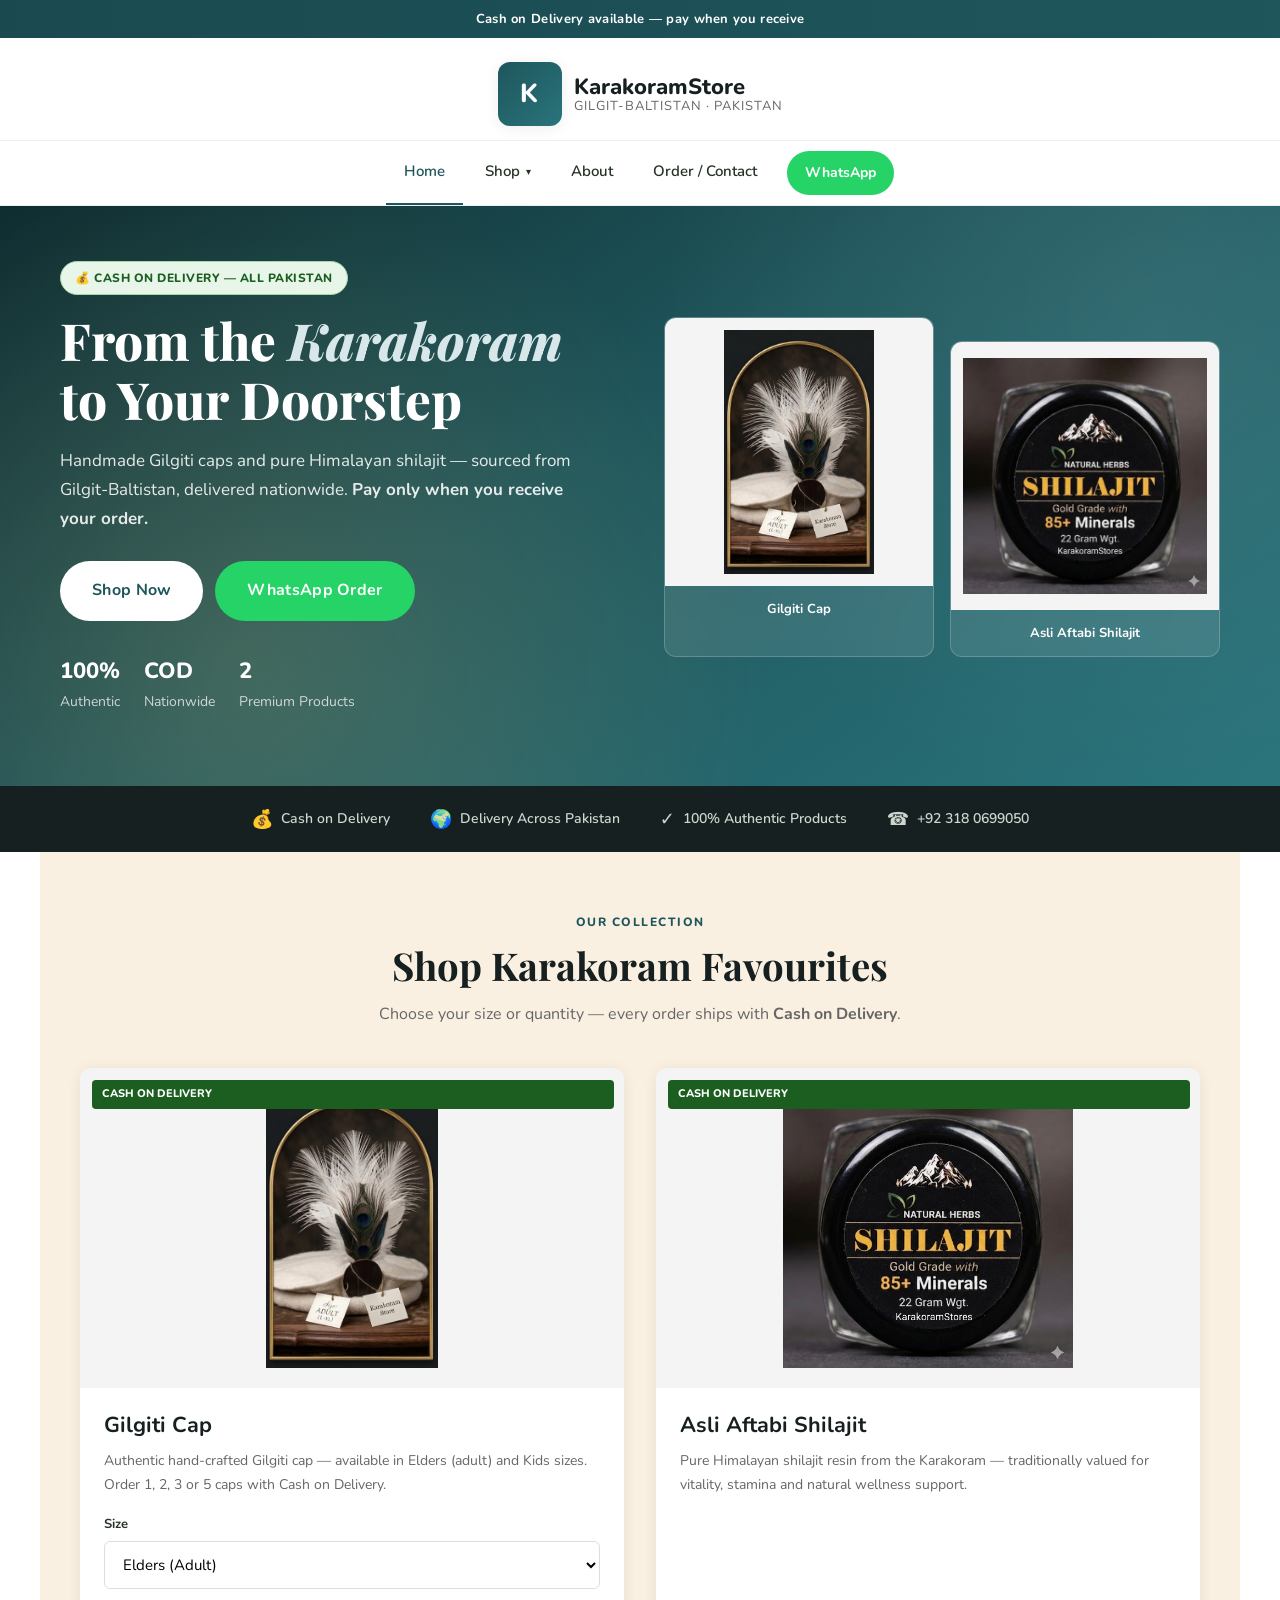
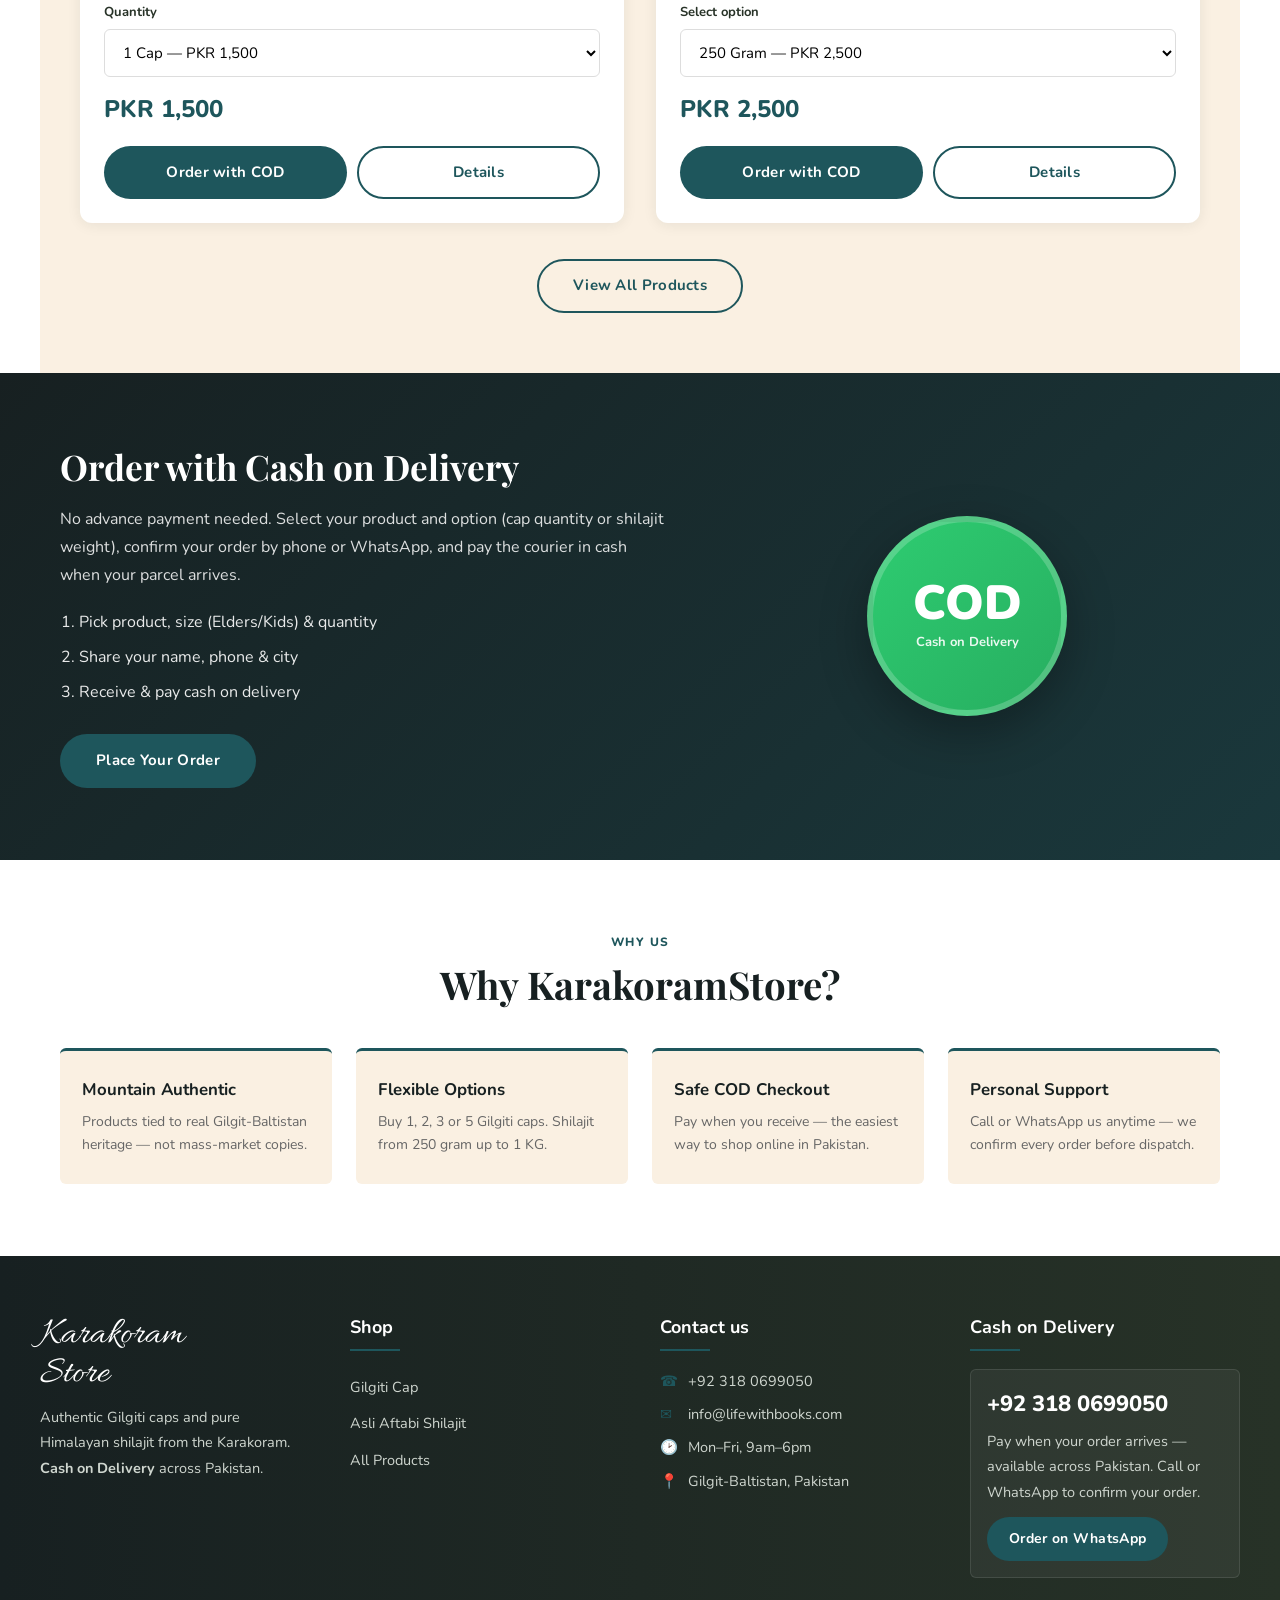
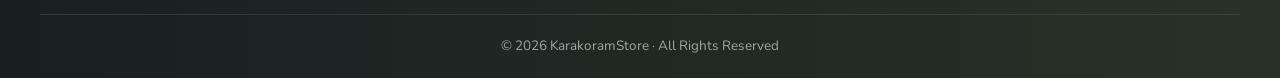
==== index.html @ fca8dd4c "Use Gilgitcaps.jpg for elders cap image and remove GilgitiCap.png Co-authored-by: Cursor <cursoragen" ====
<!DOCTYPE html>
<html lang="en">
<head>
  <meta charset="UTF-8">
  <meta name="viewport" content="width=device-width, initial-scale=1.0">
  <title>KarakoramStore — Gilgiti Caps &amp; Himalayan Shilajit | Cash on Delivery</title>
  <meta name="description" content="Shop authentic Gilgiti caps and Asli Aftabi Shilajit from Gilgit-Baltistan. Cash on Delivery across Pakistan.">
  <link rel="stylesheet" href="css/style.css">
</head>
<body data-page="home" id="top">

  <div id="site-header-host"></div>

  <section class="store-hero">
    <div class="store-hero-bg" aria-hidden="true"></div>
    <div class="store-hero-inner max-wrap">
      <div class="store-hero-copy">
        <span class="pill pill-cod">&#128176; Cash on Delivery — All Pakistan</span>
        <h1>From the <em>Karakoram</em> to Your Doorstep</h1>
        <p class="lead">Handmade Gilgiti caps and pure Himalayan shilajit — sourced from Gilgit-Baltistan, delivered nationwide. <strong>Pay only when you receive your order.</strong></p>
        <div class="hero-cta">
          <a class="btn btn-lg" href="#shop">Shop Now</a>
          <a class="btn btn-lg btn-whatsapp" id="hero-whatsapp" href="#">WhatsApp Order</a>
        </div>
        <ul class="hero-stats">
          <li><strong>100%</strong> Authentic</li>
          <li><strong>COD</strong> Nationwide</li>
          <li><strong>2</strong> Premium Products</li>
        </ul>
      </div>
      <div class="store-hero-products" aria-hidden="true">
        <a href="product.html?id=gilgiti-cap" class="hero-product-card">
          <img src="images/Gilgitcaps.jpg" alt="Gilgiti Cap">
          <span>Gilgiti Cap</span>
        </a>
        <a href="product.html?id=asli-aftabi-shilajit" class="hero-product-card hero-product-card--alt">
          <img src="images/Shilajit.png" alt="Asli Aftabi Shilajit">
          <span>Asli Aftabi Shilajit</span>
        </a>
      </div>
    </div>
  </section>

  <div class="trust-bar">
    <div class="max-wrap trust-bar-inner">
      <div class="trust-item"><span class="trust-icon">&#128176;</span> Cash on Delivery</div>
      <div class="trust-item"><span class="trust-icon">&#127757;</span> Delivery Across Pakistan</div>
      <div class="trust-item"><span class="trust-icon">&#10003;</span> 100% Authentic Products</div>
      <div class="trust-item"><span class="trust-icon">&#9742;</span> <span id="trust-phone">+92 318 0699050</span></div>
    </div>
  </div>

  <section id="shop" class="section featured-shop">
    <div class="section-head">
      <span class="section-label">Our Collection</span>
      <h2>Shop Karakoram Favourites</h2>
      <p>Choose your size or quantity — every order ships with <strong>Cash on Delivery</strong>.</p>
    </div>
    <div class="featured-product-grid" id="featured-products"></div>
    <div class="section-cta">
      <a class="btn outline" href="all-products.html">View All Products</a>
    </div>
  </section>

  <section class="cod-section">
    <div class="max-wrap cod-section-inner">
      <div class="cod-section-copy">
        <h2>Order with Cash on Delivery</h2>
        <p>No advance payment needed. Select your product and option (cap quantity or shilajit weight), confirm your order by phone or WhatsApp, and pay the courier in cash when your parcel arrives.</p>
        <ol class="cod-steps">
          <li>Pick product, size (Elders/Kids) &amp; quantity</li>
          <li>Share your name, phone &amp; city</li>
          <li>Receive &amp; pay cash on delivery</li>
        </ol>
        <a class="btn" href="contact.html">Place Your Order</a>
      </div>
      <div class="cod-section-badge">
        <div class="cod-big-badge">
          <span>COD</span>
          <small>Cash on Delivery</small>
        </div>
      </div>
    </div>
  </section>

  <section class="why-section">
    <div class="max-wrap">
      <div class="section-head">
        <span class="section-label">Why Us</span>
        <h2>Why KarakoramStore?</h2>
      </div>
      <div class="why-grid">
        <article class="why-card">
          <h3>Mountain Authentic</h3>
          <p>Products tied to real Gilgit-Baltistan heritage — not mass-market copies.</p>
        </article>
        <article class="why-card">
          <h3>Flexible Options</h3>
          <p>Buy 1, 2, 3 or 5 Gilgiti caps. Shilajit from 250 gram up to 1 KG.</p>
        </article>
        <article class="why-card">
          <h3>Safe COD Checkout</h3>
          <p>Pay when you receive — the easiest way to shop online in Pakistan.</p>
        </article>
        <article class="why-card">
          <h3>Personal Support</h3>
          <p>Call or WhatsApp us anytime — we confirm every order before dispatch.</p>
        </article>
      </div>
    </div>
  </section>

  <div id="site-footer-host"></div>

  <script src="js/site.js"></script>
  <script src="js/products.js"></script>
  <script src="js/main.js"></script>
</body>
</html>
---- css/style.css ----
/* ===== KarakoramStore Stylesheet ===== */

@import url('https://fonts.googleapis.com/css2?family=Allura&family=Nunito:wght@300;400;500;600;700;800&family=Playfair+Display:wght@600;700;800&display=swap');

:root {
  --contrast: #172021;
  --contrast-2: #273227;
  --contrast-3: #666666;
  --contrast-4: #a3a791;
  --base: #faf0e2;
  --base-2: #ffffff;
  --accent: #1E565C;
  --accent-2: #1E565C;
  --accent-hover: #2a747c;
  --shadow: 0 2px 14px rgba(23, 32, 33, 0.08);
  --shadow-hover: 0 8px 24px rgba(23, 32, 33, 0.15);
  --radius: 6px;
  --max-width: 1200px;
}

* { box-sizing: border-box; margin: 0; padding: 0; }

html { scroll-behavior: smooth; }

body {
  background-color: var(--base-2);
  color: var(--contrast-3);
  font-family: 'Nunito', system-ui, -apple-system, Segoe UI, Roboto, sans-serif;
  font-size: 16px;
  line-height: 1.7;
  -webkit-font-smoothing: antialiased;
  text-rendering: optimizeLegibility;
}

a { color: var(--accent-2); text-decoration: none; transition: color .2s ease; }
a:hover, a:focus { color: var(--accent-hover); }

img { max-width: 100%; display: block; }

h1, h2, h3, h4, h5, h6 { color: var(--contrast); font-weight: 700; line-height: 1.25; }

/* ===== Header ===== */
.site-header {
  background-color: var(--base-2);
  border-bottom: 1px solid #eee;
  text-align: center;
  padding: 24px 20px 0;
  position: relative;
  z-index: 20;
}
.site-header .site-logo {
  display: inline-flex;
  align-items: center;
  gap: 12px;
  margin-bottom: 14px;
}
.site-header .logo-mark {
  width: 64px;
  height: 64px;
  border-radius: 12px;
  background: linear-gradient(135deg, var(--accent), #2a747c);
  display: grid;
  place-items: center;
  color: #fff;
  font-weight: 800;
  font-size: 26px;
  letter-spacing: .5px;
  box-shadow: var(--shadow);
}
.site-header .logo-text {
  text-align: left;
  line-height: 1.1;
}
.site-header .logo-text strong {
  display: block;
  color: var(--contrast);
  font-size: 22px;
  font-weight: 800;
}
.site-header .logo-text span {
  display: block;
  font-size: 13px;
  color: var(--contrast-3);
  letter-spacing: 1px;
  text-transform: uppercase;
}

/* ===== Main navigation ===== */
.main-nav {
  background-color: var(--base-2);
  position: sticky;
  top: 0;
  z-index: 50;
  box-shadow: 0 1px 0 #eee;
}
.main-nav .nav-inner {
  max-width: var(--max-width);
  margin: 0 auto;
  display: flex;
  align-items: center;
  justify-content: center;
  padding: 0 20px;
  position: relative;
}
.main-nav ul {
  list-style: none;
  display: flex;
  align-items: center;
  flex-wrap: wrap;
  gap: 4px;
}
.main-nav ul li { position: relative; }
.main-nav ul li a {
  display: block;
  color: var(--contrast-2);
  padding: 18px 18px;
  font-weight: 600;
  font-size: 15px;
  text-transform: capitalize;
  border-bottom: 2px solid transparent;
}
.main-nav ul li a:hover,
.main-nav ul li.active > a { color: var(--accent); border-bottom-color: var(--accent); }

.main-nav ul li.has-dropdown > a::after {
  content: '\25BE';
  display: inline-block;
  margin-left: 6px;
  font-size: 10px;
  vertical-align: middle;
}
.main-nav ul li.has-dropdown ul {
  position: absolute;
  top: 100%;
  left: 0;
  flex-direction: column;
  background: var(--base-2);
  min-width: 240px;
  box-shadow: var(--shadow-hover);
  border-radius: 0 0 var(--radius) var(--radius);
  padding: 8px 0;
  gap: 0;
  opacity: 0;
  visibility: hidden;
  transform: translateY(6px);
  transition: all .2s ease;
}
.main-nav ul li.has-dropdown:hover > ul,
.main-nav ul li.has-dropdown:focus-within > ul {
  opacity: 1; visibility: visible; transform: translateY(0);
}
.main-nav ul li.has-dropdown ul li a {
  padding: 10px 18px;
  border-bottom: none;
  font-size: 14px;
}
.main-nav ul li.has-dropdown ul li a:hover {
  background: var(--base);
  color: var(--accent);
}

.menu-toggle {
  display: none;
  background: transparent;
  border: 0;
  color: var(--contrast);
  font-size: 24px;
  padding: 14px;
  cursor: pointer;
}

/* ===== Hero ===== */
.hero {
  background: linear-gradient(135deg, var(--base) 0%, #fffaf0 100%);
  padding: 80px 20px 90px;
  text-align: center;
  position: relative;
  overflow: hidden;
}
.hero::before, .hero::after {
  content: '';
  position: absolute;
  border-radius: 50%;
  filter: blur(80px);
  opacity: .25;
}
.hero::before { width: 320px; height: 320px; background: var(--accent); top: -120px; left: -120px; }
.hero::after { width: 380px; height: 380px; background: #d8b96d; bottom: -180px; right: -120px; }
.hero .container { max-width: 760px; margin: 0 auto; position: relative; z-index: 2; }
.hero h1 {
  font-family: 'Allura', cursive;
  font-size: clamp(2.8rem, 6vw, 4.5rem);
  font-weight: 400;
  color: var(--contrast);
  line-height: 1;
  letter-spacing: 0.32px;
  margin-bottom: 18px;
}
.hero p {
  max-width: 600px;
  margin: 0 auto 28px;
  font-family: 'Nunito', sans-serif;
  font-size: 16px;
  font-weight: 400;
  line-height: 1.625;
  letter-spacing: .32px;
  color: var(--contrast-3);
}
.hero .search-box {
  max-width: 480px;
  margin: 0 auto;
  background: #fff;
  border-radius: 100px;
  padding: 6px;
  display: flex;
  box-shadow: var(--shadow);
  align-items: center;
}
.hero .search-box input {
  flex: 1;
  border: 0;
  outline: 0;
  background: transparent;
  padding: 12px 18px;
  font-family: inherit;
  font-size: 15px;
  color: var(--contrast);
}
.hero .search-box button {
  background: var(--accent);
  color: #fff;
  border: 0;
  border-radius: 100px;
  padding: 12px 26px;
  font-family: inherit;
  font-size: 15px;
  font-weight: 700;
  cursor: pointer;
  transition: background .2s ease;
}
.hero .search-box button:hover { background: var(--accent-hover); }

/* ===== Section ===== */
.section {
  max-width: var(--max-width);
  margin: 0 auto;
  padding: 60px 20px;
}
.section-title {
  text-align: center;
  margin-bottom: 36px;
}
.section-title a, .section-title h2 {
  display: inline-block;
  font-size: clamp(1.8rem, 3.4vw, 2.4rem);
  font-weight: 800;
  color: var(--contrast);
  position: relative;
  padding-bottom: 14px;
}
.section-title a::after, .section-title h2::after {
  content: '';
  position: absolute;
  left: 50%;
  bottom: 0;
  transform: translateX(-50%);
  width: 70px;
  height: 3px;
  background: var(--accent);
  border-radius: 4px;
}
.section-title a:hover { color: var(--accent); }

/* ===== Product grid ===== */
.product-grid {
  display: grid;
  grid-template-columns: repeat(4, 1fr);
  gap: 35px 28px;
}
.product-card {
  background: #fff;
  border-radius: var(--radius);
  overflow: hidden;
  box-shadow: var(--shadow);
  transition: transform .3s ease, box-shadow .3s ease;
  display: flex;
  flex-direction: column;
  text-align: center;
}
.product-card:hover { transform: translateY(-4px); box-shadow: var(--shadow-hover); }
.product-card a.thumb {
  display: block;
  position: relative;
  background: linear-gradient(135deg, #f6e9d0, #fff);
  padding: 26px 18px;
  aspect-ratio: 3/4;
  overflow: hidden;
}
.product-card.has-image a.thumb {
  padding: 0;
  background: #f4f4f4;
  aspect-ratio: 1;
  display: flex;
  align-items: center;
  justify-content: center;
}
.product-card .product-image {
  width: 100%;
  height: 100%;
  object-fit: contain;
  display: block;
  transition: transform .3s ease;
}
.product-card.has-image:hover .product-image {
  transform: scale(1.03);
}
.product-card .cover {
  position: absolute;
  inset: 26px 18px;
  display: flex;
  align-items: center;
  justify-content: center;
  perspective: 600px;
}
.product-card .cover .product-tile {
  width: 70%;
  height: 90%;
  background: linear-gradient(135deg, var(--accent), #2a747c);
  border-radius: 4px 8px 8px 4px;
  position: relative;
  transform: rotateY(-12deg);
  box-shadow: -6px 8px 20px rgba(23, 32, 33, 0.25);
  overflow: hidden;
  transition: transform .3s ease;
}
.product-card:hover .cover .product-tile { transform: rotateY(-6deg); }
.product-card .cover .product-tile::before {
  content: '';
  position: absolute;
  left: 0; top: 0; bottom: 0;
  width: 8px;
  background: linear-gradient(90deg, rgba(0,0,0,.25), rgba(0,0,0,0));
}
.product-card .cover .product-tile .title-on-cover {
  position: absolute;
  inset: 12px 10px;
  color: #fff;
  font-size: 11px;
  font-weight: 800;
  text-align: center;
  display: flex;
  align-items: center;
  justify-content: center;
  letter-spacing: .5px;
  line-height: 1.25;
  text-transform: uppercase;
}
.product-card .cover .product-tile .ribbon {
  position: absolute;
  bottom: 8px;
  left: 8px;
  right: 8px;
  height: 2px;
  background: rgba(255,255,255,.45);
}

/* Variations of cover color by category */
.product-card.cover-english .cover .product-tile { background: linear-gradient(135deg, #1E565C, #2a747c); }
.product-card.cover-french .cover .product-tile { background: linear-gradient(135deg, #213a8a, #3b5fbf); }
.product-card.cover-german .cover .product-tile { background: linear-gradient(135deg, #6b2424, #a14444); }
.product-card.cover-spanish .cover .product-tile { background: linear-gradient(135deg, #b25a17, #d6802a); }
.product-card.cover-vocabulary .cover .product-tile { background: linear-gradient(135deg, #4a3266, #6f4ea0); }
.product-card.cover-grammar .cover .product-tile { background: linear-gradient(135deg, #1f6b3a, #2f9a55); }
.product-card.cover-kids .cover .product-tile { background: linear-gradient(135deg, #c44b7d, #e07caa); }
.product-card.cover-self .cover .product-tile { background: linear-gradient(135deg, #aa7619, #dba23a); }
.product-card.cover-business .cover .product-tile { background: linear-gradient(135deg, #1c2e4a, #2f4a78); }
.product-card.cover-literature .cover .product-tile { background: linear-gradient(135deg, #7a2424, #b04545); }
.product-card.cover-traditional .cover .product-tile { background: linear-gradient(135deg, #5c3d1e, #8b5e2a); }
.product-card.cover-health .cover .product-tile { background: linear-gradient(135deg, #2d5016, #4a7c2c); }

.product-card .product-price {
  display: block;
  font-size: 16px;
  font-weight: 800;
  color: var(--accent);
}

.product-price-detail {
  font-size: 1.4rem;
  font-weight: 800;
  color: var(--accent);
  margin-bottom: 12px;
}

.product-card .info {
  padding: 18px 16px 22px;
  display: flex;
  flex-direction: column;
  gap: 12px;
  flex: 1;
}
.product-card.has-image h3 {
  min-height: auto;
}
.product-card h3 {
  font-size: 15px;
  font-weight: 700;
  line-height: 1.35;
  color: var(--contrast);
  min-height: 60px;
  display: -webkit-box;
  -webkit-line-clamp: 3;
  -webkit-box-orient: vertical;
  overflow: hidden;
}
.product-card h3 a { color: inherit; }
.product-card h3 a:hover { color: var(--accent); }
.product-card .read-more {
  display: inline-block;
  color: var(--accent);
  font-weight: 700;
  font-size: 14px;
  margin-top: auto;
}
.product-card .read-more::after {
  content: ' \00BB';
}

/* ===== Single product page ===== */
.product-single {
  max-width: 860px;
  margin: 0 auto;
  padding: 60px 20px;
}
.product-single.has-image {
  max-width: 920px;
}
.product-hero-image {
  margin-bottom: 32px;
  text-align: center;
  background: #f4f4f4;
  border-radius: var(--radius);
  padding: 28px 20px;
  box-shadow: var(--shadow);
}
.product-hero-image img {
  max-width: 100%;
  max-height: 520px;
  width: auto;
  height: auto;
  object-fit: contain;
  margin: 0 auto;
}
.product-single h1 {
  font-size: clamp(1.8rem, 3.6vw, 2.4rem);
  color: var(--contrast);
  margin-bottom: 8px;
  line-height: 1.2;
}
.product-single .breadcrumb {
  font-size: 14px;
  color: var(--contrast-4);
  margin-bottom: 28px;
}
.product-single .breadcrumb a { color: var(--accent); }
.product-single .meta {
  display: flex;
  flex-wrap: wrap;
  gap: 8px;
  margin-bottom: 28px;
}
.product-single .meta .tag {
  display: inline-block;
  background: var(--base);
  color: var(--contrast-2);
  padding: 4px 12px;
  border-radius: 100px;
  font-size: 12px;
  font-weight: 600;
}
.product-single .article p {
  margin-bottom: 18px;
  font-size: 16.5px;
  line-height: 1.85;
  color: var(--contrast-3);
}
.product-single .article h2 {
  font-size: 1.6rem;
  margin: 36px 0 16px;
  color: var(--contrast);
}
.product-single .order-block {
  background: var(--base);
  border-left: 4px solid var(--accent);
  padding: 26px;
  border-radius: var(--radius);
  margin: 36px 0;
  text-align: center;
}
.product-single .order-block .btn {
  display: inline-flex;
  align-items: center;
  gap: 8px;
}
.btn {
  display: inline-block;
  background: var(--accent);
  color: #fff;
  border: 0;
  padding: 14px 36px;
  border-radius: 100px;
  font-family: inherit;
  font-size: 15px;
  font-weight: 700;
  letter-spacing: .3px;
  cursor: pointer;
  transition: background .2s ease, transform .2s ease;
}
.btn:hover { background: var(--accent-hover); color: #fff; transform: translateY(-2px); }
.btn.outline { background: transparent; color: var(--accent); border: 2px solid var(--accent); padding: 12px 34px; }
.btn.outline:hover { background: var(--accent); color: #fff; }

.copyright-block {
  background: var(--base);
  padding: 24px;
  border-radius: var(--radius);
  margin: 36px 0;
  font-size: 14.5px;
}
.copyright-block strong { color: var(--contrast); }

/* ===== Related list ===== */
.related-posts {
  border-top: 1px solid #eee;
  padding-top: 36px;
}
.related-posts h3 {
  font-size: 14px;
  font-weight: 800;
  letter-spacing: 1px;
  text-transform: uppercase;
  color: var(--accent);
  margin-bottom: 16px;
}
.related-posts ul {
  list-style: none;
  display: grid;
  grid-template-columns: 1fr;
  gap: 0;
}
.related-posts ul li {
  border-bottom: 1px solid #eee;
}
.related-posts ul li a {
  display: flex;
  align-items: center;
  justify-content: space-between;
  gap: 12px;
  padding: 12px 0;
  color: var(--contrast-2);
  font-weight: 600;
  font-size: 15px;
}
.related-posts ul li a:hover { color: var(--accent); }
.related-posts ul li a span.arrow { color: var(--accent); font-weight: 700; }

/* ===== Sidebar search widget ===== */
.search-widget {
  background: var(--base);
  padding: 22px;
  border-radius: var(--radius);
  margin-bottom: 30px;
}
.search-widget h4 {
  font-size: 14px;
  text-transform: uppercase;
  letter-spacing: 1px;
  margin-bottom: 12px;
  color: var(--accent);
}
.search-widget form { display: flex; gap: 6px; }
.search-widget input {
  flex: 1;
  padding: 10px 14px;
  border: 1px solid #ddd;
  border-radius: var(--radius);
  font-family: inherit;
}
.search-widget button {
  background: var(--accent);
  color: #fff;
  border: 0;
  padding: 10px 18px;
  border-radius: var(--radius);
  font-weight: 700;
  cursor: pointer;
}

/* ===== Footer ===== */
.site-footer {
  background-image: linear-gradient(90deg, var(--contrast), var(--contrast-2));
  color: #cfd6cf;
  padding: 60px 20px 20px;
  position: relative;
}
.site-footer .footer-inner {
  max-width: var(--max-width);
  margin: 0 auto;
  display: grid;
  grid-template-columns: repeat(4, 1fr);
  gap: 40px;
}
.site-footer h4 {
  color: #fff;
  font-size: 18px;
  margin-bottom: 18px;
  padding-bottom: 12px;
  position: relative;
}
.site-footer h4::after {
  content: '';
  position: absolute;
  left: 0; bottom: 0;
  width: 50px;
  height: 2px;
  background: var(--accent-2);
}
.site-footer .brand-name {
  font-family: 'Allura', cursive;
  font-size: 2.4rem;
  color: #fff;
  display: block;
  margin-bottom: 12px;
  line-height: 1;
}
.site-footer p { font-size: 14.5px; line-height: 1.75; }
.site-footer ul { list-style: none; }
.site-footer ul li { padding: 6px 0; font-size: 14.5px; }
.site-footer ul li a { color: #cfd6cf; }
.site-footer ul li a:hover { color: #fff; }
.site-footer .contact-info p { display: flex; align-items: start; gap: 10px; margin-bottom: 8px; }
.site-footer .contact-info .icon {
  flex: 0 0 18px;
  color: var(--accent-2);
  font-weight: 700;
}
.site-footer .quote-box {
  background: rgba(255,255,255,.05);
  border: 1px solid rgba(255,255,255,.1);
  padding: 16px;
  border-radius: var(--radius);
  margin-top: 12px;
}
.site-footer .quote-box .phone {
  font-size: 22px;
  font-weight: 800;
  color: #fff;
  display: block;
  margin-bottom: 6px;
}
.footer-bottom {
  max-width: var(--max-width);
  margin: 36px auto 0;
  padding-top: 20px;
  border-top: 1px solid rgba(255,255,255,.1);
  text-align: center;
  font-size: 13.5px;
  color: #9fa89f;
}

/* ===== Back to top button ===== */
.back-to-top {
  position: fixed;
  bottom: 30px;
  right: 30px;
  width: 44px;
  height: 44px;
  display: grid;
  place-items: center;
  background: var(--accent);
  color: #fff;
  border-radius: 8px;
  font-size: 20px;
  text-decoration: none;
  box-shadow: var(--shadow);
  opacity: 0;
  pointer-events: none;
  transform: translateY(20px);
  transition: all .3s ease;
  z-index: 40;
}
.back-to-top.show { opacity: 1; pointer-events: auto; transform: translateY(0); }
.back-to-top:hover { background: var(--accent-hover); color: #fff; }

/* ===== About / Contact page ===== */
.page-content {
  max-width: 860px;
  margin: 0 auto;
  padding: 60px 20px;
}
.page-content h1 {
  font-size: clamp(2rem, 4vw, 2.6rem);
  margin-bottom: 20px;
}
.page-content p { margin-bottom: 18px; font-size: 16.5px; line-height: 1.85; }
.contact-grid {
  display: grid;
  grid-template-columns: 1fr 1fr;
  gap: 36px;
  margin-top: 30px;
}
.contact-form { display: flex; flex-direction: column; gap: 14px; }
.contact-form input,
.contact-form textarea {
  padding: 12px 16px;
  border: 1px solid #ddd;
  border-radius: var(--radius);
  font-family: inherit;
  font-size: 15px;
}
.contact-form input:focus,
.contact-form textarea:focus { outline: none; border-color: var(--accent); }
.contact-form textarea { min-height: 140px; resize: vertical; }
.contact-info-block {
  background: var(--base);
  padding: 26px;
  border-radius: var(--radius);
}
.contact-info-block h3 { color: var(--contrast); margin-bottom: 14px; }
.contact-info-block p { margin-bottom: 8px; font-size: 15px; }

/* ===== Download Modal ===== */
#download-modal {
  position: fixed;
  inset: 0;
  z-index: 1000;
  display: grid;
  place-items: center;
  padding: 20px;
}
#download-modal .modal-backdrop {
  position: absolute;
  inset: 0;
  background: rgba(23, 32, 33, .55);
  backdrop-filter: blur(4px);
  cursor: pointer;
}
#download-modal .modal-box {
  position: relative;
  background: #fff;
  border-radius: 14px;
  padding: 40px 36px 34px;
  max-width: 440px;
  width: 100%;
  text-align: center;
  box-shadow: 0 20px 50px rgba(0,0,0,.25);
  animation: modalIn .25s ease;
}
@keyframes modalIn {
  from { opacity: 0; transform: translateY(20px) scale(.96); }
  to { opacity: 1; transform: translateY(0) scale(1); }
}
#download-modal .modal-close {
  position: absolute;
  top: 14px;
  right: 16px;
  background: none;
  border: 0;
  font-size: 26px;
  color: var(--contrast-4);
  cursor: pointer;
  line-height: 1;
  padding: 4px;
}
#download-modal .modal-close:hover { color: var(--contrast); }
#download-modal .modal-icon { font-size: 48px; margin-bottom: 14px; }
#download-modal h3 {
  font-size: 22px;
  color: var(--contrast);
  margin-bottom: 10px;
}
#download-modal p {
  font-size: 15px;
  color: var(--contrast-3);
  line-height: 1.65;
}

/* ===== Store layout utilities ===== */
.max-wrap { max-width: var(--max-width); margin: 0 auto; padding: 0 20px; }

.header-cod-strip {
  background: linear-gradient(90deg, #1a4a50, var(--accent));
  color: #fff;
  text-align: center;
  font-size: 13px;
  font-weight: 700;
  padding: 8px 16px;
  letter-spacing: .3px;
}

.main-nav .nav-inner { gap: 12px; flex-wrap: wrap; }
.nav-whatsapp {
  display: inline-flex;
  align-items: center;
  background: #25d366;
  color: #fff !important;
  padding: 10px 18px !important;
  border-radius: 100px;
  font-size: 14px !important;
  font-weight: 700;
  border-bottom: none !important;
  white-space: nowrap;
}
.nav-whatsapp:hover { background: #1fb855; color: #fff !important; }

.pill {
  display: inline-block;
  padding: 6px 14px;
  border-radius: 100px;
  font-size: 12px;
  font-weight: 800;
  letter-spacing: .5px;
  text-transform: uppercase;
  margin-bottom: 16px;
}
.pill-cod { background: #e8f5e9; color: #1b5e20; border: 1px solid #a5d6a7; }

.btn-lg { padding: 16px 32px; font-size: 16px; }
.btn-sm { padding: 10px 22px; font-size: 14px; }
.btn-whatsapp, .btn-whatsapp-block {
  background: #25d366 !important;
  color: #fff !important;
}
.btn-whatsapp:hover, .btn-whatsapp-block:hover {
  background: #1fb855 !important;
  color: #fff !important;
}

/* ===== Store hero (homepage) ===== */
.store-hero {
  position: relative;
  padding: 56px 20px 72px;
  overflow: hidden;
  background: linear-gradient(145deg, #0f2d30 0%, var(--accent) 45%, #2a747c 100%);
  color: #fff;
}
.store-hero-bg {
  position: absolute;
  inset: 0;
  background:
    radial-gradient(circle at 20% 80%, rgba(216, 185, 109, .2), transparent 45%),
    radial-gradient(circle at 90% 20%, rgba(255,255,255,.08), transparent 40%);
  pointer-events: none;
}
.store-hero-inner {
  position: relative;
  z-index: 2;
  max-width: var(--max-width);
  margin: 0 auto;
  display: grid;
  grid-template-columns: 1fr 1fr;
  gap: 48px;
  align-items: center;
}
.store-hero-copy h1 {
  font-family: 'Playfair Display', Georgia, serif;
  font-size: clamp(2rem, 4.5vw, 3.2rem);
  font-weight: 800;
  line-height: 1.15;
  color: #fff;
  margin-bottom: 18px;
}
.store-hero-copy h1 em { font-style: italic; color: #d8e8ea; }
.store-hero-copy .lead {
  font-size: 17px;
  line-height: 1.7;
  color: rgba(255,255,255,.88);
  margin-bottom: 28px;
  max-width: 520px;
}
.hero-cta { display: flex; flex-wrap: wrap; gap: 12px; margin-bottom: 32px; }
.store-hero .btn { background: #fff; color: var(--accent); }
.store-hero .btn:hover { background: var(--base); color: var(--accent); }
.store-hero .btn.outline {
  background: transparent;
  color: #fff;
  border: 2px solid rgba(255,255,255,.6);
}
.store-hero .btn.outline:hover { background: rgba(255,255,255,.12); color: #fff; }
.hero-stats {
  list-style: none;
  display: flex;
  flex-wrap: wrap;
  gap: 24px;
}
.hero-stats li { font-size: 14px; color: rgba(255,255,255,.75); }
.hero-stats strong { display: block; font-size: 22px; color: #fff; font-weight: 800; }

.store-hero-products {
  display: grid;
  grid-template-columns: 1fr 1fr;
  gap: 16px;
}
.hero-product-card {
  display: block;
  background: rgba(255,255,255,.1);
  border: 1px solid rgba(255,255,255,.2);
  border-radius: 12px;
  overflow: hidden;
  transition: transform .25s ease, box-shadow .25s ease;
  backdrop-filter: blur(8px);
}
.hero-product-card:hover { transform: translateY(-4px); box-shadow: 0 12px 32px rgba(0,0,0,.25); color: #fff; }
.hero-product-card img {
  width: 100%;
  aspect-ratio: 1;
  object-fit: contain;
  background: #f4f4f4;
  padding: 12px;
}
.hero-product-card span {
  display: block;
  padding: 12px;
  font-size: 13px;
  font-weight: 700;
  text-align: center;
  color: #fff;
}
.hero-product-card--alt { margin-top: 24px; }

.trust-bar {
  background: var(--contrast);
  color: #cfd6cf;
  padding: 18px 20px;
}
.trust-bar-inner {
  max-width: var(--max-width);
  margin: 0 auto;
  display: flex;
  flex-wrap: wrap;
  justify-content: center;
  gap: 28px 40px;
}
.trust-item {
  display: flex;
  align-items: center;
  gap: 8px;
  font-size: 14px;
  font-weight: 600;
}
.trust-icon { font-size: 18px; }

.section-head { text-align: center; max-width: 640px; margin: 0 auto 40px; }
.section-label {
  display: block;
  font-size: 12px;
  font-weight: 800;
  letter-spacing: 1.5px;
  text-transform: uppercase;
  color: var(--accent);
  margin-bottom: 8px;
}
.section-head h2 {
  font-family: 'Playfair Display', Georgia, serif;
  font-size: clamp(1.8rem, 3vw, 2.4rem);
  margin-bottom: 12px;
}
.section-head p { color: var(--contrast-3); font-size: 16px; }
.section-cta { text-align: center; margin-top: 36px; }

.featured-shop { background: var(--base); }
.featured-product-grid {
  max-width: var(--max-width);
  margin: 0 auto;
  padding: 0 20px;
  display: grid;
  grid-template-columns: repeat(2, 1fr);
  gap: 32px;
}
.featured-card {
  background: #fff;
  border-radius: 12px;
  overflow: hidden;
  box-shadow: var(--shadow);
  position: relative;
  display: flex;
  flex-direction: column;
}
.featured-card .card-cod-tag {
  position: absolute;
  top: 12px;
  left: 12px;
  z-index: 3;
  background: #1b5e20;
  color: #fff;
  font-size: 11px;
  font-weight: 800;
  padding: 5px 10px;
  border-radius: 4px;
  text-transform: uppercase;
}
.featured-card-image {
  display: block;
  background: #f4f4f4;
  padding: 20px;
}
.featured-card-image img {
  width: 100%;
  max-height: 280px;
  object-fit: contain;
  margin: 0 auto;
}
.featured-card-body { padding: 24px; flex: 1; display: flex; flex-direction: column; }
.featured-card-body h3 { font-size: 1.35rem; margin-bottom: 10px; }
.featured-card-body h3 a { color: var(--contrast); }
.featured-excerpt { font-size: 14px; color: var(--contrast-3); margin-bottom: 16px; flex: 1; }
.variant-label { font-size: 13px; font-weight: 700; color: var(--contrast-2); margin-bottom: 6px; display: block; }
.variant-select {
  width: 100%;
  padding: 12px 14px;
  border: 1px solid #ddd;
  border-radius: var(--radius);
  font-family: inherit;
  font-size: 15px;
  margin-bottom: 12px;
  background: #fff;
}
.featured-price {
  font-size: 1.5rem;
  font-weight: 800;
  color: var(--accent);
  margin-bottom: 16px;
}
.featured-card-actions { display: flex; flex-wrap: wrap; gap: 10px; }
.featured-card-actions .btn { flex: 1; min-width: 140px; text-align: center; }

.cod-section {
  padding: 72px 20px;
  background: linear-gradient(135deg, var(--contrast) 0%, #1a383c 100%);
  color: #fff;
}
.cod-section-inner {
  max-width: var(--max-width);
  margin: 0 auto;
  display: grid;
  grid-template-columns: 1.2fr 1fr;
  gap: 48px;
  align-items: center;
}
.cod-section h2 {
  font-family: 'Playfair Display', Georgia, serif;
  font-size: clamp(1.6rem, 3vw, 2.2rem);
  color: #fff;
  margin-bottom: 16px;
}
.cod-section p { color: rgba(255,255,255,.85); margin-bottom: 20px; line-height: 1.75; }
.cod-steps {
  margin: 0 0 28px 1.2rem;
  color: rgba(255,255,255,.9);
}
.cod-steps li { margin-bottom: 8px; }
.cod-big-badge {
  width: 200px;
  height: 200px;
  margin: 0 auto;
  border-radius: 50%;
  background: linear-gradient(135deg, #2ecc71, #27ae60);
  display: flex;
  flex-direction: column;
  align-items: center;
  justify-content: center;
  box-shadow: 0 16px 48px rgba(0,0,0,.3);
  border: 6px solid rgba(255,255,255,.2);
}
.cod-big-badge span { font-size: 3rem; font-weight: 900; color: #fff; line-height: 1; }
.cod-big-badge small { font-size: 13px; font-weight: 700; color: rgba(255,255,255,.9); margin-top: 4px; }

.why-section { padding: 72px 20px; }
.why-grid {
  max-width: var(--max-width);
  margin: 0 auto;
  display: grid;
  grid-template-columns: repeat(4, 1fr);
  gap: 24px;
}
.why-card {
  background: var(--base);
  padding: 28px 22px;
  border-radius: var(--radius);
  border-top: 3px solid var(--accent);
}
.why-card h3 { font-size: 1.05rem; margin-bottom: 10px; }
.why-card p { font-size: 14px; color: var(--contrast-3); line-height: 1.65; }

.page-hero-compact {
  background: linear-gradient(135deg, var(--base) 0%, #fff 100%);
  padding: 48px 20px;
  text-align: center;
  border-bottom: 1px solid #eee;
}
.page-hero-compact h1 {
  font-family: 'Playfair Display', Georgia, serif;
  font-size: clamp(1.8rem, 3.5vw, 2.4rem);
  margin-bottom: 10px;
}

.product-card { position: relative; }
.card-cod-tag {
  position: absolute;
  top: 10px;
  right: 10px;
  z-index: 2;
  background: #1b5e20;
  color: #fff;
  font-size: 10px;
  font-weight: 800;
  padding: 4px 8px;
  border-radius: 4px;
}
.product-variants-hint {
  font-size: 12px;
  color: var(--contrast-4);
  margin-top: -4px;
}

.product-options {
  background: var(--base);
  padding: 22px;
  border-radius: var(--radius);
  margin-bottom: 20px;
  max-width: 400px;
}
.product-options-sized { max-width: 420px; }
.product-options .option-row { margin-bottom: 14px; }
.product-options .option-row:last-of-type { margin-bottom: 8px; }
.product-options label { display: block; font-weight: 700; margin-bottom: 8px; color: var(--contrast); }
.tag-cod { background: #e8f5e9 !important; color: #1b5e20 !important; }

.cod-badge {
  background: linear-gradient(135deg, #e8f5e9, #f1f8e9);
  border: 1px solid #a5d6a7;
  border-radius: var(--radius);
  padding: 20px 24px;
  margin-bottom: 28px;
}
.cod-badge strong { display: block; font-size: 1.1rem; color: #1b5e20; margin-bottom: 6px; }
.cod-badge p { margin: 0; font-size: 14px; color: var(--contrast-3); }

.order-block-actions { display: flex; flex-wrap: wrap; gap: 12px; justify-content: center; }

.order-form label {
  font-size: 13px;
  font-weight: 700;
  color: var(--contrast-2);
  margin-bottom: 4px;
}
.order-form select,
.order-form input,
.order-form textarea { margin-bottom: 14px; }
.form-heading { margin-bottom: 16px; color: var(--contrast); }
.payment-fieldset {
  border: 1px solid #ddd;
  border-radius: var(--radius);
  padding: 16px;
  margin-bottom: 16px;
}
.payment-fieldset legend { font-weight: 700; padding: 0 8px; color: var(--contrast); }
.payment-option {
  display: flex;
  align-items: flex-start;
  gap: 10px;
  cursor: pointer;
  font-size: 14px;
}
.payment-option input { margin-top: 4px; }
.btn-whatsapp-block { display: block; text-align: center; margin-top: 8px; }

.site-footer .contact-info a { color: #cfd6cf; }
.site-footer .contact-info a:hover { color: #fff; }

/* ===== Responsive ===== */
@media (min-width: 769px) {
  .product-grid:has(.product-card:nth-child(2):last-child) {
    grid-template-columns: repeat(2, minmax(0, 280px));
    justify-content: center;
  }
}

@media (max-width: 1024px) {
  .product-grid { grid-template-columns: repeat(3, 1fr); }
  .product-grid:has(.product-card:nth-child(2):last-child) {
    grid-template-columns: repeat(2, 1fr);
  }
  .site-footer .footer-inner { grid-template-columns: repeat(2, 1fr); }
}

@media (max-width: 900px) {
  .store-hero-inner { grid-template-columns: 1fr; text-align: center; }
  .store-hero-copy .lead { margin-left: auto; margin-right: auto; }
  .hero-cta, .hero-stats { justify-content: center; }
  .store-hero-products { max-width: 400px; margin: 0 auto; }
  .featured-product-grid { grid-template-columns: 1fr; }
  .cod-section-inner { grid-template-columns: 1fr; text-align: center; }
  .why-grid { grid-template-columns: repeat(2, 1fr); }
}

@media (max-width: 768px) {
  .main-nav .nav-inner { justify-content: space-between; padding: 0; }
  .nav-whatsapp { display: none; }
  .menu-toggle { display: block; }
  .main-nav ul {
    display: none;
    flex-direction: column;
    position: absolute;
    top: 100%;
    left: 0; right: 0;
    background: #fff;
    border-top: 1px solid #eee;
    box-shadow: var(--shadow-hover);
    align-items: stretch;
    gap: 0;
    padding: 8px 0;
  }
  .main-nav.is-open ul { display: flex; }
  .main-nav ul li a { padding: 14px 24px; border-bottom: 1px solid #f3f3f3; }
  .main-nav ul li.has-dropdown ul {
    position: static;
    opacity: 1; visibility: visible; transform: none;
    box-shadow: none;
    padding-left: 16px;
    background: var(--base);
    display: none;
  }
  .main-nav ul li.has-dropdown.is-open ul { display: flex; }
  .main-nav ul li.has-dropdown > a::after { float: right; }
  .product-grid { grid-template-columns: repeat(2, 1fr); gap: 24px 16px; }
  .hero { padding: 60px 20px; }
  .contact-grid { grid-template-columns: 1fr; }
}

@media (max-width: 480px) {
  .why-grid { grid-template-columns: 1fr; }
  .hero-stats { flex-direction: column; gap: 12px; }
  .site-header .logo-mark { width: 56px; height: 56px; font-size: 22px; }
  .site-header .logo-text strong { font-size: 19px; }
  .hero .search-box { flex-direction: column; padding: 12px; border-radius: var(--radius); }
  .hero .search-box button { width: 100%; }
  .product-card h3 { font-size: 14px; min-height: 54px; }
  .section { padding: 40px 16px; }
}
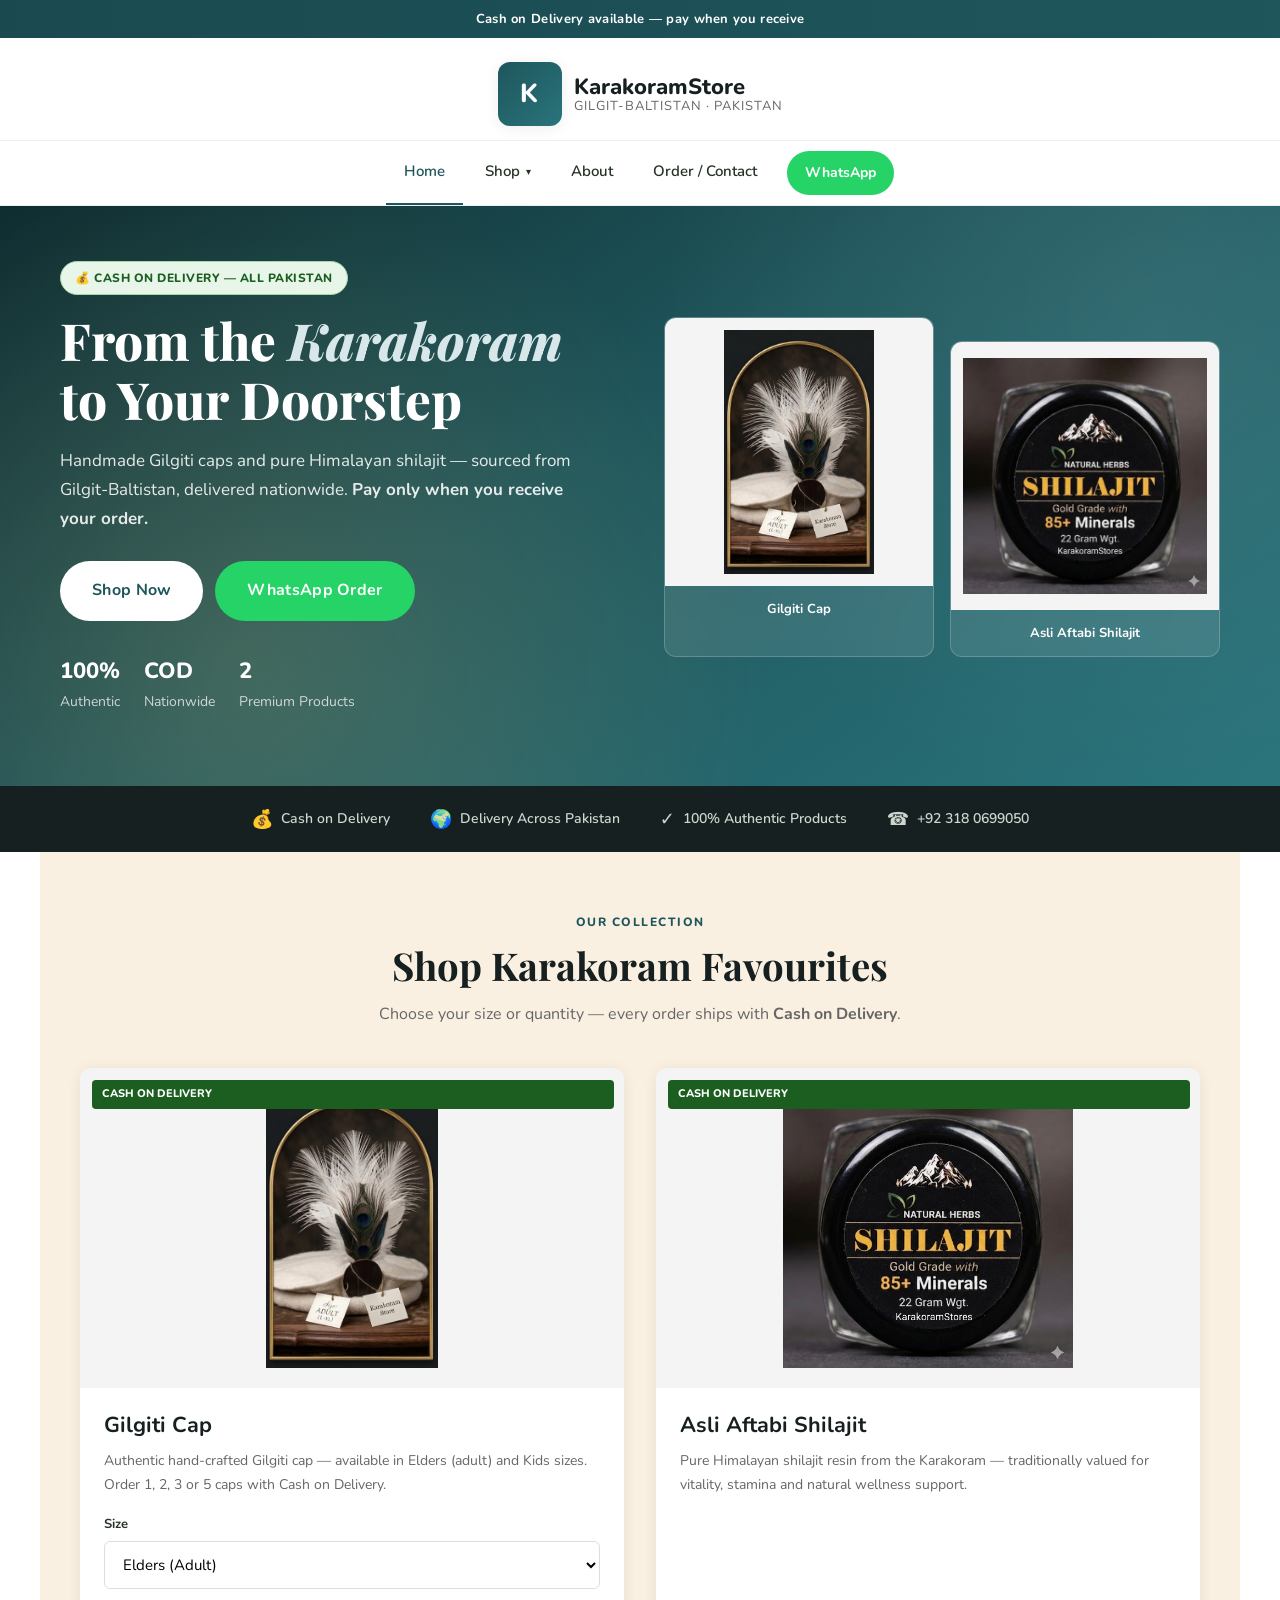
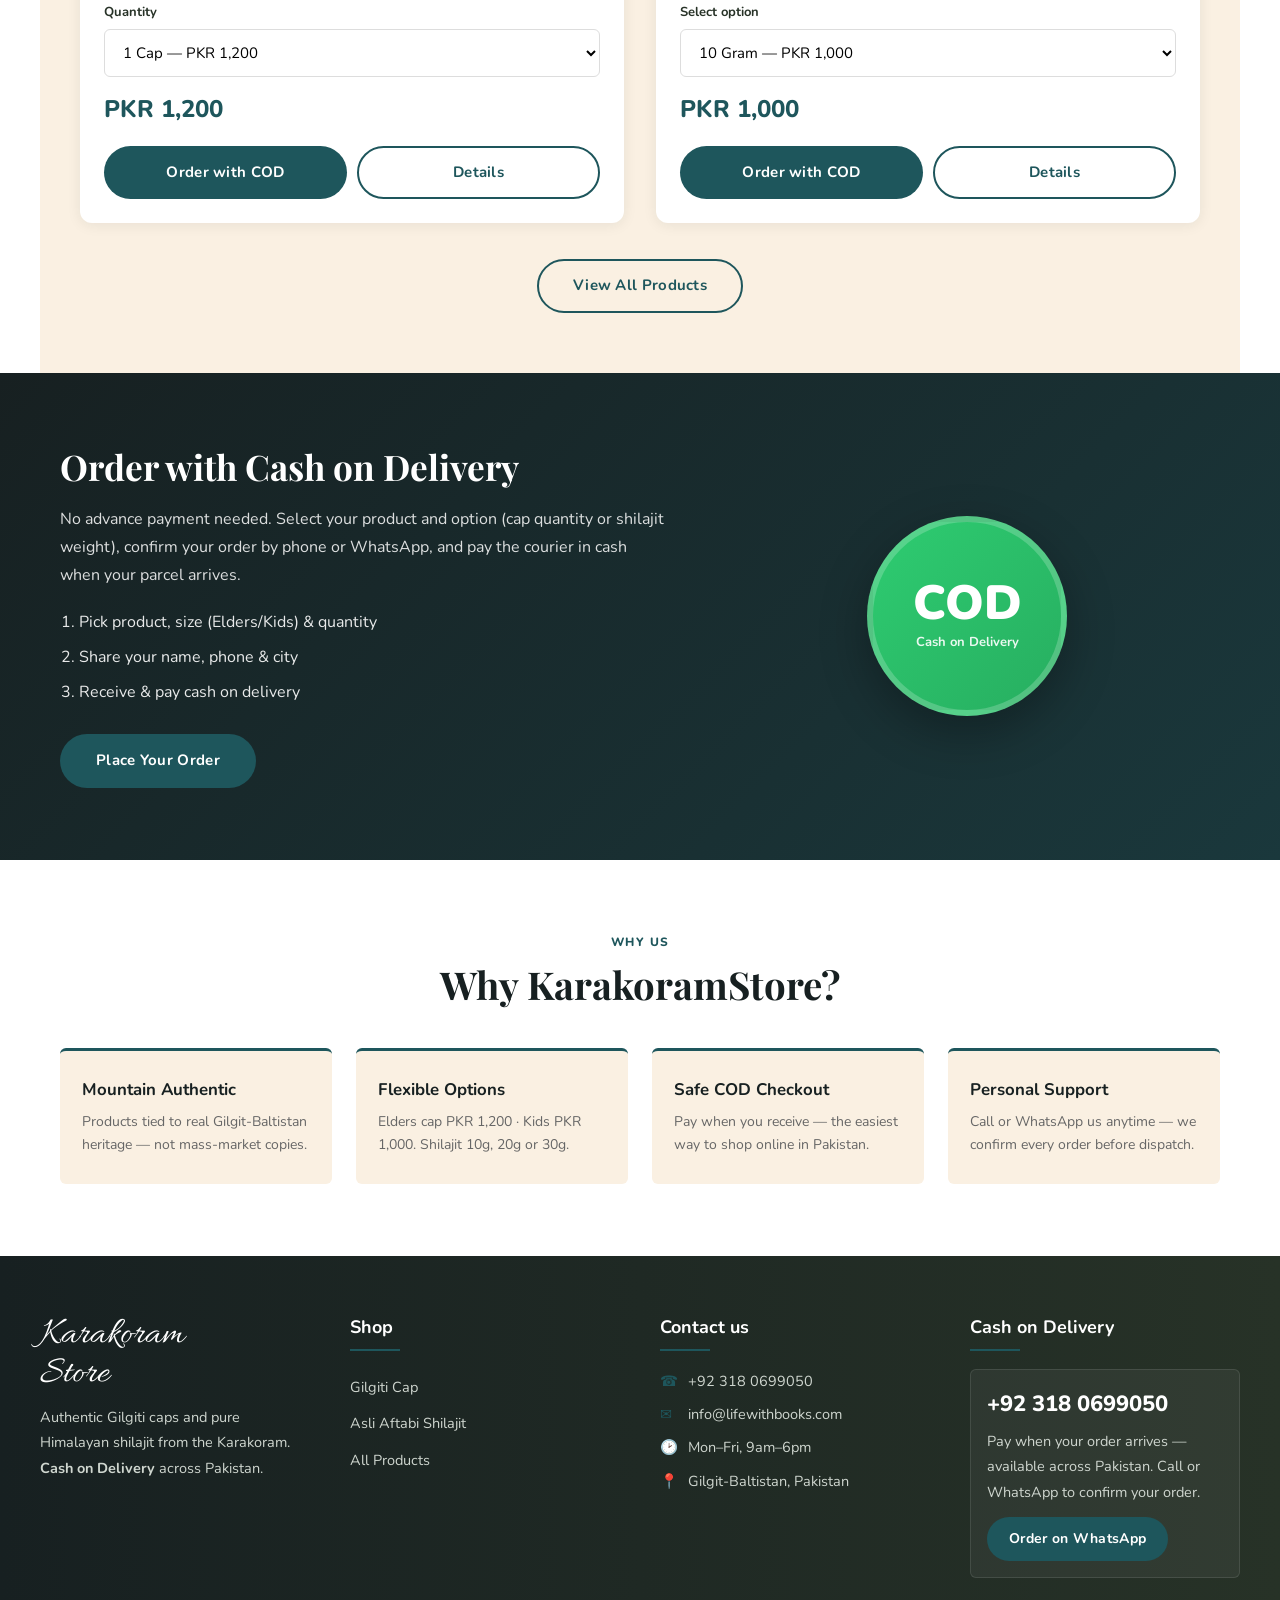
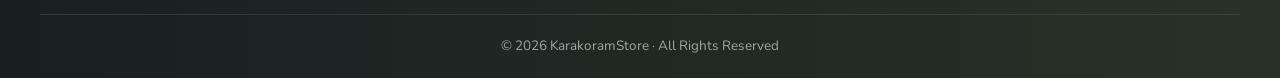
==== commit 3d8b75e8: "Update cap and shilajit prices; send COD orders to WhatsApp on form submit Co-authored-by: Cursor <c" ====
--- a/index.html
+++ b/index.html
@@ -96,7 +96,7 @@
         </article>
         <article class="why-card">
           <h3>Flexible Options</h3>
-          <p>Buy 1, 2, 3 or 5 Gilgiti caps. Shilajit from 250 gram up to 1 KG.</p>
+          <p>Elders cap PKR 1,200 · Kids PKR 1,000. Shilajit 10g, 20g or 30g.</p>
         </article>
         <article class="why-card">
           <h3>Safe COD Checkout</h3>
--- a/css/style.css
+++ b/css/style.css
@@ -1173,6 +1173,14 @@
   font-size: 14px;
 }
 .payment-option input { margin-top: 4px; }
+.order-note {
+  font-size: 13px;
+  color: var(--contrast-3);
+  background: #e8f5e9;
+  padding: 12px;
+  border-radius: var(--radius);
+  margin-top: 8px;
+}
 .btn-whatsapp-block { display: block; text-align: center; margin-top: 8px; }
 
 .site-footer .contact-info a { color: #cfd6cf; }
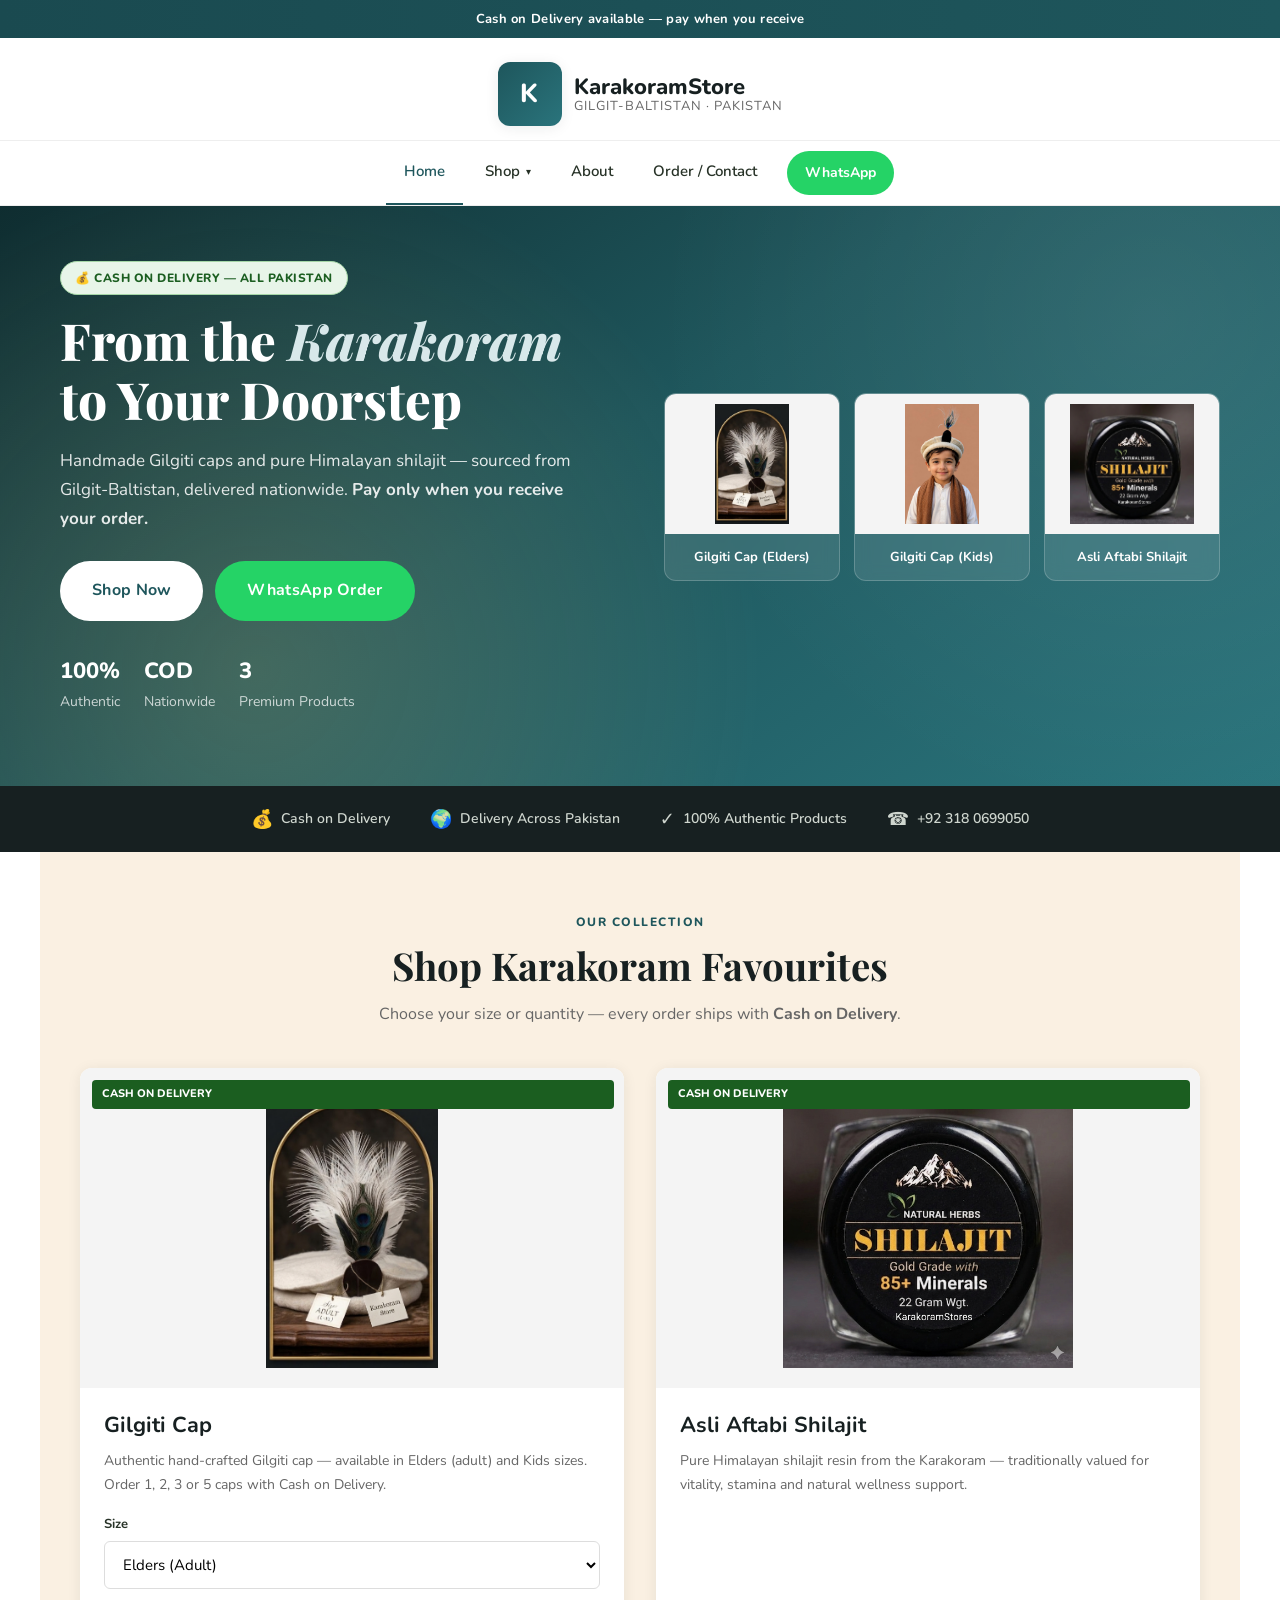
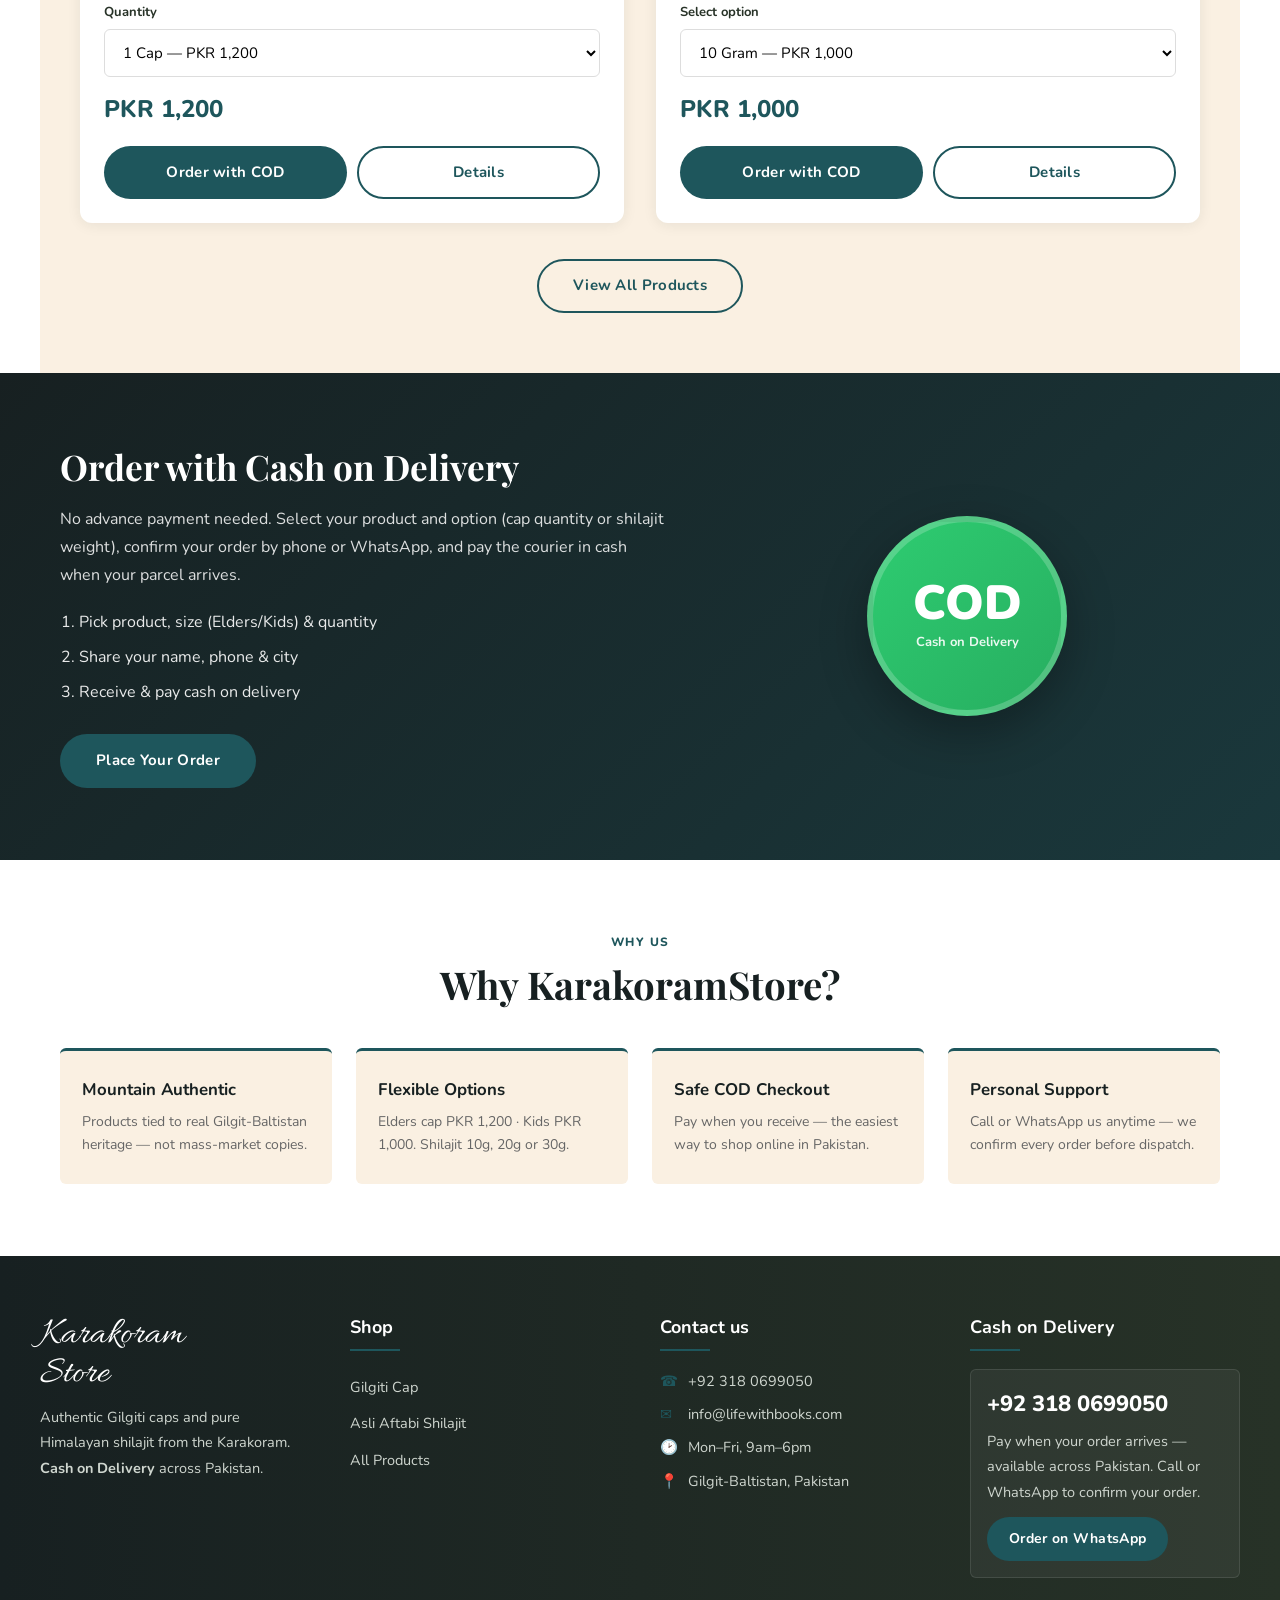
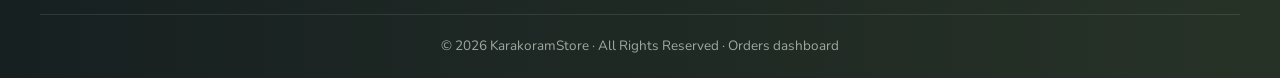
==== commit c3018f32: "Email orders via FormSubmit, Easypaisa/JazzCash with screenshot, 3 hero images Co-authored-by: Curso" ====
--- a/index.html
+++ b/index.html
@@ -25,15 +25,19 @@
         <ul class="hero-stats">
           <li><strong>100%</strong> Authentic</li>
           <li><strong>COD</strong> Nationwide</li>
-          <li><strong>2</strong> Premium Products</li>
+          <li><strong>3</strong> Premium Products</li>
         </ul>
       </div>
       <div class="store-hero-products" aria-hidden="true">
         <a href="product.html?id=gilgiti-cap" class="hero-product-card">
-          <img src="images/Gilgitcaps.jpg" alt="Gilgiti Cap">
-          <span>Gilgiti Cap</span>
+          <img src="images/Gilgitcaps.jpg" alt="Gilgiti Cap — Elders">
+          <span>Gilgiti Cap (Elders)</span>
         </a>
-        <a href="product.html?id=asli-aftabi-shilajit" class="hero-product-card hero-product-card--alt">
+        <a href="product.html?id=gilgiti-cap" class="hero-product-card">
+          <img src="images/GilgitcapKids.jpeg" alt="Gilgiti Cap — Kids">
+          <span>Gilgiti Cap (Kids)</span>
+        </a>
+        <a href="product.html?id=asli-aftabi-shilajit" class="hero-product-card">
           <img src="images/Shilajit.png" alt="Asli Aftabi Shilajit">
           <span>Asli Aftabi Shilajit</span>
         </a>
--- a/css/style.css
+++ b/css/style.css
@@ -898,8 +898,9 @@
 
 .store-hero-products {
   display: grid;
-  grid-template-columns: 1fr 1fr;
-  gap: 16px;
+  grid-template-columns: repeat(3, 1fr);
+  gap: 14px;
+  align-items: stretch;
 }
 .hero-product-card {
   display: block;
@@ -911,13 +912,6 @@
   backdrop-filter: blur(8px);
 }
 .hero-product-card:hover { transform: translateY(-4px); box-shadow: 0 12px 32px rgba(0,0,0,.25); color: #fff; }
-.hero-product-card img {
-  width: 100%;
-  aspect-ratio: 1;
-  object-fit: contain;
-  background: #f4f4f4;
-  padding: 12px;
-}
 .hero-product-card span {
   display: block;
   padding: 12px;
@@ -926,7 +920,16 @@
   text-align: center;
   color: #fff;
 }
-.hero-product-card--alt { margin-top: 24px; }
+.hero-product-card--alt { margin-top: 0; }
+.hero-product-card img {
+  width: 100%;
+  height: 140px;
+  aspect-ratio: unset;
+  object-fit: contain;
+  object-position: center;
+  background: #f4f4f4;
+  padding: 10px;
+}
 
 .trust-bar {
   background: var(--contrast);
@@ -1173,6 +1176,17 @@
   font-size: 14px;
 }
 .payment-option input { margin-top: 4px; }
+.prepaid-fields {
+  background: #fff8e1;
+  border: 1px solid #ffe082;
+  border-radius: var(--radius);
+  padding: 16px;
+  margin-bottom: 16px;
+}
+.prepaid-instructions { font-size: 14px; margin-bottom: 14px; color: var(--contrast-2); }
+.prepaid-fields input[type="file"] { margin-bottom: 8px; }
+.field-hint { font-size: 12px; color: var(--contrast-3); margin: -8px 0 12px; }
+.req { color: #c62828; }
 .order-note {
   font-size: 13px;
   color: var(--contrast-3);
@@ -1206,7 +1220,13 @@
   .store-hero-inner { grid-template-columns: 1fr; text-align: center; }
   .store-hero-copy .lead { margin-left: auto; margin-right: auto; }
   .hero-cta, .hero-stats { justify-content: center; }
-  .store-hero-products { max-width: 400px; margin: 0 auto; }
+  .store-hero-products {
+    max-width: 520px;
+    margin: 0 auto;
+    grid-template-columns: repeat(3, 1fr);
+    gap: 10px;
+  }
+  .hero-product-card img { height: 100px; }
   .featured-product-grid { grid-template-columns: 1fr; }
   .cod-section-inner { grid-template-columns: 1fr; text-align: center; }
   .why-grid { grid-template-columns: repeat(2, 1fr); }
@@ -1246,6 +1266,14 @@
   .contact-grid { grid-template-columns: 1fr; }
 }
 
+@media (max-width: 600px) {
+  .store-hero-products {
+    grid-template-columns: 1fr;
+    max-width: 220px;
+  }
+  .hero-product-card img { height: 160px; }
+}
+
 @media (max-width: 480px) {
   .why-grid { grid-template-columns: 1fr; }
   .hero-stats { flex-direction: column; gap: 12px; }
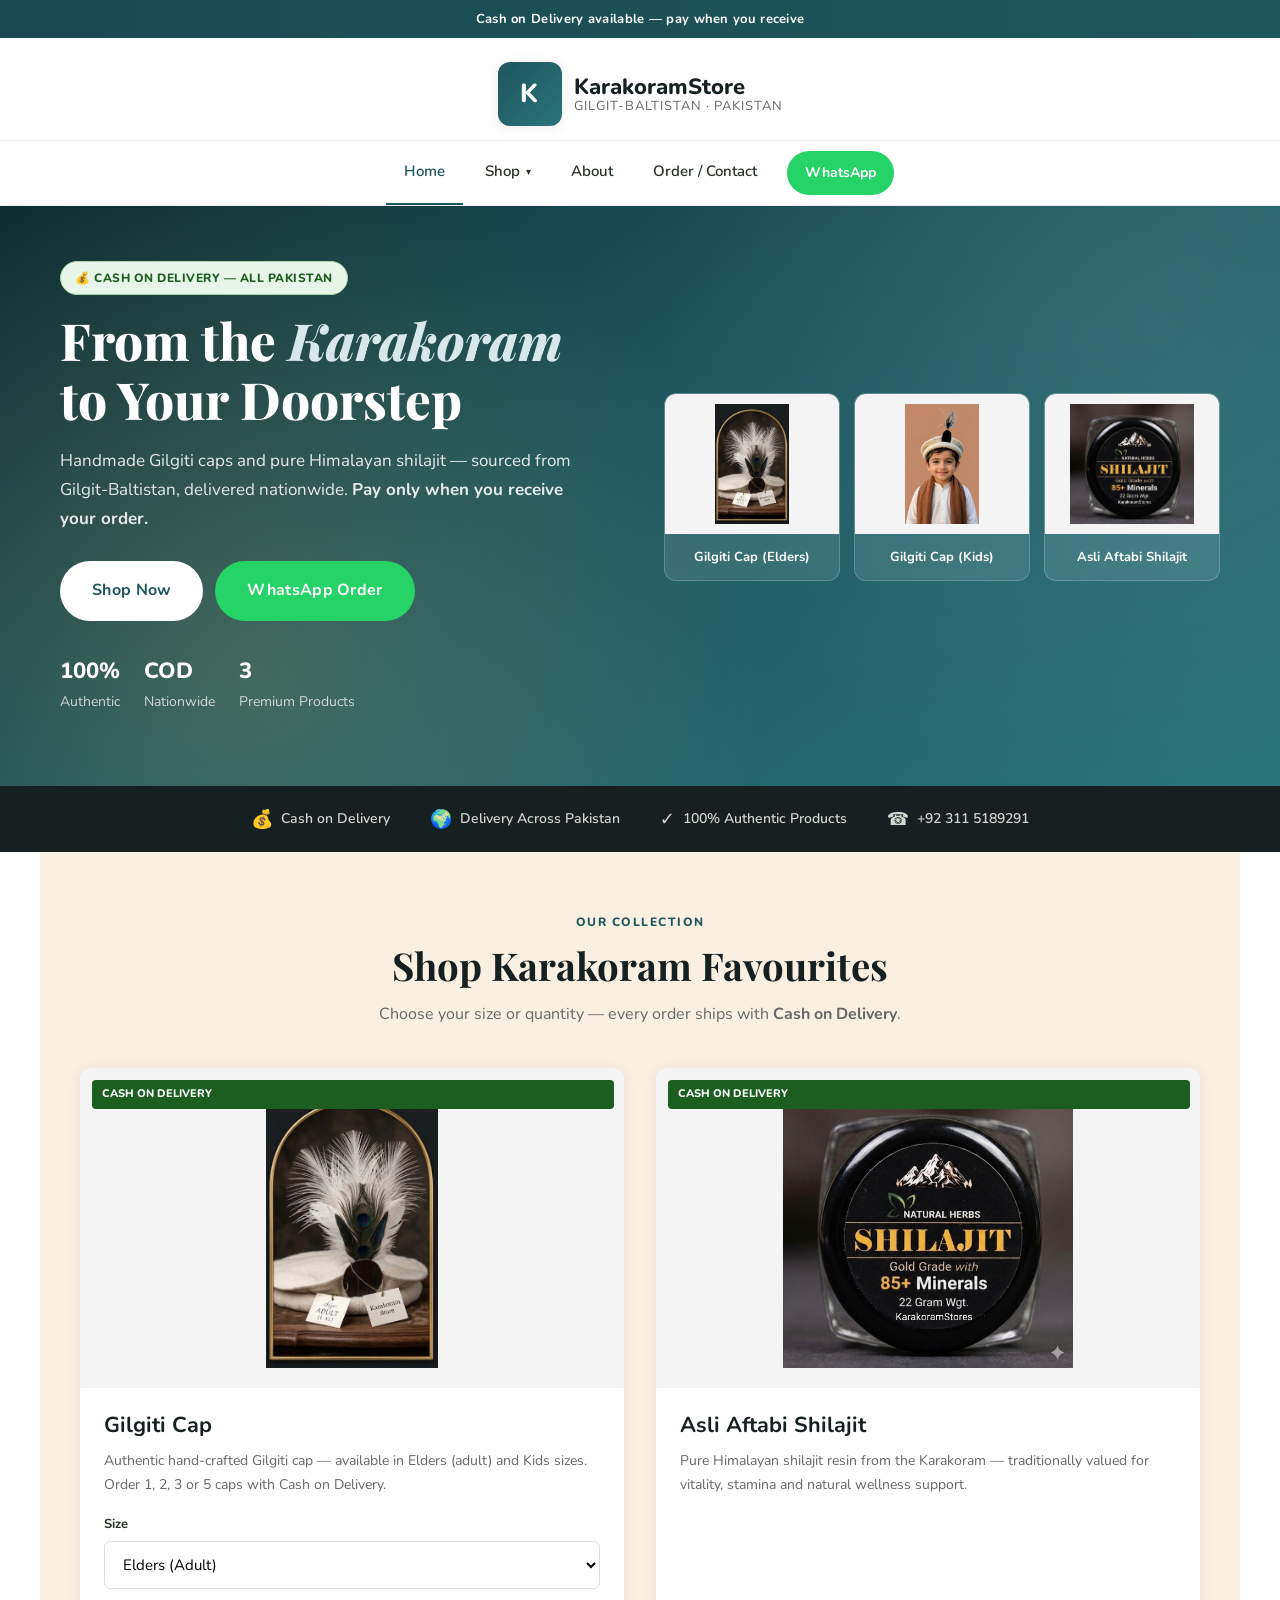
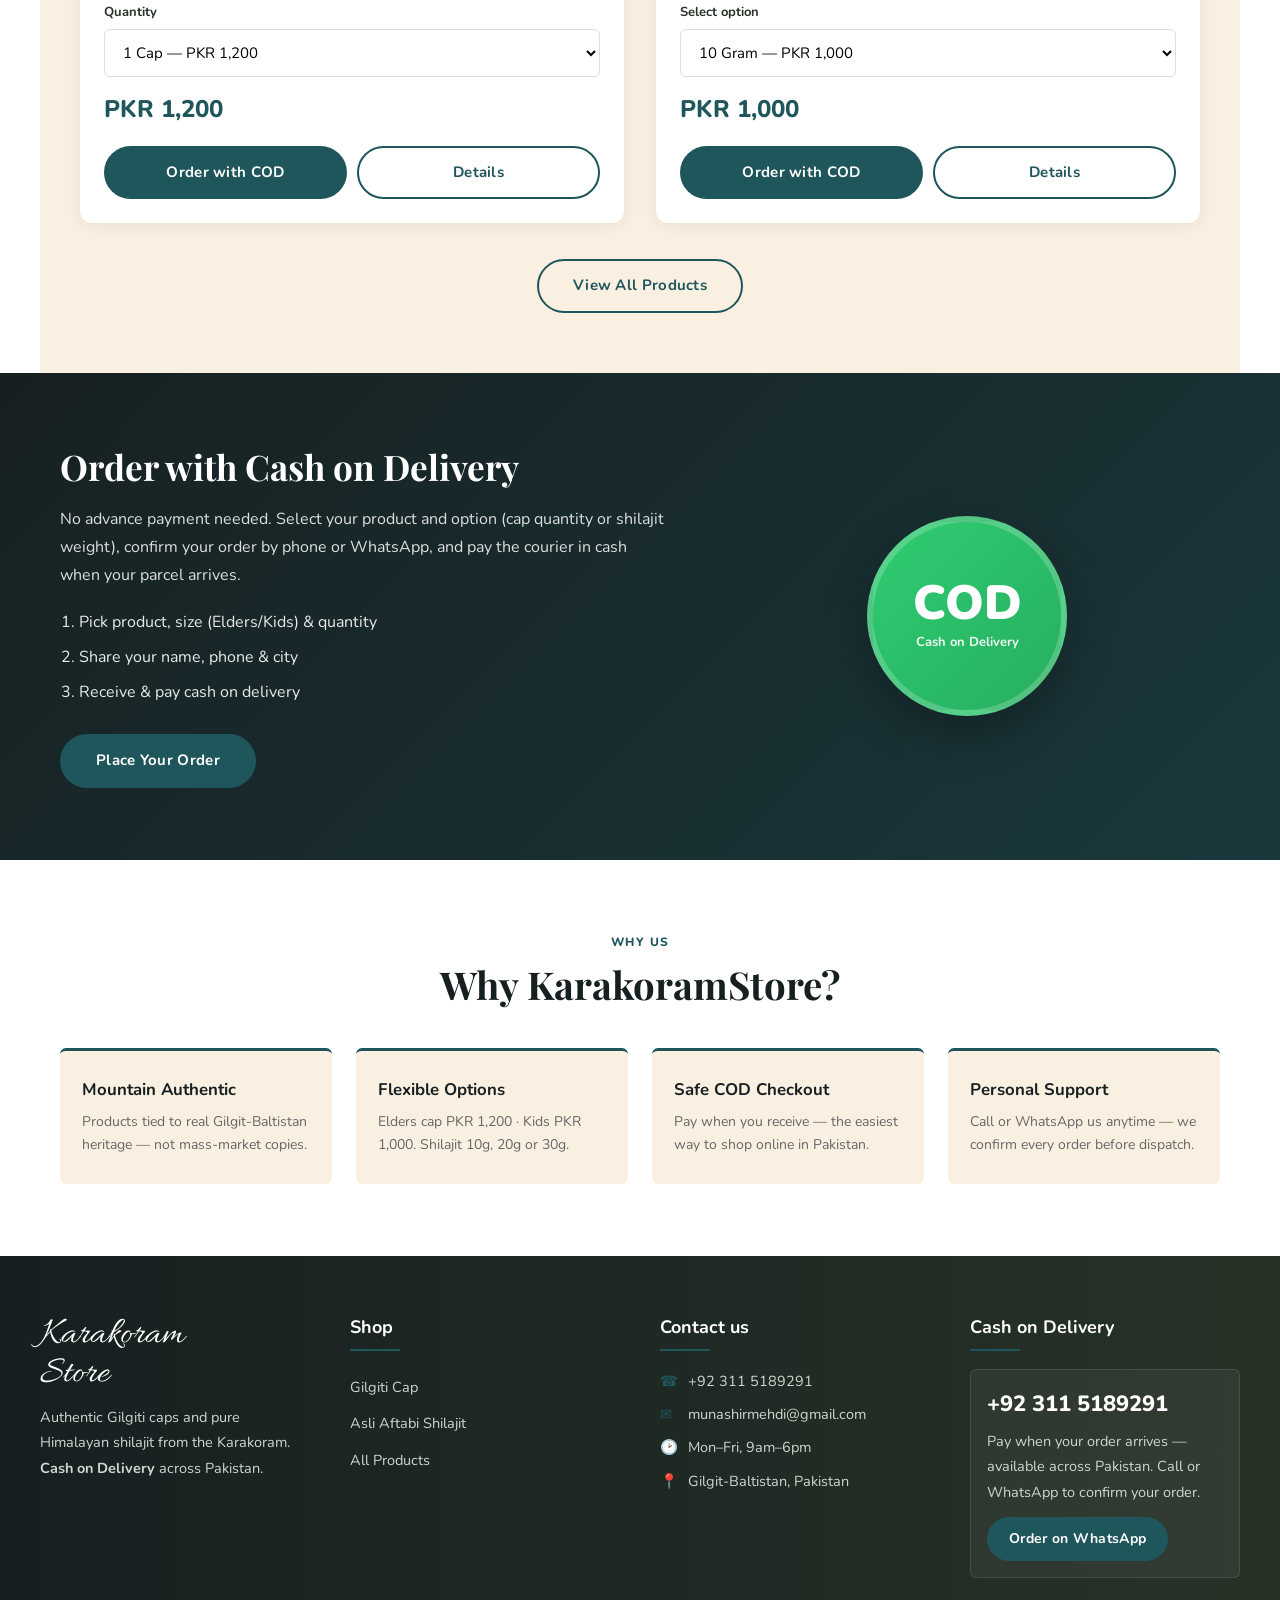
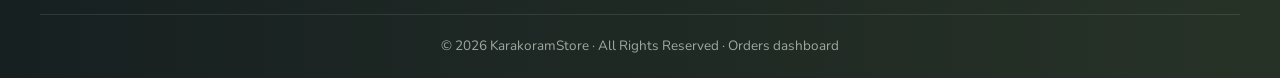
==== commit b73f52ff: "Update store contact info and Easypaisa payment number Co-authored-by: Cursor <cursoragent@cursor.co" ====
--- a/index.html
+++ b/index.html
@@ -50,7 +50,7 @@
       <div class="trust-item"><span class="trust-icon">&#128176;</span> Cash on Delivery</div>
       <div class="trust-item"><span class="trust-icon">&#127757;</span> Delivery Across Pakistan</div>
       <div class="trust-item"><span class="trust-icon">&#10003;</span> 100% Authentic Products</div>
-      <div class="trust-item"><span class="trust-icon">&#9742;</span> <span id="trust-phone">+92 318 0699050</span></div>
+      <div class="trust-item"><span class="trust-icon">&#9742;</span> <span id="trust-phone">+92 311 5189291</span></div>
     </div>
   </div>
 
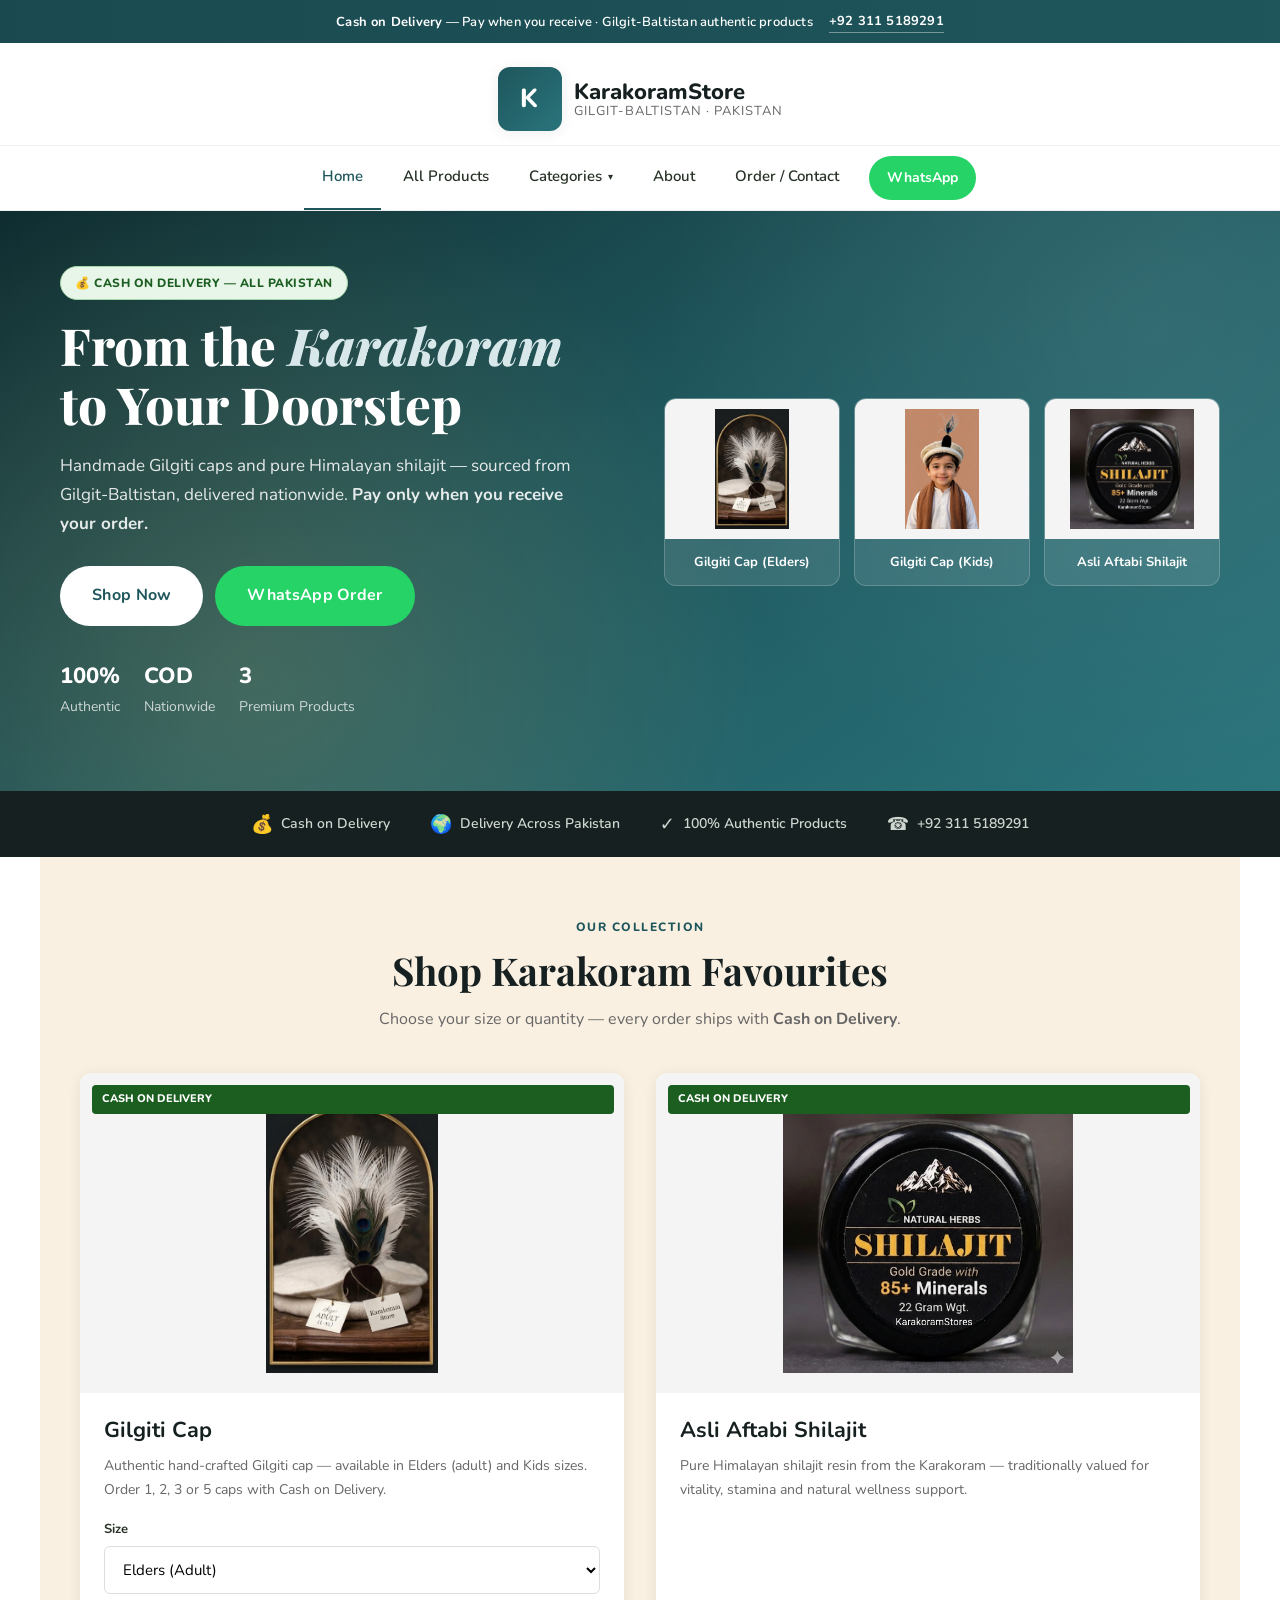
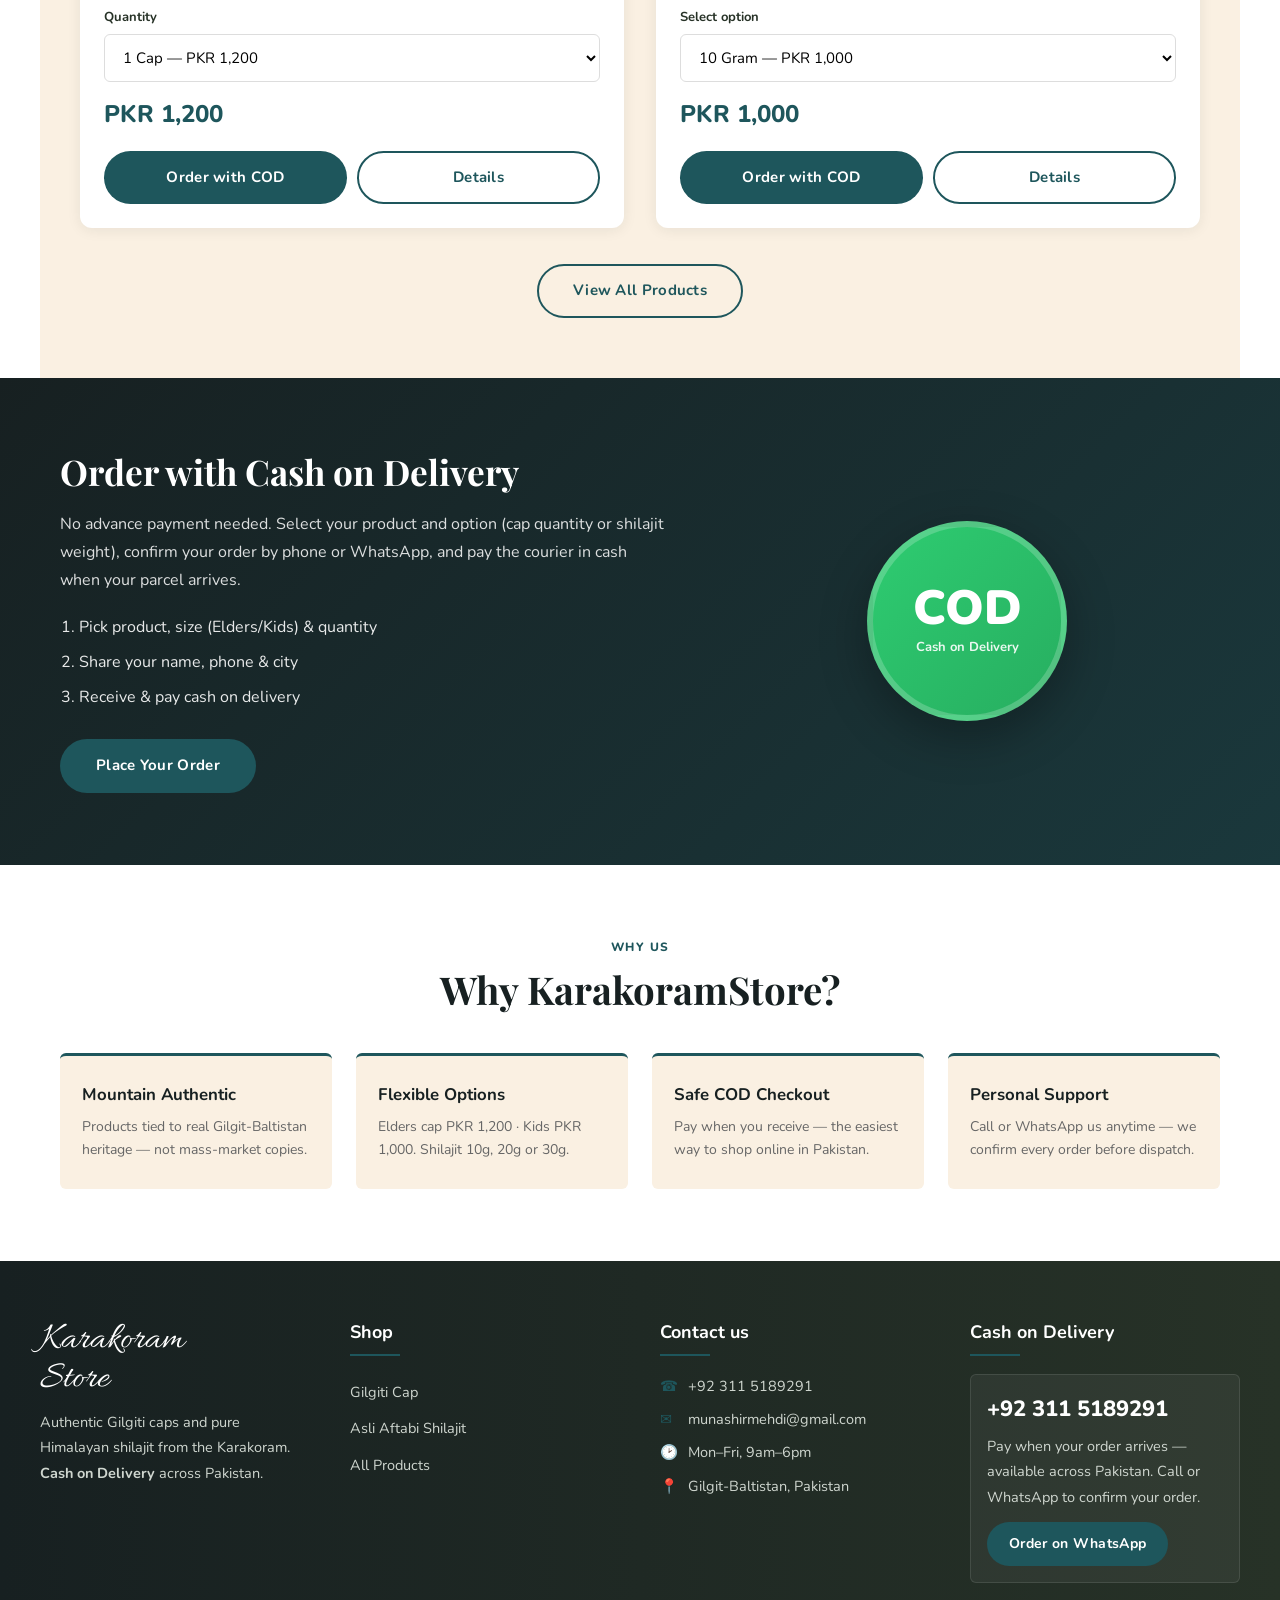
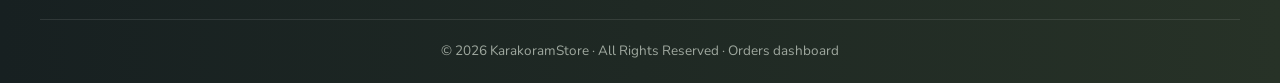
==== commit be51a457: "Redesign shop page Thal-style: sidebar, sort, product cards with quick order Co-authored-by: Cursor " ====
--- a/index.html
+++ b/index.html
@@ -33,7 +33,7 @@
           <img src="images/Gilgitcaps.jpg" alt="Gilgiti Cap — Elders">
           <span>Gilgiti Cap (Elders)</span>
         </a>
-        <a href="product.html?id=gilgiti-cap" class="hero-product-card">
+        <a href="product.html?id=gilgiti-cap&amp;size=kids" class="hero-product-card">
           <img src="images/GilgitcapKids.jpeg" alt="Gilgiti Cap — Kids">
           <span>Gilgiti Cap (Kids)</span>
         </a>
--- a/css/style.css
+++ b/css/style.css
@@ -788,15 +788,28 @@
 /* ===== Store layout utilities ===== */
 .max-wrap { max-width: var(--max-width); margin: 0 auto; padding: 0 20px; }
 
+.promo-bar,
 .header-cod-strip {
   background: linear-gradient(90deg, #1a4a50, var(--accent));
   color: #fff;
+  font-size: 13px;
+  font-weight: 600;
+  padding: 10px 20px;
+  letter-spacing: .2px;
+  display: flex;
+  align-items: center;
+  justify-content: center;
+  gap: 16px;
+  flex-wrap: wrap;
   text-align: center;
-  font-size: 13px;
+}
+.promo-bar-phone {
+  color: #fff !important;
   font-weight: 700;
-  padding: 8px 16px;
-  letter-spacing: .3px;
-}
+  white-space: nowrap;
+  border-bottom: 1px solid rgba(255,255,255,.4);
+}
+.promo-bar-phone:hover { color: #e8f6f7 !important; border-color: #fff; }
 
 .main-nav .nav-inner { gap: 12px; flex-wrap: wrap; }
 .nav-whatsapp {
@@ -1283,4 +1296,332 @@
   .hero .search-box button { width: 100%; }
   .product-card h3 { font-size: 14px; min-height: 54px; }
   .section { padding: 40px 16px; }
-}
+  .promo-bar { flex-direction: column; gap: 6px; font-size: 12px; }
+}
+
+/* ===== Shop collection (Thal-style) ===== */
+.shop-breadcrumb {
+  padding: 16px 20px 0;
+  font-size: 14px;
+  color: var(--contrast-3);
+}
+.shop-breadcrumb a { color: var(--accent); }
+.shop-breadcrumb span[aria-hidden] { margin: 0 8px; color: var(--contrast-4); }
+
+.shop-page {
+  display: grid;
+  grid-template-columns: 260px 1fr;
+  gap: 32px;
+  padding: 24px 20px 64px;
+  align-items: start;
+}
+
+.shop-sidebar {
+  background: var(--base);
+  border: 1px solid #eee;
+  border-radius: var(--radius);
+  padding: 24px 20px;
+  position: sticky;
+  top: 88px;
+}
+.shop-sidebar-title {
+  font-size: 1rem;
+  text-transform: uppercase;
+  letter-spacing: .06em;
+  margin-bottom: 16px;
+  color: var(--contrast);
+}
+.shop-sidebar-sub { font-size: 14px; margin-bottom: 10px; color: var(--contrast-2); }
+.shop-sidebar-hr { border: 0; border-top: 1px solid #e8e8e8; margin: 20px 0; }
+.shop-sidebar-note { font-size: 13px; color: var(--contrast-3); line-height: 1.5; }
+.shop-sidebar-close { display: none; }
+
+.shop-cat-list,
+.shop-filter-list {
+  list-style: none;
+  display: flex;
+  flex-direction: column;
+  gap: 4px;
+}
+.shop-cat-link {
+  display: block;
+  padding: 10px 12px;
+  border-radius: var(--radius);
+  color: var(--contrast-2);
+  font-weight: 600;
+  font-size: 14px;
+}
+.shop-cat-link:hover,
+.shop-cat-link.is-active {
+  background: var(--accent);
+  color: #fff !important;
+}
+.shop-filter-list li {
+  font-size: 14px;
+  color: var(--contrast-3);
+  display: flex;
+  align-items: center;
+  gap: 8px;
+  padding: 6px 0;
+}
+.shop-filter-dot {
+  width: 8px;
+  height: 8px;
+  border-radius: 50%;
+  background: var(--accent);
+  flex-shrink: 0;
+}
+
+.shop-toolbar {
+  display: flex;
+  flex-wrap: wrap;
+  align-items: center;
+  justify-content: space-between;
+  gap: 16px;
+  margin-bottom: 20px;
+  padding-bottom: 16px;
+  border-bottom: 1px solid #eee;
+}
+.shop-toolbar-left,
+.shop-toolbar-right {
+  display: flex;
+  align-items: center;
+  gap: 12px;
+  flex-wrap: wrap;
+}
+.shop-results { font-size: 14px; color: var(--contrast-3); margin: 0; }
+.shop-filter-btn { display: none; }
+.shop-sort-label { font-size: 14px; color: var(--contrast-3); }
+.shop-sort-select {
+  padding: 10px 14px;
+  border: 1px solid #ddd;
+  border-radius: var(--radius);
+  font-family: inherit;
+  font-size: 14px;
+  background: #fff;
+  min-width: 180px;
+}
+
+.shop-search {
+  display: flex;
+  gap: 10px;
+  margin-bottom: 24px;
+  max-width: 520px;
+}
+.shop-search input {
+  flex: 1;
+  padding: 12px 18px;
+  border: 1px solid #ddd;
+  border-radius: 100px;
+  font-family: inherit;
+  font-size: 15px;
+}
+.shop-search input:focus {
+  outline: 2px solid var(--accent);
+  border-color: var(--accent);
+}
+
+.shop-page-title {
+  font-family: 'Playfair Display', Georgia, serif;
+  font-size: clamp(1.75rem, 4vw, 2.25rem);
+  margin-bottom: 8px;
+}
+.shop-page-lead {
+  color: var(--contrast-3);
+  margin-bottom: 28px;
+  max-width: 640px;
+}
+
+.shop-grid {
+  display: grid;
+  grid-template-columns: repeat(auto-fill, minmax(280px, 1fr));
+  gap: 28px 24px;
+}
+.shop-empty {
+  grid-column: 1 / -1;
+  text-align: center;
+  padding: 48px 20px;
+  color: var(--contrast-3);
+}
+
+.shop-card {
+  background: #fff;
+  border: 1px solid #eee;
+  border-radius: 8px;
+  overflow: hidden;
+  display: flex;
+  flex-direction: column;
+  transition: box-shadow .25s ease, transform .25s ease;
+}
+.shop-card:hover {
+  box-shadow: var(--shadow-hover);
+  transform: translateY(-3px);
+}
+
+.shop-card-media {
+  position: relative;
+  background: #f8f8f6;
+  aspect-ratio: 1;
+  overflow: hidden;
+}
+.shop-badge {
+  position: absolute;
+  top: 12px;
+  left: 12px;
+  z-index: 2;
+  background: var(--accent);
+  color: #fff;
+  font-size: 11px;
+  font-weight: 800;
+  padding: 5px 10px;
+  border-radius: 4px;
+  letter-spacing: .04em;
+}
+.shop-card-img-link { display: block; height: 100%; }
+.shop-card-img {
+  width: 100%;
+  height: 100%;
+  object-fit: cover;
+  transition: transform .4s ease;
+}
+.shop-card:hover .shop-card-img { transform: scale(1.05); }
+.shop-quick-view {
+  position: absolute;
+  bottom: 12px;
+  left: 50%;
+  transform: translateX(-50%) translateY(8px);
+  opacity: 0;
+  background: #fff;
+  color: var(--contrast);
+  font-size: 13px;
+  font-weight: 700;
+  padding: 10px 20px;
+  border-radius: 4px;
+  box-shadow: var(--shadow);
+  transition: opacity .2s, transform .2s;
+  white-space: nowrap;
+}
+.shop-card:hover .shop-quick-view {
+  opacity: 1;
+  transform: translateX(-50%) translateY(0);
+}
+
+.shop-card-body {
+  padding: 18px 18px 20px;
+  display: flex;
+  flex-direction: column;
+  flex: 1;
+}
+.shop-vendor {
+  font-size: 11px;
+  text-transform: uppercase;
+  letter-spacing: .08em;
+  color: var(--contrast-4);
+  margin-bottom: 6px;
+}
+.shop-card-title {
+  font-size: 1.05rem;
+  line-height: 1.35;
+  margin-bottom: 8px;
+  min-height: 2.7em;
+}
+.shop-card-title a { color: var(--contrast); }
+.shop-card-title a:hover { color: var(--accent); }
+.shop-card-excerpt {
+  font-size: 13px;
+  color: var(--contrast-3);
+  line-height: 1.5;
+  margin-bottom: 12px;
+  flex: 1;
+}
+.shop-card-price { margin-bottom: 14px; }
+.shop-price-from {
+  font-size: 1.15rem;
+  font-weight: 800;
+  color: var(--accent);
+}
+.shop-card-options { margin-bottom: 14px; }
+.shop-option-label {
+  display: block;
+  font-size: 12px;
+  font-weight: 700;
+  color: var(--contrast-2);
+  margin-bottom: 4px;
+  margin-top: 8px;
+}
+.shop-option-label:first-child { margin-top: 0; }
+.shop-select {
+  width: 100%;
+  padding: 10px 12px;
+  border: 1px solid #ddd;
+  border-radius: var(--radius);
+  font-family: inherit;
+  font-size: 14px;
+  background: #fff;
+}
+.shop-card-actions {
+  display: flex;
+  flex-wrap: wrap;
+  gap: 8px;
+  margin-top: auto;
+}
+.shop-card-actions .btn {
+  flex: 1;
+  min-width: 120px;
+  text-align: center;
+  padding: 12px 14px;
+  font-size: 14px;
+}
+.shop-card-actions .outline { flex: 0 1 auto; }
+
+.shop-sidebar-backdrop {
+  display: none;
+  position: fixed;
+  inset: 0;
+  background: rgba(0,0,0,.4);
+  z-index: 90;
+}
+body.shop-sidebar-open { overflow: hidden; }
+
+@media (max-width: 900px) {
+  .shop-page {
+    grid-template-columns: 1fr;
+    gap: 0;
+  }
+  .shop-filter-btn { display: inline-flex; }
+  .shop-sidebar {
+    position: fixed;
+    top: 0;
+    left: 0;
+    bottom: 0;
+    width: min(300px, 88vw);
+    z-index: 100;
+    transform: translateX(-100%);
+    transition: transform .3s ease;
+    overflow-y: auto;
+    border-radius: 0;
+    top: 0;
+  }
+  .shop-sidebar.is-open { transform: translateX(0); }
+  .shop-sidebar-close {
+    display: block;
+    position: absolute;
+    top: 12px;
+    right: 12px;
+    background: none;
+    border: 0;
+    font-size: 28px;
+    line-height: 1;
+    cursor: pointer;
+    color: var(--contrast);
+  }
+  .shop-sidebar-backdrop { display: block; }
+  .shop-sidebar-backdrop[hidden] { display: none; }
+  .shop-grid { grid-template-columns: repeat(2, 1fr); gap: 16px; }
+}
+
+@media (max-width: 520px) {
+  .shop-grid { grid-template-columns: 1fr; }
+  .shop-card-actions { flex-direction: column; }
+  .shop-card-actions .btn { width: 100%; }
+}
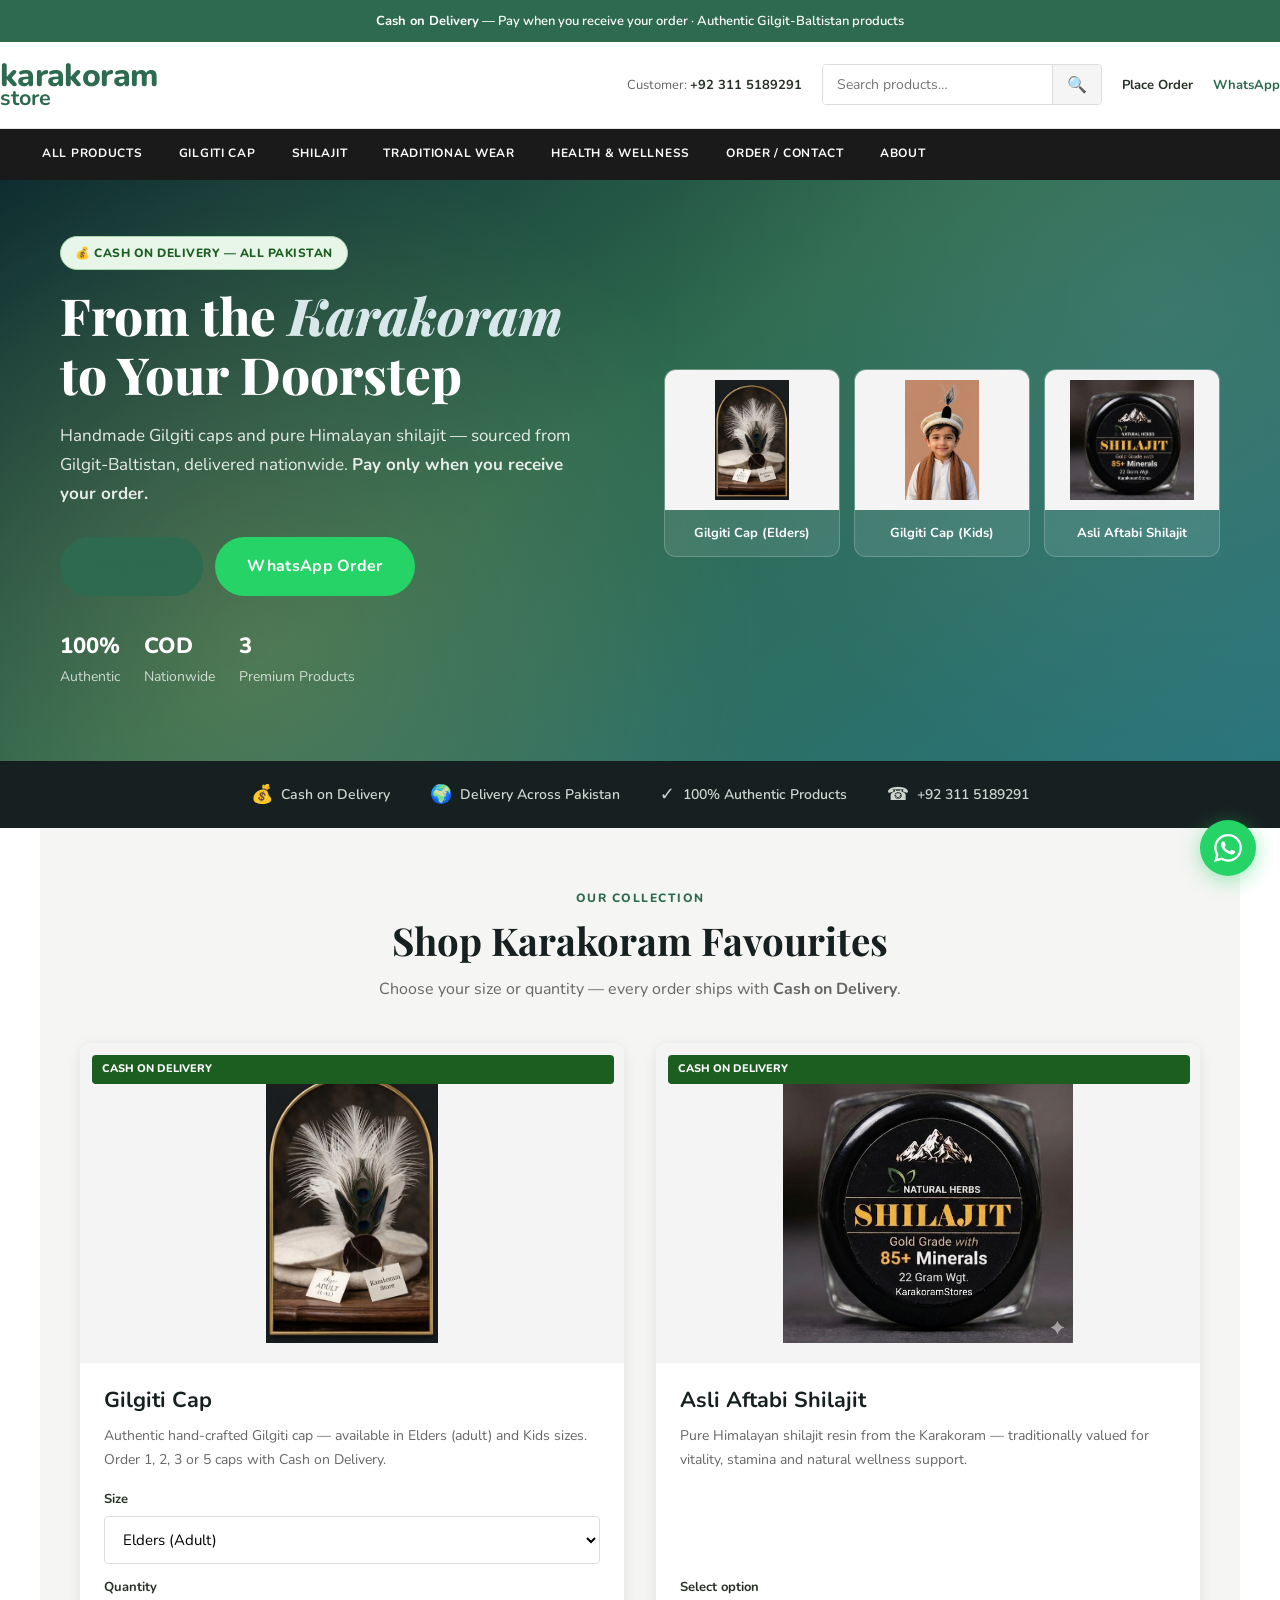
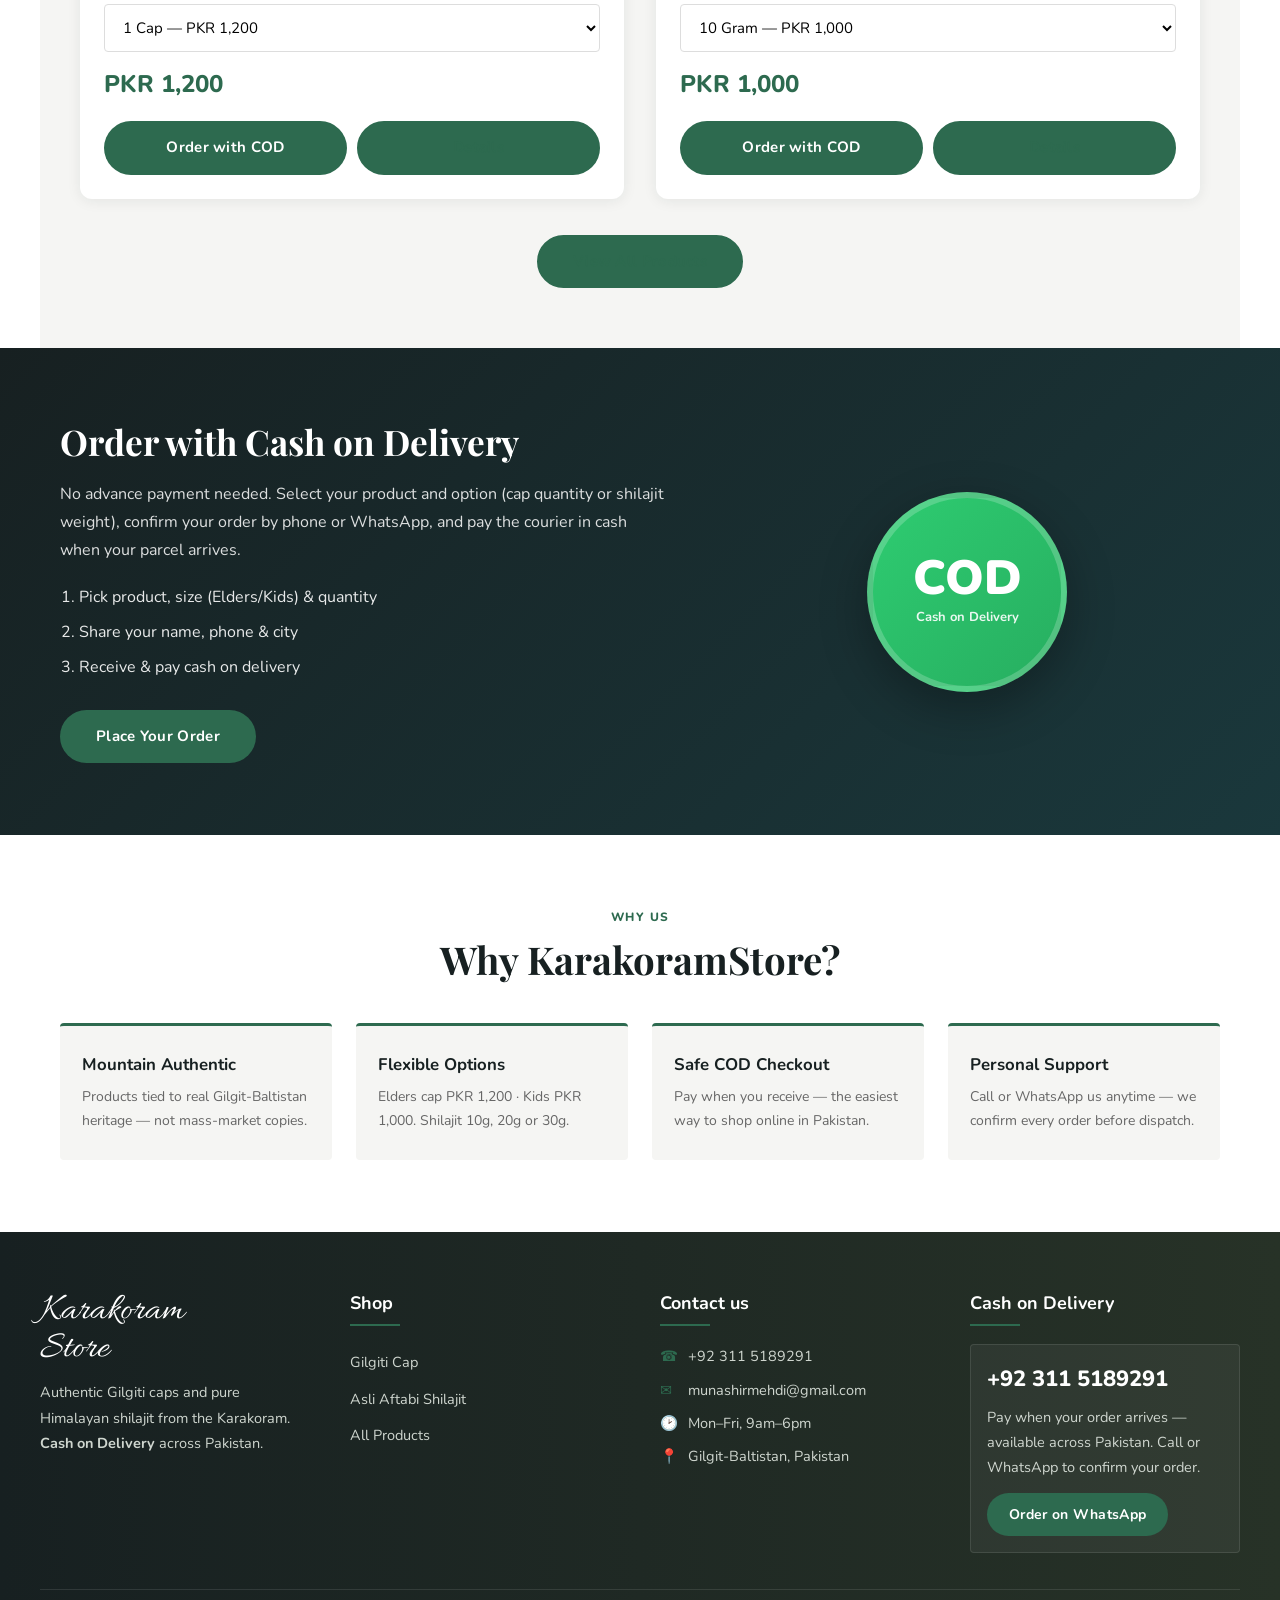
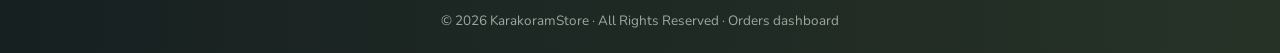
==== commit df3658e3: "Thal Naturals style: green bar, black nav, full sidebar filters, sale cards Co-authored-by: Cursor <" ====
--- a/index.html
+++ b/index.html
@@ -7,7 +7,7 @@
   <meta name="description" content="Shop authentic Gilgiti caps and Asli Aftabi Shilajit from Gilgit-Baltistan. Cash on Delivery across Pakistan.">
   <link rel="stylesheet" href="css/style.css">
 </head>
-<body data-page="home" id="top">
+<body class="store-theme" data-page="home" id="top">
 
   <div id="site-header-host"></div>
 
--- a/css/style.css
+++ b/css/style.css
@@ -7,15 +7,20 @@
   --contrast-2: #273227;
   --contrast-3: #666666;
   --contrast-4: #a3a791;
-  --base: #faf0e2;
+  --base: #f5f5f3;
   --base-2: #ffffff;
-  --accent: #1E565C;
-  --accent-2: #1E565C;
-  --accent-hover: #2a747c;
+  --accent: #2d6a4f;
+  --accent-2: #2d6a4f;
+  --accent-hover: #40916c;
+  --brand-green: #2d6a4f;
+  --brand-green-dark: #1b4332;
+  --sale-green: #2d8a4e;
+  --nav-black: #1a1a1a;
   --shadow: 0 2px 14px rgba(23, 32, 33, 0.08);
-  --shadow-hover: 0 8px 24px rgba(23, 32, 33, 0.15);
-  --radius: 6px;
+  --shadow-hover: 0 8px 24px rgba(23, 32, 33, 0.12);
+  --radius: 4px;
   --max-width: 1200px;
+  --store-width: 1320px;
 }
 
 * { box-sizing: border-box; margin: 0; padding: 0; }
@@ -1299,144 +1304,370 @@
   .promo-bar { flex-direction: column; gap: 6px; font-size: 12px; }
 }
 
+/* ===== Store header (Thal Naturals style) ===== */
+.store-container {
+  max-width: var(--store-width);
+  margin: 0 auto;
+  padding: 0 24px;
+}
+
+.store-topbar {
+  background: var(--brand-green);
+  color: #fff;
+  text-align: center;
+  font-size: 13px;
+  font-weight: 600;
+  padding: 10px 16px;
+}
+
+.store-header {
+  background: #fff;
+  border-bottom: 1px solid #e5e5e5;
+}
+.store-header-inner {
+  display: flex;
+  align-items: center;
+  justify-content: space-between;
+  gap: 20px;
+  padding: 18px 0;
+  flex-wrap: wrap;
+}
+.store-logo {
+  display: flex;
+  flex-direction: column;
+  line-height: 1;
+  text-decoration: none !important;
+}
+.store-logo-text {
+  font-size: 2rem;
+  font-weight: 800;
+  color: var(--brand-green);
+  letter-spacing: -.02em;
+  text-transform: lowercase;
+}
+.store-logo-sub {
+  font-size: 1.35rem;
+  font-weight: 700;
+  color: var(--brand-green);
+  text-transform: lowercase;
+  margin-top: -4px;
+}
+.store-header-utils {
+  display: flex;
+  align-items: center;
+  gap: 20px;
+  flex-wrap: wrap;
+  flex: 1;
+  justify-content: flex-end;
+}
+.store-header-phone {
+  font-size: 13px;
+  color: var(--contrast-3);
+  margin: 0;
+  white-space: nowrap;
+}
+.store-header-phone a { color: var(--contrast-2); font-weight: 700; }
+.store-header-search {
+  display: flex;
+  align-items: center;
+  border: 1px solid #ddd;
+  border-radius: 4px;
+  overflow: hidden;
+  min-width: 200px;
+  max-width: 280px;
+  flex: 1;
+}
+.store-header-search input {
+  flex: 1;
+  border: 0;
+  padding: 10px 14px;
+  font-family: inherit;
+  font-size: 14px;
+  outline: none;
+}
+.store-header-search button {
+  background: #f5f5f5;
+  border: 0;
+  border-left: 1px solid #ddd;
+  padding: 10px 14px;
+  cursor: pointer;
+  font-size: 16px;
+}
+.store-header-link {
+  font-size: 13px;
+  font-weight: 700;
+  color: var(--contrast-2) !important;
+  white-space: nowrap;
+}
+.store-header-wa { color: var(--brand-green) !important; }
+.store-menu-toggle {
+  display: none;
+  background: none;
+  border: 0;
+  font-size: 26px;
+  cursor: pointer;
+  padding: 8px;
+}
+
+.store-nav {
+  background: var(--nav-black);
+}
+.store-nav-inner ul {
+  list-style: none;
+  display: flex;
+  flex-wrap: wrap;
+  gap: 0;
+  margin: 0;
+  padding: 0;
+}
+.store-nav-inner ul li a {
+  display: block;
+  color: #fff !important;
+  font-size: 12px;
+  font-weight: 700;
+  letter-spacing: .06em;
+  text-transform: uppercase;
+  padding: 14px 18px;
+  border-bottom: 3px solid transparent;
+  transition: background .2s, border-color .2s;
+}
+.store-nav-inner ul li a:hover,
+.store-nav-inner ul li.active a {
+  background: rgba(255,255,255,.08);
+  border-bottom-color: var(--brand-green);
+}
+
+.float-whatsapp {
+  position: fixed;
+  bottom: 24px;
+  right: 24px;
+  z-index: 80;
+  width: 56px;
+  height: 56px;
+  border-radius: 50%;
+  background: #25d366;
+  color: #fff !important;
+  display: grid;
+  place-items: center;
+  box-shadow: 0 4px 20px rgba(37, 211, 102, .45);
+  transition: transform .2s;
+}
+.float-whatsapp:hover { transform: scale(1.08); color: #fff !important; }
+
+body.store-theme { background: #fff; }
+
 /* ===== Shop collection (Thal-style) ===== */
 .shop-breadcrumb {
-  padding: 16px 20px 0;
+  padding: 14px 0 0;
+  font-size: 13px;
+  color: var(--contrast-3);
+}
+.shop-breadcrumb a { color: var(--brand-green); font-weight: 600; }
+.shop-breadcrumb span[aria-hidden] { margin: 0 8px; color: #ccc; }
+
+.shop-page {
+  display: grid;
+  grid-template-columns: 280px 1fr;
+  gap: 40px;
+  padding: 28px 0 72px;
+  align-items: start;
+}
+
+.shop-sidebar {
+  background: #fff;
+  border-right: 1px solid #eee;
+  padding: 0 24px 24px 0;
+  position: sticky;
+  top: 0;
+}
+.shop-sidebar-title {
+  font-size: 15px;
+  font-weight: 800;
+  text-transform: uppercase;
+  letter-spacing: .04em;
+  margin-bottom: 14px;
+  color: var(--contrast);
+  padding-bottom: 8px;
+  border-bottom: 1px solid #eee;
+}
+.shop-sidebar-hr { border: 0; border-top: 1px solid #eee; margin: 24px 0; }
+.shop-sidebar-close { display: none; }
+
+.shop-refine-block { margin: 28px 0 20px; }
+.shop-refine-head {
+  display: flex;
+  align-items: center;
+  justify-content: space-between;
+  gap: 8px;
+  margin-bottom: 8px;
+}
+.shop-refine-head .shop-sidebar-title { margin: 0; border: 0; padding: 0; }
+.shop-clear-btn {
+  background: none;
+  border: 0;
+  color: var(--brand-green);
+  font-size: 12px;
+  font-weight: 700;
+  cursor: pointer;
+  text-decoration: underline;
+}
+.shop-refine-count { font-size: 13px; color: var(--contrast-3); margin: 0; }
+
+.shop-cat-list {
+  list-style: none;
+  display: flex;
+  flex-direction: column;
+  gap: 2px;
+}
+.shop-cat-link {
+  display: block;
+  padding: 8px 0;
+  color: var(--contrast-2);
+  font-size: 14px;
+  font-weight: 500;
+  border-bottom: 1px solid transparent;
+}
+.shop-cat-link:hover { color: var(--brand-green); padding-left: 4px; }
+.shop-cat-link.is-active {
+  color: var(--brand-green);
+  font-weight: 800;
+}
+
+.shop-filter-heading {
+  font-size: 14px;
+  font-weight: 800;
+  margin-bottom: 12px;
+  color: var(--contrast);
+}
+.shop-check-list {
+  list-style: none;
+  margin-bottom: 24px;
+}
+.shop-check-label {
+  display: flex;
+  align-items: center;
+  gap: 10px;
+  font-size: 14px;
+  color: var(--contrast-2);
+  cursor: pointer;
+  padding: 6px 0;
+}
+.shop-check-label input { width: 16px; height: 16px; accent-color: var(--brand-green); }
+.shop-check-count { color: var(--contrast-4); font-size: 13px; margin-left: auto; }
+.shop-check-list-plain li {
   font-size: 14px;
   color: var(--contrast-3);
-}
-.shop-breadcrumb a { color: var(--accent); }
-.shop-breadcrumb span[aria-hidden] { margin: 0 8px; color: var(--contrast-4); }
-
-.shop-page {
-  display: grid;
-  grid-template-columns: 260px 1fr;
-  gap: 32px;
-  padding: 24px 20px 64px;
-  align-items: start;
-}
-
-.shop-sidebar {
-  background: var(--base);
-  border: 1px solid #eee;
-  border-radius: var(--radius);
-  padding: 24px 20px;
-  position: sticky;
-  top: 88px;
-}
-.shop-sidebar-title {
-  font-size: 1rem;
-  text-transform: uppercase;
-  letter-spacing: .06em;
-  margin-bottom: 16px;
+  padding: 4px 0;
+}
+
+.shop-price-filter { margin-bottom: 8px; }
+.shop-range-wrap {
+  display: flex;
+  flex-direction: column;
+  gap: 8px;
+  margin-bottom: 14px;
+}
+.shop-range {
+  width: 100%;
+  accent-color: var(--brand-green);
+}
+.shop-price-inputs {
+  display: flex;
+  flex-wrap: wrap;
+  align-items: center;
+  gap: 6px;
+  font-size: 13px;
+  color: var(--contrast-3);
+}
+.shop-price-inputs input {
+  width: 72px;
+  padding: 8px;
+  border: 1px solid #ddd;
+  border-radius: 4px;
+  font-family: inherit;
+  font-size: 13px;
+}
+
+.shop-main { min-width: 0; }
+.shop-page-title {
+  font-size: clamp(1.75rem, 3vw, 2.5rem);
+  font-weight: 800;
   color: var(--contrast);
-}
-.shop-sidebar-sub { font-size: 14px; margin-bottom: 10px; color: var(--contrast-2); }
-.shop-sidebar-hr { border: 0; border-top: 1px solid #e8e8e8; margin: 20px 0; }
-.shop-sidebar-note { font-size: 13px; color: var(--contrast-3); line-height: 1.5; }
-.shop-sidebar-close { display: none; }
-
-.shop-cat-list,
-.shop-filter-list {
-  list-style: none;
-  display: flex;
-  flex-direction: column;
-  gap: 4px;
-}
-.shop-cat-link {
-  display: block;
-  padding: 10px 12px;
-  border-radius: var(--radius);
-  color: var(--contrast-2);
-  font-weight: 600;
-  font-size: 14px;
-}
-.shop-cat-link:hover,
-.shop-cat-link.is-active {
-  background: var(--accent);
-  color: #fff !important;
-}
-.shop-filter-list li {
-  font-size: 14px;
+  margin-bottom: 20px;
+  letter-spacing: -.02em;
+}
+.shop-page-lead {
   color: var(--contrast-3);
-  display: flex;
-  align-items: center;
-  gap: 8px;
-  padding: 6px 0;
-}
-.shop-filter-dot {
-  width: 8px;
-  height: 8px;
-  border-radius: 50%;
-  background: var(--accent);
-  flex-shrink: 0;
-}
-
-.shop-toolbar {
+  margin: -12px 0 20px;
+  font-size: 15px;
+}
+
+.shop-toolbar-bar {
   display: flex;
   flex-wrap: wrap;
   align-items: center;
   justify-content: space-between;
   gap: 16px;
-  margin-bottom: 20px;
-  padding-bottom: 16px;
-  border-bottom: 1px solid #eee;
-}
-.shop-toolbar-left,
-.shop-toolbar-right {
+  padding: 14px 16px;
+  margin-bottom: 28px;
+  background: #fafafa;
+  border: 1px solid #e8e8e8;
+  border-radius: 4px;
+}
+.shop-toolbar-bar-left,
+.shop-toolbar-bar-right {
   display: flex;
   align-items: center;
   gap: 12px;
   flex-wrap: wrap;
 }
-.shop-results { font-size: 14px; color: var(--contrast-3); margin: 0; }
-.shop-filter-btn { display: none; }
-.shop-sort-label { font-size: 14px; color: var(--contrast-3); }
-.shop-sort-select {
-  padding: 10px 14px;
+.shop-results { font-size: 14px; color: var(--contrast-3); margin: 0; font-weight: 600; }
+.shop-filter-btn {
+  display: none;
+  padding: 8px 16px;
+  border: 1px solid #ccc;
+  background: #fff;
+  border-radius: 4px;
+  font-family: inherit;
+  font-weight: 700;
+  font-size: 13px;
+  cursor: pointer;
+}
+.shop-tool-label { font-size: 12px; color: var(--contrast-3); font-weight: 600; }
+.shop-tool-select {
+  padding: 8px 12px;
   border: 1px solid #ddd;
-  border-radius: var(--radius);
+  border-radius: 4px;
   font-family: inherit;
-  font-size: 14px;
+  font-size: 13px;
   background: #fff;
-  min-width: 180px;
-}
-
-.shop-search {
-  display: flex;
-  gap: 10px;
-  margin-bottom: 24px;
-  max-width: 520px;
-}
-.shop-search input {
-  flex: 1;
-  padding: 12px 18px;
+}
+.shop-view-as { display: flex; align-items: center; gap: 4px; }
+.shop-view-btn {
+  width: 32px;
+  height: 32px;
   border: 1px solid #ddd;
-  border-radius: 100px;
-  font-family: inherit;
-  font-size: 15px;
-}
-.shop-search input:focus {
-  outline: 2px solid var(--accent);
-  border-color: var(--accent);
-}
-
-.shop-page-title {
-  font-family: 'Playfair Display', Georgia, serif;
-  font-size: clamp(1.75rem, 4vw, 2.25rem);
-  margin-bottom: 8px;
-}
-.shop-page-lead {
-  color: var(--contrast-3);
-  margin-bottom: 28px;
-  max-width: 640px;
+  background: #fff;
+  font-size: 12px;
+  font-weight: 700;
+  cursor: pointer;
+  border-radius: 2px;
+}
+.shop-view-btn.is-active,
+.shop-view-btn:hover {
+  background: var(--nav-black);
+  color: #fff;
+  border-color: var(--nav-black);
 }
 
 .shop-grid {
   display: grid;
-  grid-template-columns: repeat(auto-fill, minmax(280px, 1fr));
-  gap: 28px 24px;
-}
+  gap: 24px 20px;
+}
+.shop-grid.cols-2 { grid-template-columns: repeat(2, 1fr); }
+.shop-grid.cols-3 { grid-template-columns: repeat(3, 1fr); }
+.shop-grid.cols-4 { grid-template-columns: repeat(4, 1fr); }
+
 .shop-empty {
   grid-column: 1 / -1;
   text-align: center;
@@ -1446,58 +1677,51 @@
 
 .shop-card {
   background: #fff;
-  border: 1px solid #eee;
-  border-radius: 8px;
-  overflow: hidden;
   display: flex;
   flex-direction: column;
-  transition: box-shadow .25s ease, transform .25s ease;
-}
-.shop-card:hover {
-  box-shadow: var(--shadow-hover);
-  transform: translateY(-3px);
-}
+  transition: box-shadow .2s;
+}
+.shop-card:hover { box-shadow: 0 4px 20px rgba(0,0,0,.08); }
 
 .shop-card-media {
   position: relative;
-  background: #f8f8f6;
+  background: #f9f9f7;
   aspect-ratio: 1;
   overflow: hidden;
 }
-.shop-badge {
+.shop-badge-sale {
   position: absolute;
-  top: 12px;
-  left: 12px;
+  top: 10px;
+  left: 10px;
   z-index: 2;
-  background: var(--accent);
+  background: var(--brand-green);
   color: #fff;
   font-size: 11px;
   font-weight: 800;
-  padding: 5px 10px;
-  border-radius: 4px;
-  letter-spacing: .04em;
+  padding: 4px 10px;
+  letter-spacing: .03em;
+  text-transform: uppercase;
 }
 .shop-card-img-link { display: block; height: 100%; }
 .shop-card-img {
   width: 100%;
   height: 100%;
   object-fit: cover;
-  transition: transform .4s ease;
-}
-.shop-card:hover .shop-card-img { transform: scale(1.05); }
+  transition: transform .35s ease;
+}
+.shop-card:hover .shop-card-img { transform: scale(1.04); }
 .shop-quick-view {
   position: absolute;
-  bottom: 12px;
+  bottom: 10px;
   left: 50%;
-  transform: translateX(-50%) translateY(8px);
+  transform: translateX(-50%) translateY(6px);
   opacity: 0;
   background: #fff;
   color: var(--contrast);
-  font-size: 13px;
+  font-size: 12px;
   font-weight: 700;
-  padding: 10px 20px;
-  border-radius: 4px;
-  box-shadow: var(--shadow);
+  padding: 8px 16px;
+  border: 1px solid #ddd;
   transition: opacity .2s, transform .2s;
   white-space: nowrap;
 }
@@ -1507,100 +1731,116 @@
 }
 
 .shop-card-body {
-  padding: 18px 18px 20px;
+  padding: 14px 4px 8px;
   display: flex;
   flex-direction: column;
   flex: 1;
+  text-align: center;
 }
 .shop-vendor {
   font-size: 11px;
   text-transform: uppercase;
-  letter-spacing: .08em;
+  letter-spacing: .1em;
   color: var(--contrast-4);
   margin-bottom: 6px;
 }
 .shop-card-title {
-  font-size: 1.05rem;
-  line-height: 1.35;
-  margin-bottom: 8px;
-  min-height: 2.7em;
+  font-size: 14px;
+  line-height: 1.4;
+  margin-bottom: 10px;
+  min-height: 2.8em;
+  font-weight: 700;
 }
 .shop-card-title a { color: var(--contrast); }
-.shop-card-title a:hover { color: var(--accent); }
-.shop-card-excerpt {
-  font-size: 13px;
-  color: var(--contrast-3);
-  line-height: 1.5;
+.shop-card-title a:hover { color: var(--brand-green); }
+
+.shop-card-price {
   margin-bottom: 12px;
-  flex: 1;
-}
-.shop-card-price { margin-bottom: 14px; }
-.shop-price-from {
-  font-size: 1.15rem;
-  font-weight: 800;
-  color: var(--accent);
-}
-.shop-card-options { margin-bottom: 14px; }
-.shop-option-label {
-  display: block;
-  font-size: 12px;
-  font-weight: 700;
-  color: var(--contrast-2);
-  margin-bottom: 4px;
-  margin-top: 8px;
-}
-.shop-option-label:first-child { margin-top: 0; }
+  line-height: 1.4;
+}
+.shop-price-prefix { font-size: 13px; color: var(--contrast-3); }
+.shop-price-compare {
+  display: inline;
+  font-size: 14px;
+  color: #999;
+  text-decoration: line-through;
+  margin-right: 6px;
+}
+.shop-price-sale {
+  font-size: 1.1rem;
+  font-weight: 800;
+  color: var(--sale-green);
+}
+
+.shop-card-options {
+  display: flex;
+  flex-direction: column;
+  gap: 8px;
+  margin-bottom: 12px;
+}
 .shop-select {
   width: 100%;
-  padding: 10px 12px;
+  padding: 9px 10px;
   border: 1px solid #ddd;
-  border-radius: var(--radius);
+  border-radius: 4px;
   font-family: inherit;
-  font-size: 14px;
+  font-size: 13px;
   background: #fff;
-}
-.shop-card-actions {
-  display: flex;
-  flex-wrap: wrap;
-  gap: 8px;
-  margin-top: auto;
-}
-.shop-card-actions .btn {
-  flex: 1;
-  min-width: 120px;
+  text-align: left;
+}
+.shop-select-full { width: 100%; }
+
+.shop-add-btn {
+  width: 100%;
+  background: var(--nav-black) !important;
+  color: #fff !important;
+  border: none;
+  padding: 12px;
+  font-weight: 800;
+  font-size: 13px;
+  text-transform: uppercase;
+  letter-spacing: .04em;
+  border-radius: 4px;
   text-align: center;
-  padding: 12px 14px;
-  font-size: 14px;
-}
-.shop-card-actions .outline { flex: 0 1 auto; }
+}
+.shop-add-btn:hover {
+  background: var(--brand-green) !important;
+  color: #fff !important;
+}
 
 .shop-sidebar-backdrop {
   display: none;
   position: fixed;
   inset: 0;
-  background: rgba(0,0,0,.4);
+  background: rgba(0,0,0,.45);
   z-index: 90;
 }
 body.shop-sidebar-open { overflow: hidden; }
 
+.store-theme .btn { background: var(--brand-green); }
+.store-theme .btn:hover { background: var(--accent-hover); }
+
+@media (max-width: 1100px) {
+  .shop-grid.cols-4 { grid-template-columns: repeat(3, 1fr); }
+}
+
 @media (max-width: 900px) {
-  .shop-page {
-    grid-template-columns: 1fr;
-    gap: 0;
-  }
-  .shop-filter-btn { display: inline-flex; }
+  .shop-page { grid-template-columns: 1fr; gap: 0; }
+  .shop-filter-btn { display: inline-block; }
   .shop-sidebar {
     position: fixed;
     top: 0;
     left: 0;
     bottom: 0;
-    width: min(300px, 88vw);
+    width: min(320px, 90vw);
     z-index: 100;
     transform: translateX(-100%);
     transition: transform .3s ease;
     overflow-y: auto;
-    border-radius: 0;
-    top: 0;
+    border-right: 0;
+    box-shadow: 4px 0 24px rgba(0,0,0,.15);
+    padding: 24px;
+    background: #fff;
   }
   .shop-sidebar.is-open { transform: translateX(0); }
   .shop-sidebar-close {
@@ -1611,17 +1851,25 @@
     background: none;
     border: 0;
     font-size: 28px;
-    line-height: 1;
     cursor: pointer;
-    color: var(--contrast);
   }
   .shop-sidebar-backdrop { display: block; }
   .shop-sidebar-backdrop[hidden] { display: none; }
-  .shop-grid { grid-template-columns: repeat(2, 1fr); gap: 16px; }
+  .shop-grid.cols-3,
+  .shop-grid.cols-4 { grid-template-columns: repeat(2, 1fr); }
+  .store-header-utils { display: none; }
+  .store-menu-toggle { display: block; }
+  .store-nav-inner ul {
+    display: none;
+    flex-direction: column;
+    padding: 8px 0;
+  }
+  .store-nav.is-open .store-nav-inner ul { display: flex; }
 }
 
 @media (max-width: 520px) {
-  .shop-grid { grid-template-columns: 1fr; }
-  .shop-card-actions { flex-direction: column; }
-  .shop-card-actions .btn { width: 100%; }
-}
+  .shop-grid.cols-2,
+  .shop-grid.cols-3,
+  .shop-grid.cols-4 { grid-template-columns: 1fr; }
+  .shop-toolbar-bar-right { width: 100%; }
+}
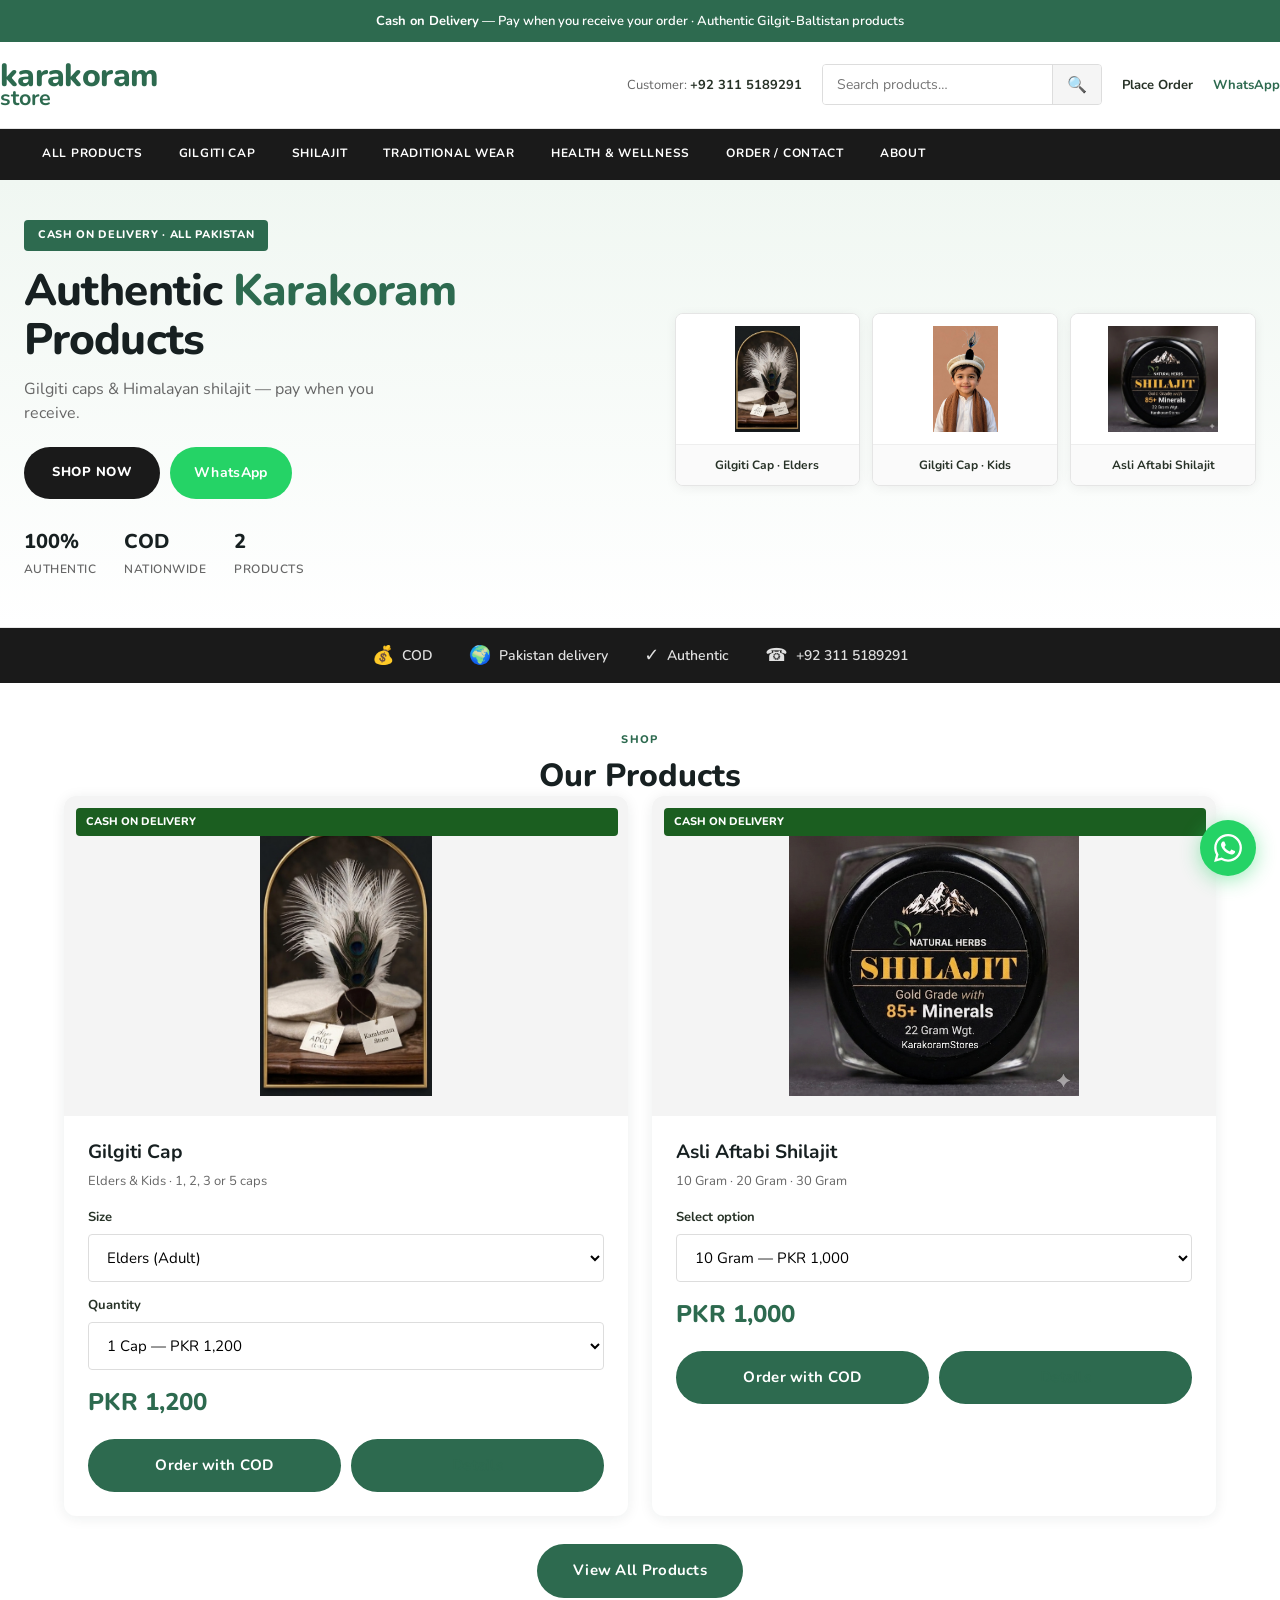
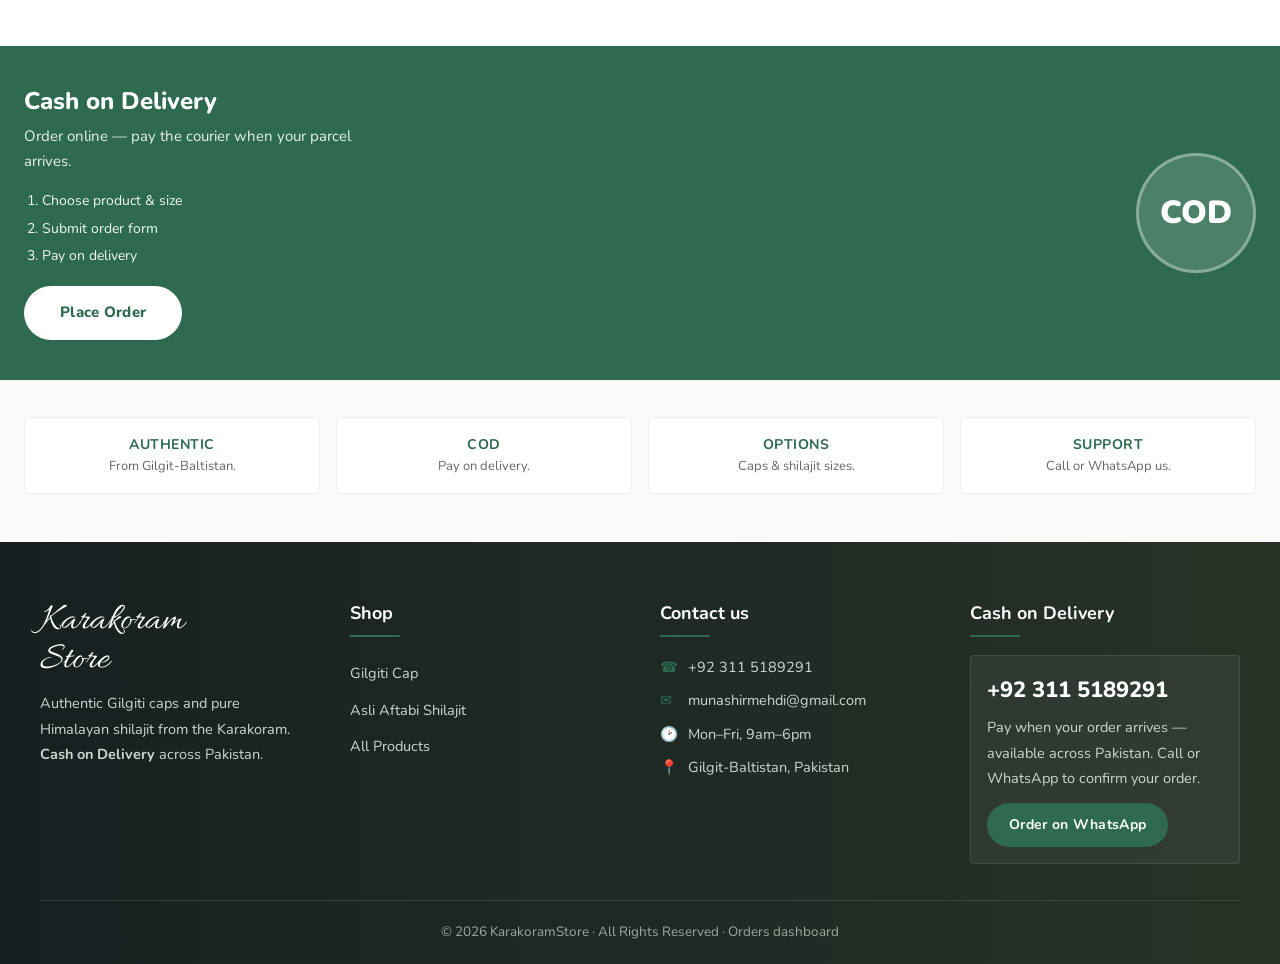
==== commit a610cb38: "Cleaner homepage: shorter copy, light hero, compact sections Co-authored-by: Cursor <cursoragent@cur" ====
--- a/index.html
+++ b/index.html
@@ -12,30 +12,29 @@
   <div id="site-header-host"></div>
 
   <section class="store-hero">
-    <div class="store-hero-bg" aria-hidden="true"></div>
-    <div class="store-hero-inner max-wrap">
+    <div class="store-hero-inner store-container">
       <div class="store-hero-copy">
-        <span class="pill pill-cod">&#128176; Cash on Delivery — All Pakistan</span>
-        <h1>From the <em>Karakoram</em> to Your Doorstep</h1>
-        <p class="lead">Handmade Gilgiti caps and pure Himalayan shilajit — sourced from Gilgit-Baltistan, delivered nationwide. <strong>Pay only when you receive your order.</strong></p>
+        <span class="hero-pill">Cash on Delivery · All Pakistan</span>
+        <h1>Authentic <em>Karakoram</em> Products</h1>
+        <p class="lead">Gilgiti caps &amp; Himalayan shilajit — pay when you receive.</p>
         <div class="hero-cta">
-          <a class="btn btn-lg" href="#shop">Shop Now</a>
-          <a class="btn btn-lg btn-whatsapp" id="hero-whatsapp" href="#">WhatsApp Order</a>
+          <a class="btn btn-lg hero-btn-primary" href="all-products.html">Shop Now</a>
+          <a class="btn btn-lg btn-whatsapp" id="hero-whatsapp" href="#">WhatsApp</a>
         </div>
         <ul class="hero-stats">
           <li><strong>100%</strong> Authentic</li>
           <li><strong>COD</strong> Nationwide</li>
-          <li><strong>3</strong> Premium Products</li>
+          <li><strong>2</strong> Products</li>
         </ul>
       </div>
-      <div class="store-hero-products" aria-hidden="true">
+      <div class="store-hero-products">
         <a href="product.html?id=gilgiti-cap" class="hero-product-card">
           <img src="images/Gilgitcaps.jpg" alt="Gilgiti Cap — Elders">
-          <span>Gilgiti Cap (Elders)</span>
+          <span>Gilgiti Cap · Elders</span>
         </a>
         <a href="product.html?id=gilgiti-cap&amp;size=kids" class="hero-product-card">
           <img src="images/GilgitcapKids.jpeg" alt="Gilgiti Cap — Kids">
-          <span>Gilgiti Cap (Kids)</span>
+          <span>Gilgiti Cap · Kids</span>
         </a>
         <a href="product.html?id=asli-aftabi-shilajit" class="hero-product-card">
           <img src="images/Shilajit.png" alt="Asli Aftabi Shilajit">
@@ -46,70 +45,50 @@
   </section>
 
   <div class="trust-bar">
-    <div class="max-wrap trust-bar-inner">
-      <div class="trust-item"><span class="trust-icon">&#128176;</span> Cash on Delivery</div>
-      <div class="trust-item"><span class="trust-icon">&#127757;</span> Delivery Across Pakistan</div>
-      <div class="trust-item"><span class="trust-icon">&#10003;</span> 100% Authentic Products</div>
+    <div class="store-container trust-bar-inner">
+      <div class="trust-item"><span class="trust-icon">&#128176;</span> COD</div>
+      <div class="trust-item"><span class="trust-icon">&#127757;</span> Pakistan delivery</div>
+      <div class="trust-item"><span class="trust-icon">&#10003;</span> Authentic</div>
       <div class="trust-item"><span class="trust-icon">&#9742;</span> <span id="trust-phone">+92 311 5189291</span></div>
     </div>
   </div>
 
   <section id="shop" class="section featured-shop">
-    <div class="section-head">
-      <span class="section-label">Our Collection</span>
-      <h2>Shop Karakoram Favourites</h2>
-      <p>Choose your size or quantity — every order ships with <strong>Cash on Delivery</strong>.</p>
+    <div class="section-head store-container">
+      <span class="section-label">Shop</span>
+      <h2>Our Products</h2>
     </div>
     <div class="featured-product-grid" id="featured-products"></div>
     <div class="section-cta">
-      <a class="btn outline" href="all-products.html">View All Products</a>
+      <a class="btn" href="all-products.html">View All Products</a>
     </div>
   </section>
 
   <section class="cod-section">
-    <div class="max-wrap cod-section-inner">
+    <div class="store-container cod-section-inner">
       <div class="cod-section-copy">
-        <h2>Order with Cash on Delivery</h2>
-        <p>No advance payment needed. Select your product and option (cap quantity or shilajit weight), confirm your order by phone or WhatsApp, and pay the courier in cash when your parcel arrives.</p>
+        <h2>Cash on Delivery</h2>
+        <p>Order online — pay the courier when your parcel arrives.</p>
         <ol class="cod-steps">
-          <li>Pick product, size (Elders/Kids) &amp; quantity</li>
-          <li>Share your name, phone &amp; city</li>
-          <li>Receive &amp; pay cash on delivery</li>
+          <li>Choose product &amp; size</li>
+          <li>Submit order form</li>
+          <li>Pay on delivery</li>
         </ol>
-        <a class="btn" href="contact.html">Place Your Order</a>
+        <a class="btn hero-btn-light" href="contact.html">Place Order</a>
       </div>
-      <div class="cod-section-badge">
-        <div class="cod-big-badge">
-          <span>COD</span>
-          <small>Cash on Delivery</small>
-        </div>
+      <div class="cod-section-badge" aria-hidden="true">
+        <div class="cod-big-badge"><span>COD</span></div>
       </div>
     </div>
   </section>
 
   <section class="why-section">
-    <div class="max-wrap">
-      <div class="section-head">
-        <span class="section-label">Why Us</span>
-        <h2>Why KarakoramStore?</h2>
-      </div>
+    <div class="store-container">
       <div class="why-grid">
-        <article class="why-card">
-          <h3>Mountain Authentic</h3>
-          <p>Products tied to real Gilgit-Baltistan heritage — not mass-market copies.</p>
-        </article>
-        <article class="why-card">
-          <h3>Flexible Options</h3>
-          <p>Elders cap PKR 1,200 · Kids PKR 1,000. Shilajit 10g, 20g or 30g.</p>
-        </article>
-        <article class="why-card">
-          <h3>Safe COD Checkout</h3>
-          <p>Pay when you receive — the easiest way to shop online in Pakistan.</p>
-        </article>
-        <article class="why-card">
-          <h3>Personal Support</h3>
-          <p>Call or WhatsApp us anytime — we confirm every order before dispatch.</p>
-        </article>
+        <article class="why-card"><h3>Authentic</h3><p>From Gilgit-Baltistan.</p></article>
+        <article class="why-card"><h3>COD</h3><p>Pay on delivery.</p></article>
+        <article class="why-card"><h3>Options</h3><p>Caps &amp; shilajit sizes.</p></article>
+        <article class="why-card"><h3>Support</h3><p>Call or WhatsApp us.</p></article>
       </div>
     </div>
   </section>
--- a/css/style.css
+++ b/css/style.css
@@ -856,111 +856,132 @@
 
 /* ===== Store hero (homepage) ===== */
 .store-hero {
-  position: relative;
-  padding: 56px 20px 72px;
-  overflow: hidden;
-  background: linear-gradient(145deg, #0f2d30 0%, var(--accent) 45%, #2a747c 100%);
+  padding: 40px 0 48px;
+  background: linear-gradient(180deg, #f0f7f2 0%, #fff 100%);
+  border-bottom: 1px solid #e8e8e8;
+}
+.store-hero-inner {
+  display: grid;
+  grid-template-columns: 1.05fr 1fr;
+  gap: 40px;
+  align-items: center;
+}
+.hero-pill {
+  display: inline-block;
+  background: var(--brand-green);
   color: #fff;
-}
-.store-hero-bg {
-  position: absolute;
-  inset: 0;
-  background:
-    radial-gradient(circle at 20% 80%, rgba(216, 185, 109, .2), transparent 45%),
-    radial-gradient(circle at 90% 20%, rgba(255,255,255,.08), transparent 40%);
-  pointer-events: none;
-}
-.store-hero-inner {
-  position: relative;
-  z-index: 2;
-  max-width: var(--max-width);
-  margin: 0 auto;
-  display: grid;
-  grid-template-columns: 1fr 1fr;
-  gap: 48px;
-  align-items: center;
+  font-size: 11px;
+  font-weight: 800;
+  letter-spacing: .06em;
+  text-transform: uppercase;
+  padding: 6px 14px;
+  border-radius: 4px;
+  margin-bottom: 16px;
 }
 .store-hero-copy h1 {
-  font-family: 'Playfair Display', Georgia, serif;
-  font-size: clamp(2rem, 4.5vw, 3.2rem);
-  font-weight: 800;
-  line-height: 1.15;
-  color: #fff;
-  margin-bottom: 18px;
-}
-.store-hero-copy h1 em { font-style: italic; color: #d8e8ea; }
+  font-size: clamp(2rem, 4vw, 2.75rem);
+  font-weight: 800;
+  line-height: 1.12;
+  color: var(--contrast);
+  margin-bottom: 12px;
+  letter-spacing: -.02em;
+}
+.store-hero-copy h1 em {
+  font-style: normal;
+  color: var(--brand-green);
+}
 .store-hero-copy .lead {
-  font-size: 17px;
-  line-height: 1.7;
-  color: rgba(255,255,255,.88);
-  margin-bottom: 28px;
-  max-width: 520px;
-}
-.hero-cta { display: flex; flex-wrap: wrap; gap: 12px; margin-bottom: 32px; }
-.store-hero .btn { background: #fff; color: var(--accent); }
-.store-hero .btn:hover { background: var(--base); color: var(--accent); }
-.store-hero .btn.outline {
-  background: transparent;
-  color: #fff;
-  border: 2px solid rgba(255,255,255,.6);
-}
-.store-hero .btn.outline:hover { background: rgba(255,255,255,.12); color: #fff; }
+  font-size: 16px;
+  line-height: 1.5;
+  color: var(--contrast-3);
+  margin-bottom: 22px;
+  max-width: 380px;
+}
+.hero-cta { display: flex; flex-wrap: wrap; gap: 10px; margin-bottom: 24px; }
+.hero-btn-primary {
+  background: var(--nav-black) !important;
+  color: #fff !important;
+  padding: 14px 28px;
+  font-weight: 800;
+  text-transform: uppercase;
+  font-size: 13px;
+  letter-spacing: .04em;
+}
+.hero-btn-primary:hover {
+  background: var(--brand-green) !important;
+  color: #fff !important;
+}
+.store-hero .btn-whatsapp { padding: 14px 24px; font-size: 14px; }
 .hero-stats {
   list-style: none;
   display: flex;
   flex-wrap: wrap;
-  gap: 24px;
-}
-.hero-stats li { font-size: 14px; color: rgba(255,255,255,.75); }
-.hero-stats strong { display: block; font-size: 22px; color: #fff; font-weight: 800; }
+  gap: 20px 28px;
+}
+.hero-stats li {
+  font-size: 12px;
+  color: var(--contrast-3);
+  text-transform: uppercase;
+  letter-spacing: .04em;
+  font-weight: 600;
+}
+.hero-stats strong {
+  display: block;
+  font-size: 20px;
+  color: var(--contrast);
+  font-weight: 800;
+  text-transform: none;
+  letter-spacing: 0;
+  margin-top: 2px;
+}
 
 .store-hero-products {
   display: grid;
   grid-template-columns: repeat(3, 1fr);
-  gap: 14px;
-  align-items: stretch;
+  gap: 12px;
 }
 .hero-product-card {
   display: block;
-  background: rgba(255,255,255,.1);
-  border: 1px solid rgba(255,255,255,.2);
-  border-radius: 12px;
+  background: #fff;
+  border: 1px solid #e5e5e5;
+  border-radius: 8px;
   overflow: hidden;
-  transition: transform .25s ease, box-shadow .25s ease;
-  backdrop-filter: blur(8px);
-}
-.hero-product-card:hover { transform: translateY(-4px); box-shadow: 0 12px 32px rgba(0,0,0,.25); color: #fff; }
+  transition: transform .2s, box-shadow .2s;
+  box-shadow: 0 2px 12px rgba(0,0,0,.06);
+}
+.hero-product-card:hover {
+  transform: translateY(-4px);
+  box-shadow: 0 8px 24px rgba(0,0,0,.1);
+  color: var(--contrast);
+}
 .hero-product-card span {
   display: block;
-  padding: 12px;
-  font-size: 13px;
+  padding: 10px 8px;
+  font-size: 12px;
   font-weight: 700;
   text-align: center;
-  color: #fff;
-}
-.hero-product-card--alt { margin-top: 0; }
+  color: var(--contrast-2);
+  background: #fafafa;
+  border-top: 1px solid #eee;
+}
 .hero-product-card img {
   width: 100%;
-  height: 140px;
-  aspect-ratio: unset;
+  height: 130px;
   object-fit: contain;
-  object-position: center;
-  background: #f4f4f4;
-  padding: 10px;
+  background: #fff;
+  padding: 12px;
 }
 
 .trust-bar {
-  background: var(--contrast);
-  color: #cfd6cf;
-  padding: 18px 20px;
+  background: var(--nav-black);
+  color: #e0e0e0;
+  padding: 12px 0;
 }
 .trust-bar-inner {
-  max-width: var(--max-width);
-  margin: 0 auto;
   display: flex;
   flex-wrap: wrap;
   justify-content: center;
-  gap: 28px 40px;
+  gap: 20px 36px;
 }
 .trust-item {
   display: flex;
@@ -971,32 +992,35 @@
 }
 .trust-icon { font-size: 18px; }
 
-.section-head { text-align: center; max-width: 640px; margin: 0 auto 40px; }
+.section-head { text-align: center; margin: 0 auto 32px; }
 .section-label {
   display: block;
-  font-size: 12px;
-  font-weight: 800;
-  letter-spacing: 1.5px;
+  font-size: 11px;
+  font-weight: 800;
+  letter-spacing: .12em;
   text-transform: uppercase;
-  color: var(--accent);
-  margin-bottom: 8px;
+  color: var(--brand-green);
+  margin-bottom: 6px;
 }
 .section-head h2 {
-  font-family: 'Playfair Display', Georgia, serif;
-  font-size: clamp(1.8rem, 3vw, 2.4rem);
-  margin-bottom: 12px;
-}
-.section-head p { color: var(--contrast-3); font-size: 16px; }
-.section-cta { text-align: center; margin-top: 36px; }
-
-.featured-shop { background: var(--base); }
+  font-size: clamp(1.5rem, 3vw, 2rem);
+  font-weight: 800;
+  margin-bottom: 0;
+  color: var(--contrast);
+}
+.section-cta { text-align: center; margin-top: 28px; padding-bottom: 8px; }
+
+.featured-shop {
+  background: #fff;
+  padding: 48px 0 40px;
+}
 .featured-product-grid {
-  max-width: var(--max-width);
+  max-width: var(--store-width);
   margin: 0 auto;
-  padding: 0 20px;
+  padding: 0 24px;
   display: grid;
   grid-template-columns: repeat(2, 1fr);
-  gap: 32px;
+  gap: 24px;
 }
 .featured-card {
   background: #fff;
@@ -1032,9 +1056,13 @@
   margin: 0 auto;
 }
 .featured-card-body { padding: 24px; flex: 1; display: flex; flex-direction: column; }
-.featured-card-body h3 { font-size: 1.35rem; margin-bottom: 10px; }
+.featured-card-body h3 { font-size: 1.2rem; margin-bottom: 6px; }
 .featured-card-body h3 a { color: var(--contrast); }
-.featured-excerpt { font-size: 14px; color: var(--contrast-3); margin-bottom: 16px; flex: 1; }
+.featured-tagline {
+  font-size: 13px;
+  color: var(--contrast-3);
+  margin-bottom: 14px;
+}
 .variant-label { font-size: 13px; font-weight: 700; color: var(--contrast-2); margin-bottom: 6px; display: block; }
 .variant-select {
   width: 100%;
@@ -1056,62 +1084,76 @@
 .featured-card-actions .btn { flex: 1; min-width: 140px; text-align: center; }
 
 .cod-section {
-  padding: 72px 20px;
-  background: linear-gradient(135deg, var(--contrast) 0%, #1a383c 100%);
+  padding: 40px 0;
+  background: var(--brand-green);
   color: #fff;
 }
 .cod-section-inner {
-  max-width: var(--max-width);
-  margin: 0 auto;
   display: grid;
-  grid-template-columns: 1.2fr 1fr;
-  gap: 48px;
+  grid-template-columns: 1fr auto;
+  gap: 32px;
   align-items: center;
 }
 .cod-section h2 {
-  font-family: 'Playfair Display', Georgia, serif;
-  font-size: clamp(1.6rem, 3vw, 2.2rem);
+  font-size: 1.5rem;
+  font-weight: 800;
   color: #fff;
-  margin-bottom: 16px;
-}
-.cod-section p { color: rgba(255,255,255,.85); margin-bottom: 20px; line-height: 1.75; }
+  margin-bottom: 8px;
+}
+.cod-section p {
+  color: rgba(255,255,255,.9);
+  margin-bottom: 14px;
+  font-size: 15px;
+  max-width: 360px;
+}
 .cod-steps {
-  margin: 0 0 28px 1.2rem;
-  color: rgba(255,255,255,.9);
-}
-.cod-steps li { margin-bottom: 8px; }
+  margin: 0 0 18px 1.1rem;
+  color: rgba(255,255,255,.95);
+  font-size: 14px;
+}
+.cod-steps li { margin-bottom: 4px; }
+.hero-btn-light {
+  background: #fff !important;
+  color: var(--brand-green) !important;
+  font-weight: 800;
+}
+.hero-btn-light:hover { background: #f0f0f0 !important; }
 .cod-big-badge {
-  width: 200px;
-  height: 200px;
-  margin: 0 auto;
+  width: 120px;
+  height: 120px;
   border-radius: 50%;
-  background: linear-gradient(135deg, #2ecc71, #27ae60);
-  display: flex;
-  flex-direction: column;
-  align-items: center;
-  justify-content: center;
-  box-shadow: 0 16px 48px rgba(0,0,0,.3);
-  border: 6px solid rgba(255,255,255,.2);
-}
-.cod-big-badge span { font-size: 3rem; font-weight: 900; color: #fff; line-height: 1; }
-.cod-big-badge small { font-size: 13px; font-weight: 700; color: rgba(255,255,255,.9); margin-top: 4px; }
-
-.why-section { padding: 72px 20px; }
+  background: rgba(255,255,255,.15);
+  border: 3px solid rgba(255,255,255,.35);
+  display: grid;
+  place-items: center;
+}
+.cod-big-badge span { font-size: 2rem; font-weight: 900; color: #fff; }
+
+.why-section {
+  padding: 36px 0 48px;
+  background: #fafafa;
+  border-top: 1px solid #eee;
+}
 .why-grid {
-  max-width: var(--max-width);
-  margin: 0 auto;
   display: grid;
   grid-template-columns: repeat(4, 1fr);
-  gap: 24px;
+  gap: 16px;
 }
 .why-card {
-  background: var(--base);
-  padding: 28px 22px;
-  border-radius: var(--radius);
-  border-top: 3px solid var(--accent);
-}
-.why-card h3 { font-size: 1.05rem; margin-bottom: 10px; }
-.why-card p { font-size: 14px; color: var(--contrast-3); line-height: 1.65; }
+  background: #fff;
+  padding: 18px 16px;
+  border-radius: 6px;
+  border: 1px solid #eee;
+  text-align: center;
+}
+.why-card h3 {
+  font-size: 14px;
+  margin-bottom: 4px;
+  color: var(--brand-green);
+  text-transform: uppercase;
+  letter-spacing: .04em;
+}
+.why-card p { font-size: 13px; color: var(--contrast-3); line-height: 1.4; }
 
 .page-hero-compact {
   background: linear-gradient(135deg, var(--base) 0%, #fff 100%);
@@ -1238,6 +1280,9 @@
   .store-hero-inner { grid-template-columns: 1fr; text-align: center; }
   .store-hero-copy .lead { margin-left: auto; margin-right: auto; }
   .hero-cta, .hero-stats { justify-content: center; }
+  .cod-section-inner { grid-template-columns: 1fr; text-align: center; }
+  .cod-section p { margin-left: auto; margin-right: auto; }
+  .cod-steps { display: inline-block; text-align: left; }
   .store-hero-products {
     max-width: 520px;
     margin: 0 auto;
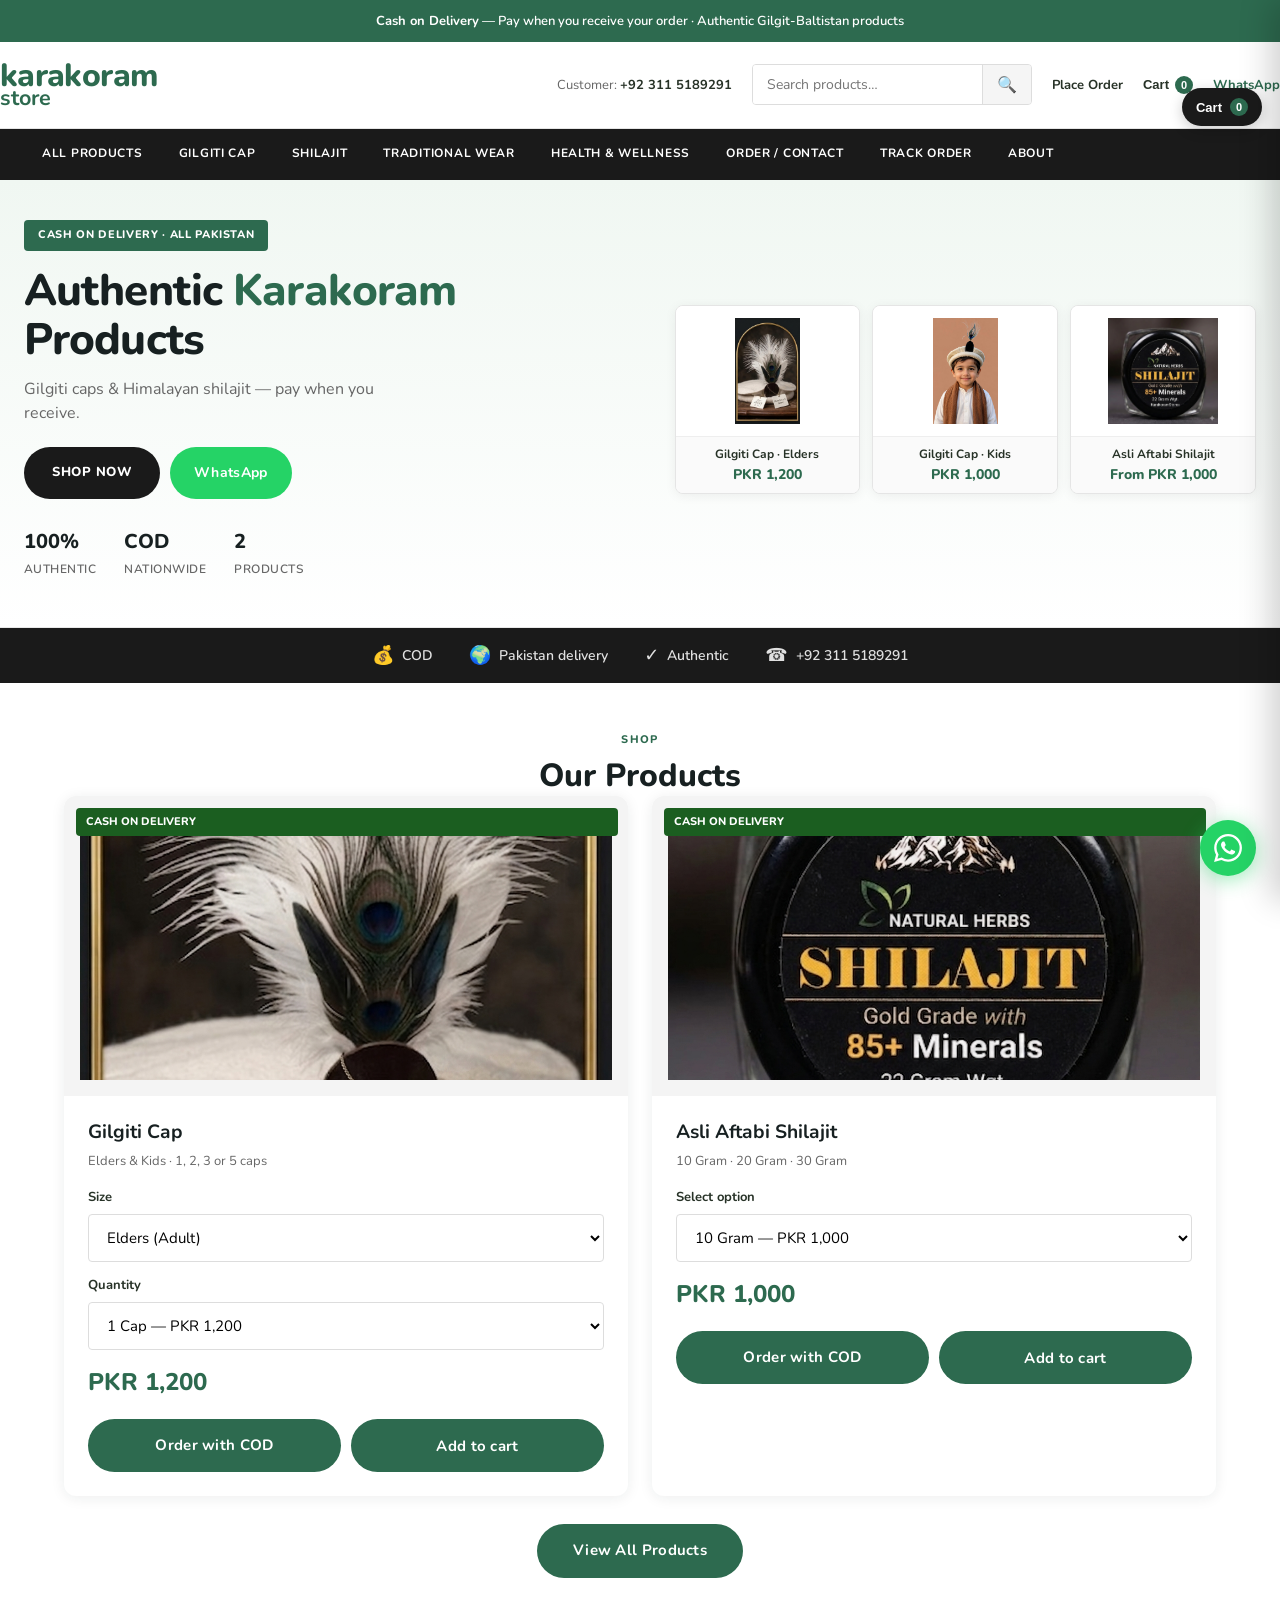
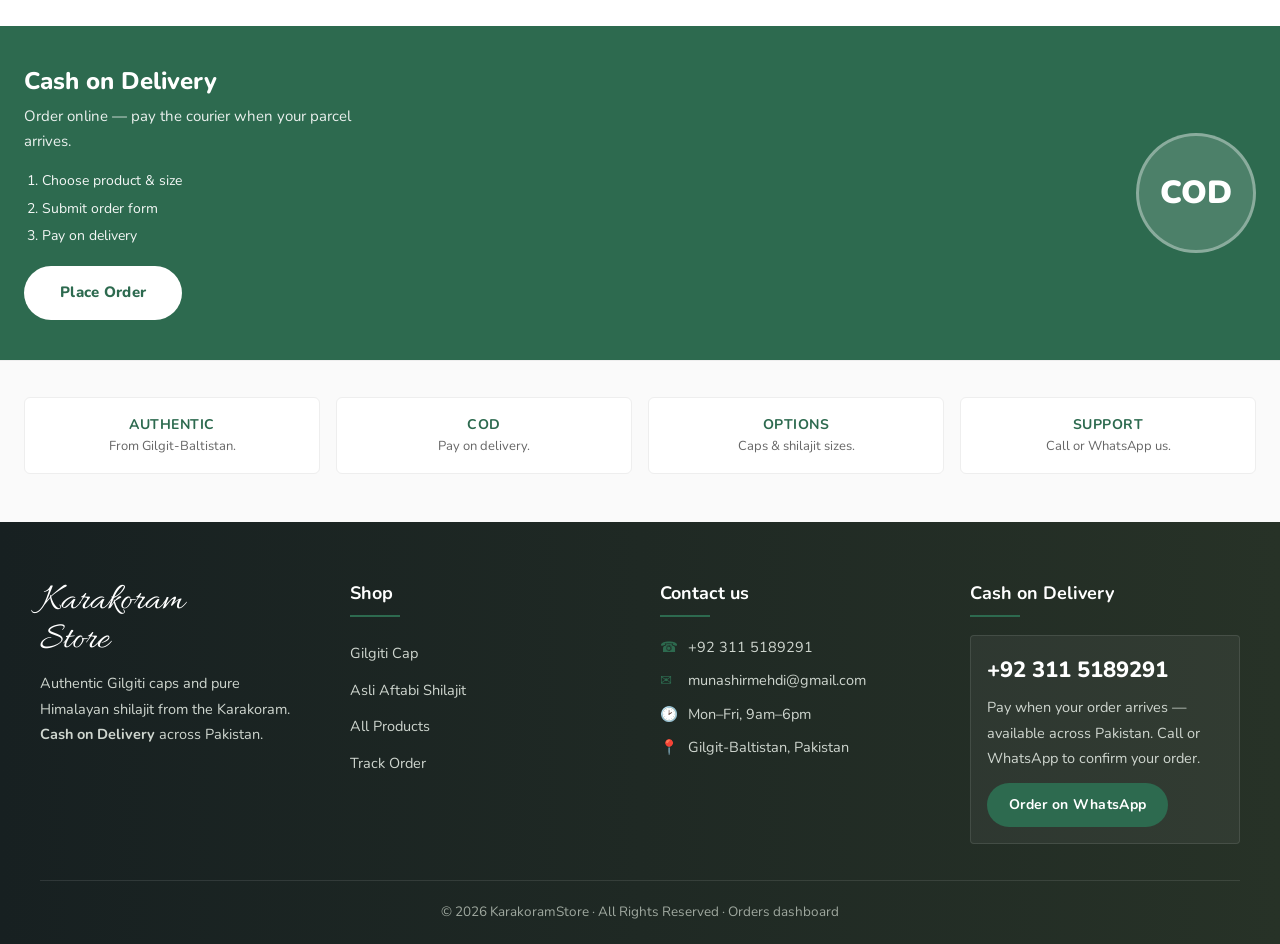
==== commit d60f627d: "Show hero product prices on mobile and add order tracking page Co-authored-by: Cursor <cursoragent@c" ====
--- a/index.html
+++ b/index.html
@@ -27,18 +27,27 @@
           <li><strong>2</strong> Products</li>
         </ul>
       </div>
-      <div class="store-hero-products">
+      <div class="store-hero-products" id="hero-products">
         <a href="product.html?id=gilgiti-cap" class="hero-product-card">
-          <img src="images/Gilgitcaps.jpg" alt="Gilgiti Cap — Elders">
-          <span>Gilgiti Cap · Elders</span>
+          <img src="images/Gilgitcaps.jpg" alt="Gilgiti Cap — Elders" loading="lazy">
+          <div class="hero-product-card-body">
+            <span class="hero-product-card-title">Gilgiti Cap · Elders</span>
+            <span class="hero-product-card-price">PKR 1,200</span>
+          </div>
         </a>
         <a href="product.html?id=gilgiti-cap&amp;size=kids" class="hero-product-card">
-          <img src="images/GilgitcapKids.jpeg" alt="Gilgiti Cap — Kids">
-          <span>Gilgiti Cap · Kids</span>
+          <img src="images/GilgitcapKids.jpeg" alt="Gilgiti Cap — Kids" loading="lazy">
+          <div class="hero-product-card-body">
+            <span class="hero-product-card-title">Gilgiti Cap · Kids</span>
+            <span class="hero-product-card-price">PKR 1,000</span>
+          </div>
         </a>
         <a href="product.html?id=asli-aftabi-shilajit" class="hero-product-card">
-          <img src="images/Shilajit.png" alt="Asli Aftabi Shilajit">
-          <span>Asli Aftabi Shilajit</span>
+          <img src="images/Shilajit.png" alt="Asli Aftabi Shilajit" loading="lazy">
+          <div class="hero-product-card-body">
+            <span class="hero-product-card-title">Asli Aftabi Shilajit</span>
+            <span class="hero-product-card-price">From PKR 1,000</span>
+          </div>
         </a>
       </div>
     </div>
--- a/css/style.css
+++ b/css/style.css
@@ -25,7 +25,10 @@
 
 * { box-sizing: border-box; margin: 0; padding: 0; }
 
-html { scroll-behavior: smooth; }
+html {
+  scroll-behavior: smooth;
+  -webkit-text-size-adjust: 100%;
+}
 
 body {
   background-color: var(--base-2);
@@ -35,7 +38,9 @@
   line-height: 1.7;
   -webkit-font-smoothing: antialiased;
   text-rendering: optimizeLegibility;
-}
+  overflow-x: hidden;
+}
+body.nav-open { overflow: hidden; }
 
 a { color: var(--accent-2); text-decoration: none; transition: color .2s ease; }
 a:hover, a:focus { color: var(--accent-hover); }
@@ -954,15 +959,26 @@
   box-shadow: 0 8px 24px rgba(0,0,0,.1);
   color: var(--contrast);
 }
-.hero-product-card span {
+.hero-product-card-body {
+  background: #fafafa;
+  border-top: 1px solid #eee;
+  padding: 10px 8px;
+  text-align: center;
+}
+.hero-product-card-title {
   display: block;
-  padding: 10px 8px;
   font-size: 12px;
   font-weight: 700;
-  text-align: center;
   color: var(--contrast-2);
-  background: #fafafa;
-  border-top: 1px solid #eee;
+  line-height: 1.3;
+  margin-bottom: 4px;
+}
+.hero-product-card-price {
+  display: block;
+  font-size: 14px;
+  font-weight: 800;
+  color: var(--brand-green);
+  line-height: 1.2;
 }
 .hero-product-card img {
   width: 100%;
@@ -1047,12 +1063,15 @@
 .featured-card-image {
   display: block;
   background: #f4f4f4;
-  padding: 20px;
+  padding: 16px;
+  height: 300px;
+  overflow: hidden;
 }
 .featured-card-image img {
   width: 100%;
-  max-height: 280px;
-  object-fit: contain;
+  height: 100%;
+  object-fit: cover;
+  object-position: center;
   margin: 0 auto;
 }
 .featured-card-body { padding: 24px; flex: 1; display: flex; flex-direction: column; }
@@ -1221,6 +1240,318 @@
 .order-form input,
 .order-form textarea { margin-bottom: 14px; }
 .form-heading { margin-bottom: 16px; color: var(--contrast); }
+
+.order-summary-box {
+  background: #f7faf8;
+  border: 1px solid #d8e8dc;
+  border-radius: var(--radius);
+  padding: 16px;
+  margin-bottom: 16px;
+}
+.order-summary-box h4 {
+  margin: 0 0 12px;
+  font-size: 14px;
+  text-transform: uppercase;
+  letter-spacing: .06em;
+  color: var(--brand-green);
+}
+.order-summary-lines { display: grid; gap: 8px; }
+.order-summary-row {
+  display: flex;
+  justify-content: space-between;
+  gap: 12px;
+  font-size: 14px;
+  color: var(--contrast-3);
+}
+.order-summary-row strong {
+  color: var(--contrast);
+  text-align: right;
+}
+.order-summary-total {
+  padding-top: 8px;
+  margin-top: 4px;
+  border-top: 1px solid #d8e8dc;
+  font-size: 15px;
+}
+.order-summary-total strong { color: var(--brand-green); font-size: 16px; }
+.order-summary-delivery-note {
+  margin: 12px 0 0;
+  font-size: 12px;
+  color: var(--contrast-3);
+}
+
+.order-success {
+  display: block;
+  margin-top: 12px;
+  padding: 12px 14px;
+  background: #e8f5e9;
+  border: 1px solid #a5d6a7;
+  border-radius: var(--radius);
+  color: #1b5e20;
+  font-size: 14px;
+  line-height: 1.5;
+}
+.order-error {
+  display: block;
+  margin-top: 12px;
+  padding: 12px 14px;
+  background: #ffebee;
+  border: 1px solid #ef9a9a;
+  border-radius: var(--radius);
+  color: #b71c1c;
+  font-size: 14px;
+  line-height: 1.5;
+}
+
+/* Order confirmation modal */
+.order-modal {
+  position: fixed;
+  inset: 0;
+  z-index: 200;
+  display: grid;
+  place-items: center;
+  padding: 16px;
+}
+.order-modal[hidden] { display: none !important; }
+body.order-modal-open { overflow: hidden; }
+.order-modal-backdrop {
+  position: absolute;
+  inset: 0;
+  background: rgba(23, 32, 33, .55);
+  backdrop-filter: blur(4px);
+}
+.order-modal-box {
+  position: relative;
+  background: #fff;
+  border-radius: 14px;
+  padding: 28px 22px 22px;
+  max-width: 480px;
+  width: 100%;
+  max-height: 90vh;
+  overflow-y: auto;
+  box-shadow: 0 20px 50px rgba(0,0,0,.25);
+  animation: modalIn .25s ease;
+}
+.order-modal-close {
+  position: absolute;
+  top: 10px;
+  right: 12px;
+  background: none;
+  border: 0;
+  font-size: 28px;
+  color: var(--contrast-4);
+  cursor: pointer;
+  line-height: 1;
+  padding: 4px;
+}
+.order-modal-close:hover { color: var(--contrast); }
+.order-modal-icon {
+  width: 56px;
+  height: 56px;
+  margin: 0 auto 12px;
+  border-radius: 50%;
+  background: #f0f7f2;
+  color: var(--brand-green);
+  display: grid;
+  place-items: center;
+  font-size: 28px;
+}
+.order-modal-icon--success {
+  background: #e8f5e9;
+  color: #2e7d32;
+  font-weight: 800;
+}
+.order-modal-confirm h3,
+.order-modal-success h3 {
+  text-align: center;
+  font-size: 1.35rem;
+  margin-bottom: 8px;
+  color: var(--contrast);
+}
+.order-modal-lead {
+  text-align: center;
+  font-size: 14px;
+  color: var(--contrast-3);
+  margin-bottom: 16px;
+  line-height: 1.5;
+}
+.order-number {
+  text-align: center;
+  margin: 0 0 12px;
+  font-size: 13px;
+  color: var(--contrast-3);
+  text-transform: uppercase;
+  letter-spacing: .06em;
+}
+.order-number strong {
+  display: block;
+  margin-top: 4px;
+  font-size: 1.25rem;
+  color: var(--brand-green);
+  letter-spacing: .02em;
+  text-transform: none;
+}
+.order-modal-details {
+  background: #f9f9f9;
+  border: 1px solid #eee;
+  border-radius: 8px;
+  padding: 14px;
+  margin-bottom: 16px;
+  display: grid;
+  gap: 8px;
+}
+.order-modal-note {
+  font-size: 13px;
+  color: var(--contrast-3);
+  text-align: center;
+  margin-bottom: 16px;
+  line-height: 1.5;
+}
+.order-modal-actions {
+  display: flex;
+  flex-wrap: wrap;
+  gap: 10px;
+  justify-content: center;
+}
+.order-modal-actions .btn { min-width: 140px; }
+
+.delivery-tracker {
+  background: linear-gradient(180deg, #f0f7f2 0%, #fff 100%);
+  border: 1px solid #d8e8dc;
+  border-radius: 8px;
+  padding: 14px;
+  margin-bottom: 16px;
+}
+.delivery-tracker-label,
+.delivery-tracker-range {
+  font-size: 13px;
+  color: var(--contrast-3);
+  text-align: center;
+  margin: 0 0 6px;
+}
+.delivery-tracker-range { margin-bottom: 14px; }
+.delivery-steps {
+  list-style: none;
+  display: grid;
+  grid-template-columns: repeat(4, 1fr);
+  gap: 6px;
+  margin: 0;
+  padding: 0;
+}
+.delivery-steps li {
+  position: relative;
+  text-align: center;
+  font-size: 10px;
+  color: var(--contrast-4);
+  text-transform: uppercase;
+  letter-spacing: .04em;
+  font-weight: 700;
+  padding-top: 18px;
+}
+.delivery-steps li::before {
+  content: '';
+  position: absolute;
+  top: 4px;
+  left: 50%;
+  transform: translateX(-50%);
+  width: 10px;
+  height: 10px;
+  border-radius: 50%;
+  background: #ddd;
+  border: 2px solid #fff;
+  box-shadow: 0 0 0 1px #ddd;
+}
+.delivery-steps li::after {
+  content: '';
+  position: absolute;
+  top: 8px;
+  left: calc(50% + 8px);
+  width: calc(100% - 16px);
+  height: 2px;
+  background: #ddd;
+}
+.delivery-steps li:last-child::after { display: none; }
+.delivery-steps li.is-done { color: var(--brand-green); }
+.delivery-steps li.is-done::before {
+  background: var(--brand-green);
+  box-shadow: 0 0 0 1px var(--brand-green);
+}
+.delivery-steps li.is-done::after { background: var(--brand-green); }
+.delivery-steps li.is-active { color: var(--contrast); }
+.delivery-steps li.is-active::before {
+  background: var(--nav-black);
+  box-shadow: 0 0 0 1px var(--nav-black);
+}
+
+/* Track order page */
+.track-page { padding-top: 0; }
+.track-grid {
+  max-width: 720px;
+  margin: 0 auto;
+  padding: 32px 16px 48px;
+}
+.track-form { margin-bottom: 24px; }
+.track-result { margin-top: 8px; }
+.track-loading {
+  text-align: center;
+  color: var(--contrast-3);
+  padding: 24px;
+  font-size: 15px;
+}
+.track-result-card {
+  background: #fff;
+  border: 1px solid #e5e5e5;
+  border-radius: 12px;
+  padding: 22px;
+  box-shadow: 0 8px 24px rgba(0,0,0,.06);
+}
+.track-result-head {
+  display: flex;
+  flex-wrap: wrap;
+  align-items: flex-start;
+  justify-content: space-between;
+  gap: 12px;
+  margin-bottom: 8px;
+}
+.track-result-head .order-number {
+  margin: 0;
+  text-align: left;
+}
+.track-status-badge {
+  display: inline-block;
+  padding: 6px 12px;
+  border-radius: 999px;
+  background: #e8f5e9;
+  color: #1b5e20;
+  font-size: 12px;
+  font-weight: 800;
+  text-transform: uppercase;
+  letter-spacing: .04em;
+}
+.track-placed-on {
+  font-size: 14px;
+  color: var(--contrast-3);
+  margin: 0 0 16px;
+}
+.track-help {
+  font-size: 14px;
+  color: var(--contrast-3);
+  text-align: center;
+  margin: 16px 0 0;
+}
+.track-help a { font-weight: 700; }
+.track-result--error .track-error-card {
+  background: #fff8f8;
+  border: 1px solid #ffcdd2;
+  border-radius: 12px;
+  padding: 20px;
+  text-align: center;
+}
+.track-error-msg {
+  color: #b71c1c;
+  font-weight: 700;
+  margin: 0 0 10px;
+}
 .payment-fieldset {
   border: 1px solid #ddd;
   border-radius: var(--radius);
@@ -1277,7 +1608,7 @@
 }
 
 @media (max-width: 900px) {
-  .store-hero-inner { grid-template-columns: 1fr; text-align: center; }
+  .store-hero-inner { text-align: center; }
   .store-hero-copy .lead { margin-left: auto; margin-right: auto; }
   .hero-cta, .hero-stats { justify-content: center; }
   .cod-section-inner { grid-template-columns: 1fr; text-align: center; }
@@ -1369,6 +1700,7 @@
   background: #fff;
   border-bottom: 1px solid #e5e5e5;
 }
+.store-header-group { position: relative; z-index: 70; }
 .store-header-inner {
   display: flex;
   align-items: center;
@@ -1443,15 +1775,73 @@
   font-weight: 700;
   color: var(--contrast-2) !important;
   white-space: nowrap;
+  border: 0;
+  background: none;
+  cursor: pointer;
 }
 .store-header-wa { color: var(--brand-green) !important; }
+.store-header-cart-btn { display: inline-flex; align-items: center; gap: 6px; }
+.cart-count {
+  display: inline-grid;
+  place-items: center;
+  min-width: 18px;
+  height: 18px;
+  padding: 0 5px;
+  border-radius: 999px;
+  background: var(--brand-green);
+  color: #fff;
+  font-size: 11px;
+  font-weight: 800;
+}
+.store-mobile-panel { display: none; }
+.store-header-search--mobile { display: none; }
+.store-header-mobile-actions {
+  display: flex;
+  flex-wrap: wrap;
+  gap: 8px;
+  margin-top: 10px;
+}
+.store-mobile-chip {
+  flex: 1;
+  min-width: calc(33% - 8px);
+  text-align: center;
+  padding: 10px 8px;
+  font-size: 13px;
+  font-weight: 700;
+  border-radius: 4px;
+  background: #f5f5f5;
+  color: var(--contrast-2) !important;
+  border: 1px solid #e0e0e0;
+}
+.store-mobile-chip--wa {
+  background: #25d366;
+  color: #fff !important;
+  border-color: #25d366;
+}
+.store-mobile-chip--cart { display: inline-flex; justify-content: center; align-items: center; gap: 6px; }
 .store-menu-toggle {
   display: none;
-  background: none;
+  align-items: center;
+  gap: 6px;
+  background: var(--nav-black);
+  color: #fff;
   border: 0;
-  font-size: 26px;
+  border-radius: 6px;
+  font-size: 14px;
+  font-weight: 700;
+  font-family: inherit;
   cursor: pointer;
-  padding: 8px;
+  padding: 10px 14px;
+  margin-left: auto;
+  flex-shrink: 0;
+}
+.store-menu-toggle-icon {
+  font-size: 18px;
+  line-height: 1;
+}
+.store-menu-toggle-label { letter-spacing: .04em; }
+.store-menu-toggle[aria-expanded="true"] {
+  background: var(--brand-green);
 }
 
 .store-nav {
@@ -1499,6 +1889,26 @@
 }
 .float-whatsapp:hover { transform: scale(1.08); color: #fff !important; }
 
+.float-cart {
+  position: fixed;
+  top: 88px;
+  right: 18px;
+  z-index: 85;
+  border: 0;
+  border-radius: 999px;
+  background: var(--nav-black);
+  color: #fff;
+  font-weight: 700;
+  font-size: 13px;
+  padding: 10px 14px;
+  display: inline-flex;
+  align-items: center;
+  gap: 8px;
+  cursor: pointer;
+  box-shadow: 0 4px 14px rgba(0,0,0,.2);
+}
+.float-cart:hover { background: var(--brand-green); }
+
 body.store-theme { background: #fff; }
 
 /* ===== Shop collection (Thal-style) ===== */
@@ -1697,12 +2107,18 @@
   font-weight: 700;
   cursor: pointer;
   border-radius: 2px;
+  -webkit-tap-highlight-color: transparent;
+  touch-action: manipulation;
 }
 .shop-view-btn.is-active,
 .shop-view-btn:hover {
   background: var(--nav-black);
   color: #fff;
   border-color: var(--nav-black);
+}
+
+.shop-view-btn:active {
+  transform: none !important;
 }
 
 .shop-grid {
@@ -1853,6 +2269,106 @@
   color: #fff !important;
 }
 
+/* Cart drawer */
+.cart-backdrop {
+  position: fixed;
+  inset: 0;
+  z-index: 120;
+  background: rgba(0,0,0,.4);
+}
+.cart-drawer {
+  position: fixed;
+  top: 0;
+  right: 0;
+  width: min(400px, 92vw);
+  height: 100vh;
+  z-index: 130;
+  background: #fff;
+  box-shadow: -10px 0 30px rgba(0,0,0,.18);
+  transform: translateX(100%);
+  transition: transform .25s ease;
+  display: flex;
+  flex-direction: column;
+}
+.cart-drawer.is-open { transform: translateX(0); }
+.cart-drawer-head {
+  display: flex;
+  align-items: center;
+  justify-content: space-between;
+  padding: 16px 18px;
+  border-bottom: 1px solid #eee;
+}
+.cart-close {
+  border: 0;
+  background: none;
+  font-size: 28px;
+  line-height: 1;
+  cursor: pointer;
+}
+.cart-items {
+  padding: 12px 14px;
+  overflow: auto;
+  flex: 1;
+}
+.cart-item {
+  border: 1px solid #eee;
+  border-radius: 6px;
+  padding: 10px;
+  margin-bottom: 10px;
+}
+.cart-item-title {
+  font-weight: 700;
+  color: var(--contrast);
+  line-height: 1.3;
+}
+.cart-item-sub {
+  font-size: 13px;
+  color: var(--contrast-3);
+  margin-top: 2px;
+}
+.cart-qty {
+  margin-top: 8px;
+  display: flex;
+  align-items: center;
+  gap: 8px;
+}
+.cart-qty button {
+  border: 1px solid #ddd;
+  background: #fff;
+  padding: 4px 10px;
+  border-radius: 4px;
+  cursor: pointer;
+}
+.cart-rm {
+  margin-left: auto;
+  color: #b00020;
+}
+.cart-empty {
+  text-align: center;
+  color: var(--contrast-3);
+  padding: 24px 10px;
+}
+.cart-drawer-foot {
+  border-top: 1px solid #eee;
+  padding: 14px;
+}
+.cart-summary-line {
+  display: flex;
+  justify-content: space-between;
+  gap: 12px;
+  font-size: 13px;
+  color: var(--contrast-3);
+  margin-bottom: 6px;
+}
+.cart-total {
+  font-weight: 800;
+  color: var(--contrast);
+  margin: 8px 0 10px;
+  padding-top: 8px;
+  border-top: 1px solid #eee;
+}
+body.cart-open { overflow: hidden; }
+
 .shop-sidebar-backdrop {
   display: none;
   position: fixed;
@@ -1862,8 +2378,17 @@
 }
 body.shop-sidebar-open { overflow: hidden; }
 
-.store-theme .btn { background: var(--brand-green); }
-.store-theme .btn:hover { background: var(--accent-hover); }
+.store-theme .btn:not(.outline) { background: var(--brand-green); }
+.store-theme .btn:not(.outline):hover { background: var(--accent-hover); }
+.store-theme .btn.outline {
+  background: transparent;
+  color: var(--brand-green);
+  border-color: var(--brand-green);
+}
+.store-theme .btn.outline:hover {
+  background: var(--brand-green);
+  color: #fff;
+}
 
 @media (max-width: 1100px) {
   .shop-grid.cols-4 { grid-template-columns: repeat(3, 1fr); }
@@ -1903,13 +2428,7 @@
   .shop-grid.cols-3,
   .shop-grid.cols-4 { grid-template-columns: repeat(2, 1fr); }
   .store-header-utils { display: none; }
-  .store-menu-toggle { display: block; }
-  .store-nav-inner ul {
-    display: none;
-    flex-direction: column;
-    padding: 8px 0;
-  }
-  .store-nav.is-open .store-nav-inner ul { display: flex; }
+  .store-menu-toggle { display: inline-flex; }
 }
 
 @media (max-width: 520px) {
@@ -1918,3 +2437,259 @@
   .shop-grid.cols-4 { grid-template-columns: 1fr; }
   .shop-toolbar-bar-right { width: 100%; }
 }
+
+/* ===== Mobile polish (all pages) ===== */
+@media (max-width: 900px) {
+  .store-container { padding: 0 16px; }
+
+  .store-topbar {
+    font-size: 11px;
+    line-height: 1.4;
+    padding: 8px 12px;
+  }
+
+  .store-header-inner {
+    padding: 12px 0;
+    flex-wrap: nowrap;
+    align-items: center;
+  }
+  .store-logo-text { font-size: 1.5rem; }
+  .store-logo-sub { font-size: 1.1rem; }
+  .store-header-utils { display: none; }
+  .store-header { background: #fff; }
+
+  .store-nav {
+    position: absolute;
+    left: 0;
+    right: 0;
+    top: 100%;
+    z-index: 1;
+    max-height: 0;
+    overflow: hidden;
+    transition: max-height .35s ease;
+    box-shadow: none;
+  }
+  .store-nav.is-open {
+    max-height: min(85vh, 640px);
+    overflow-y: auto;
+    box-shadow: 0 10px 28px rgba(0, 0, 0, .14);
+  }
+  .store-mobile-panel {
+    display: block;
+    padding: 14px 0 10px;
+    background: #fff;
+    border-bottom: 1px solid #eee;
+  }
+  .store-header-search--mobile {
+    display: flex;
+    width: 100%;
+    max-width: none;
+    min-width: 0;
+  }
+  .store-nav-inner ul {
+    display: flex;
+    flex-direction: column;
+    padding: 4px 0 12px;
+  }
+  .store-nav-inner ul li a {
+    padding: 14px 16px;
+    font-size: 13px;
+    border-bottom: 1px solid rgba(255,255,255,.08);
+  }
+
+  .store-hero { padding: 28px 0 32px; }
+  .store-hero-inner {
+    display: flex;
+    flex-direction: column;
+    gap: 24px;
+  }
+  .store-hero-products { order: -1; }
+  .store-hero-copy h1 { font-size: 1.75rem; }
+  .hero-cta {
+    flex-direction: column;
+    width: 100%;
+    max-width: 320px;
+    margin-left: auto;
+    margin-right: auto;
+  }
+  .hero-cta .btn {
+    width: 100%;
+    text-align: center;
+    justify-content: center;
+  }
+  .store-hero-products {
+    max-width: none;
+    width: 100%;
+    grid-template-columns: repeat(3, 1fr);
+    gap: 8px;
+  }
+  .hero-product-card img { height: 90px; padding: 8px; }
+  .hero-product-card-body { padding: 10px 8px; }
+  .hero-product-card-title { font-size: 11px; }
+  .hero-product-card-price { font-size: 13px; }
+
+  .trust-bar-inner { gap: 12px 20px; font-size: 12px; }
+  .featured-shop { padding: 32px 0; }
+  .featured-product-grid { padding: 0 16px; gap: 20px; }
+  .featured-card-actions { flex-direction: column; }
+  .featured-card-actions .btn { width: 100%; min-width: 0; }
+
+  .cod-section { padding: 32px 0; }
+  .cod-big-badge { width: 96px; height: 96px; margin: 16px auto 0; }
+  .cod-big-badge span { font-size: 1.5rem; }
+
+  .why-grid { grid-template-columns: repeat(2, 1fr); gap: 10px; }
+
+  .shop-page { padding: 20px 0 48px; }
+  .shop-breadcrumb { padding-top: 12px; font-size: 12px; }
+  .shop-page-title { font-size: 1.5rem; margin-bottom: 16px; }
+  .shop-toolbar-bar {
+    flex-direction: column;
+    align-items: stretch;
+    gap: 12px;
+    padding: 12px;
+  }
+  .shop-toolbar-bar-left,
+  .shop-toolbar-bar-right {
+    width: 100%;
+    justify-content: space-between;
+  }
+  .shop-toolbar-bar-right {
+    flex-direction: column;
+    align-items: stretch;
+    gap: 10px;
+  }
+  .shop-tool-select { width: 100%; min-width: 0; }
+  .shop-view-as { justify-content: center; }
+  .shop-price-inputs {
+    flex-direction: column;
+    align-items: stretch;
+  }
+  .shop-price-inputs input { width: 100%; }
+
+  .shop-card-body { padding: 12px 8px; text-align: left; }
+  .shop-card-title { min-height: auto; font-size: 13px; }
+
+  .page-content,
+  .product-single,
+  .order-page.page-content { padding: 32px 16px; }
+  .product-single.has-image { padding: 32px 16px; }
+  .product-options,
+  .product-options-sized { max-width: none; width: 100%; }
+  .product-hero-image { padding: 16px; }
+  .product-hero-image img { max-height: 280px; }
+  .order-block-actions { flex-direction: column; }
+  .order-block-actions .btn { width: 100%; text-align: center; }
+
+  .contact-grid { gap: 24px; }
+  .contact-info-block { padding: 18px; }
+  .order-form .btn,
+  .order-form .btn-whatsapp-block { width: 100%; }
+  .order-modal-actions { flex-direction: column; }
+  .order-modal-actions .btn { width: 100%; min-width: 0; }
+  .delivery-steps li { font-size: 9px; }
+
+  .site-footer { padding: 40px 16px 16px; }
+  .site-footer .footer-inner {
+    grid-template-columns: 1fr;
+    gap: 28px;
+    text-align: center;
+  }
+  .site-footer h4::after { left: 50%; transform: translateX(-50%); }
+  .site-footer .contact-info p { justify-content: center; }
+
+  .float-whatsapp {
+    width: 50px;
+    height: 50px;
+    bottom: 16px;
+    right: 16px;
+  }
+  .float-cart {
+    top: auto;
+    bottom: 80px;
+    right: 16px;
+    font-size: 12px;
+    padding: 9px 12px;
+  }
+  .float-whatsapp svg { width: 24px; height: 24px; }
+  .back-to-top {
+    bottom: 76px;
+    right: 16px;
+    width: 42px;
+    height: 42px;
+  }
+
+  .page-hero-compact { padding: 32px 16px; }
+  .page-hero-compact h1 { font-size: 1.5rem; }
+}
+
+@media (max-width: 600px) {
+  .store-hero-products {
+    grid-template-columns: 1fr;
+    max-width: 100%;
+    gap: 12px;
+  }
+  .hero-product-card {
+    display: flex;
+    flex-direction: row;
+    align-items: stretch;
+  }
+  .hero-product-card img {
+    width: 110px;
+    min-width: 110px;
+    height: 110px;
+    flex-shrink: 0;
+    border-right: 1px solid #eee;
+  }
+  .hero-product-card-body {
+    flex: 1;
+    display: flex;
+    flex-direction: column;
+    justify-content: center;
+    align-items: flex-start;
+    text-align: left;
+    border-top: 0;
+    padding: 12px 14px;
+  }
+  .hero-product-card-title { font-size: 13px; margin-bottom: 6px; }
+  .hero-product-card-price { font-size: 16px; }
+  .hero-stats {
+    display: grid;
+    grid-template-columns: repeat(3, 1fr);
+    gap: 8px;
+    width: 100%;
+    max-width: none;
+  }
+  .hero-stats li { font-size: 10px; }
+  .hero-stats strong { font-size: 16px; }
+
+  .trust-bar-inner {
+    flex-direction: column;
+    gap: 8px;
+    text-align: center;
+  }
+
+  .shop-grid.cols-2,
+  .shop-grid.cols-3,
+  .shop-grid.cols-4 {
+    grid-template-columns: 1fr;
+    gap: 20px;
+  }
+
+  .shop-toolbar-bar-left {
+    flex-wrap: wrap;
+    gap: 8px;
+  }
+  .shop-filter-btn { width: 100%; text-align: center; padding: 12px; }
+
+  .payment-option span { font-size: 13px; }
+  .payment-fieldset { padding: 12px; }
+}
+
+@media (max-width: 400px) {
+  .store-hero-products { max-width: 100%; margin: 0; }
+  .hero-product-card img { width: 100px; min-width: 100px; height: 100px; }
+  .hero-product-card-price { font-size: 17px; }
+  .store-mobile-chip { min-width: 100%; }
+  .why-grid { grid-template-columns: 1fr; }
+}
